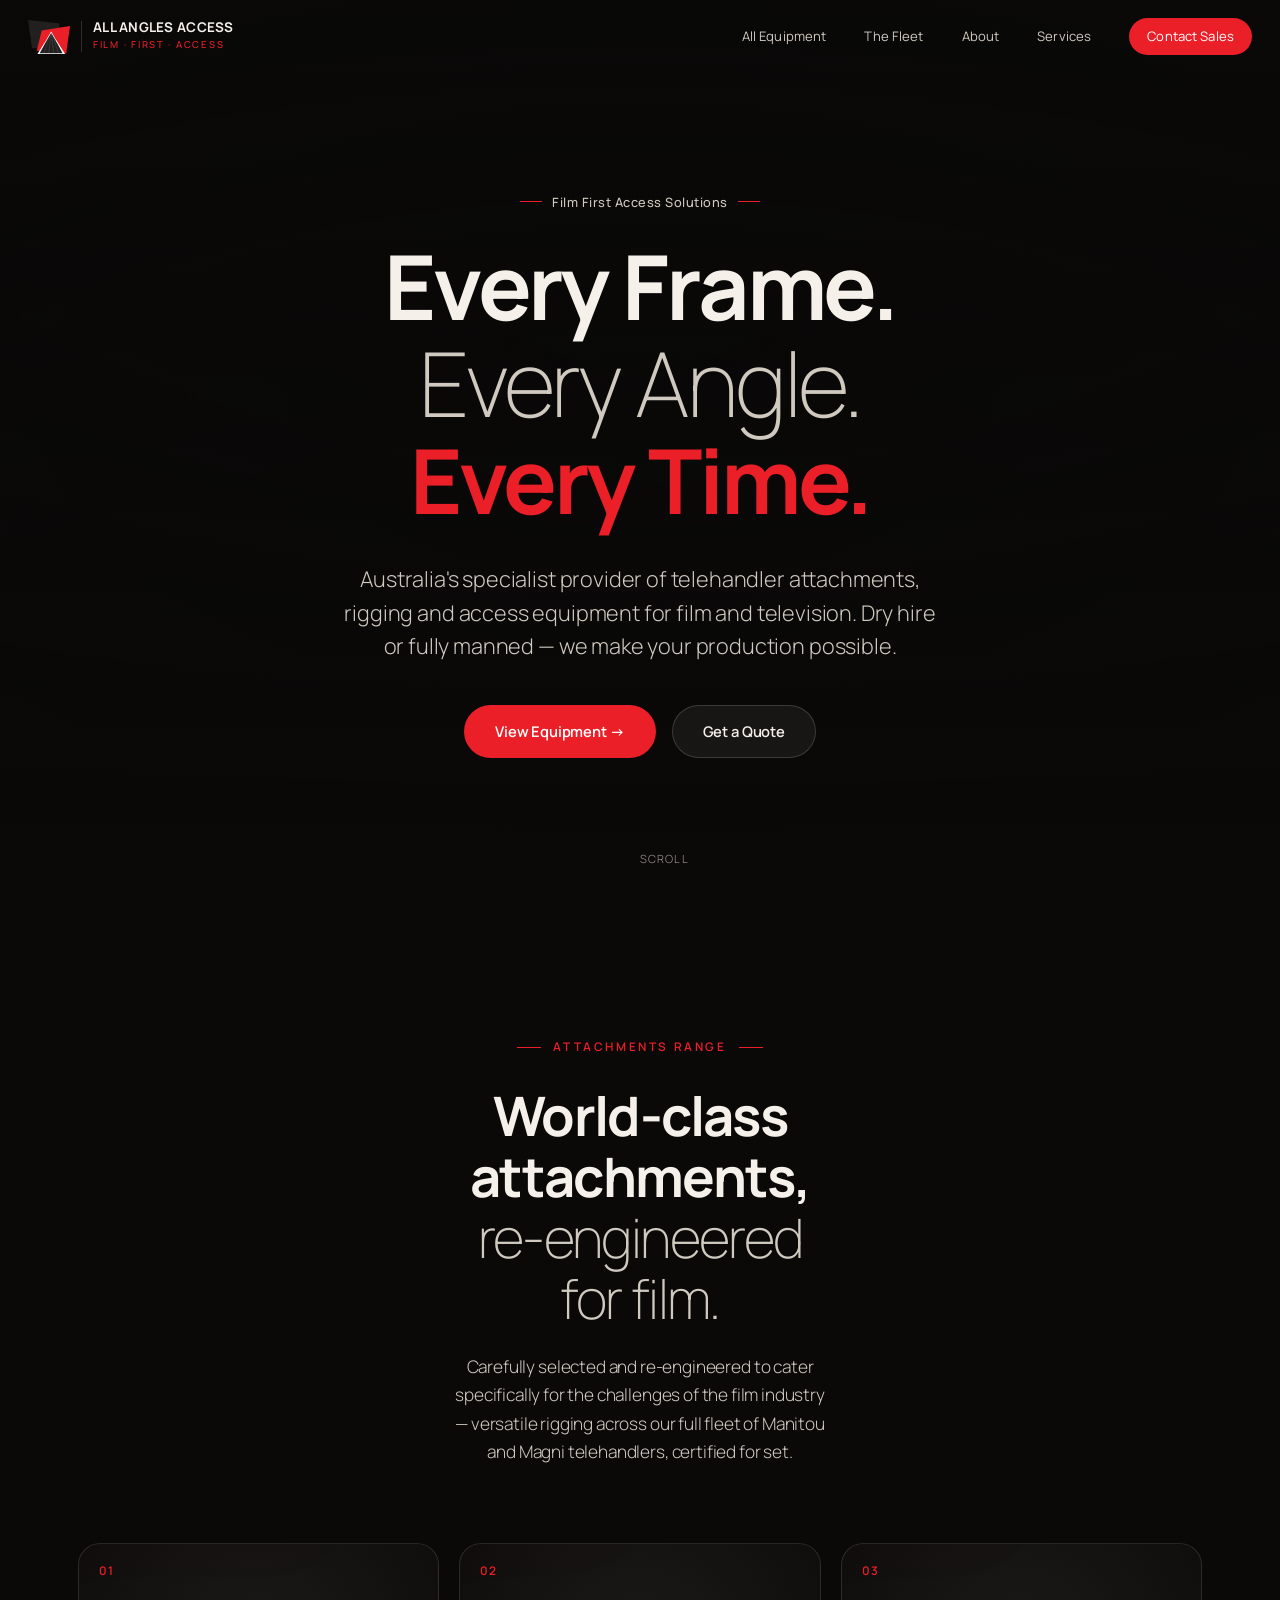
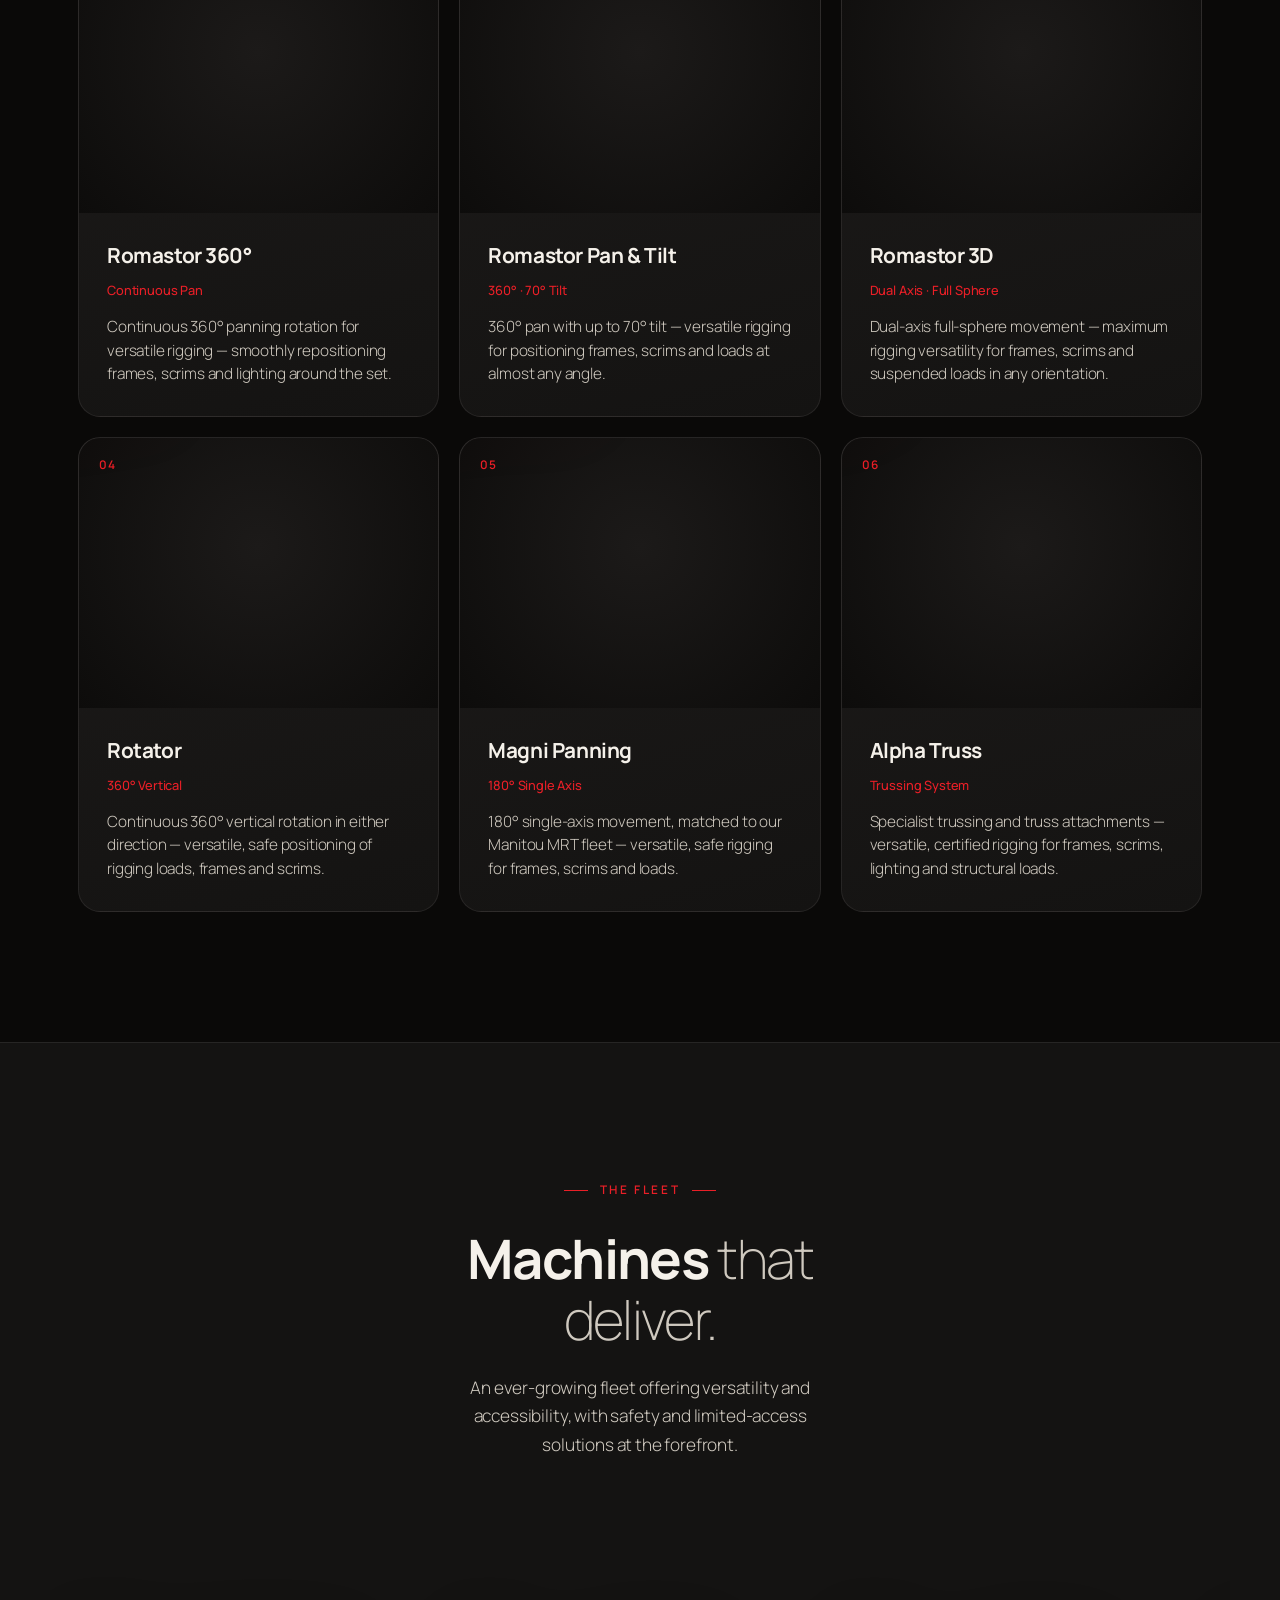
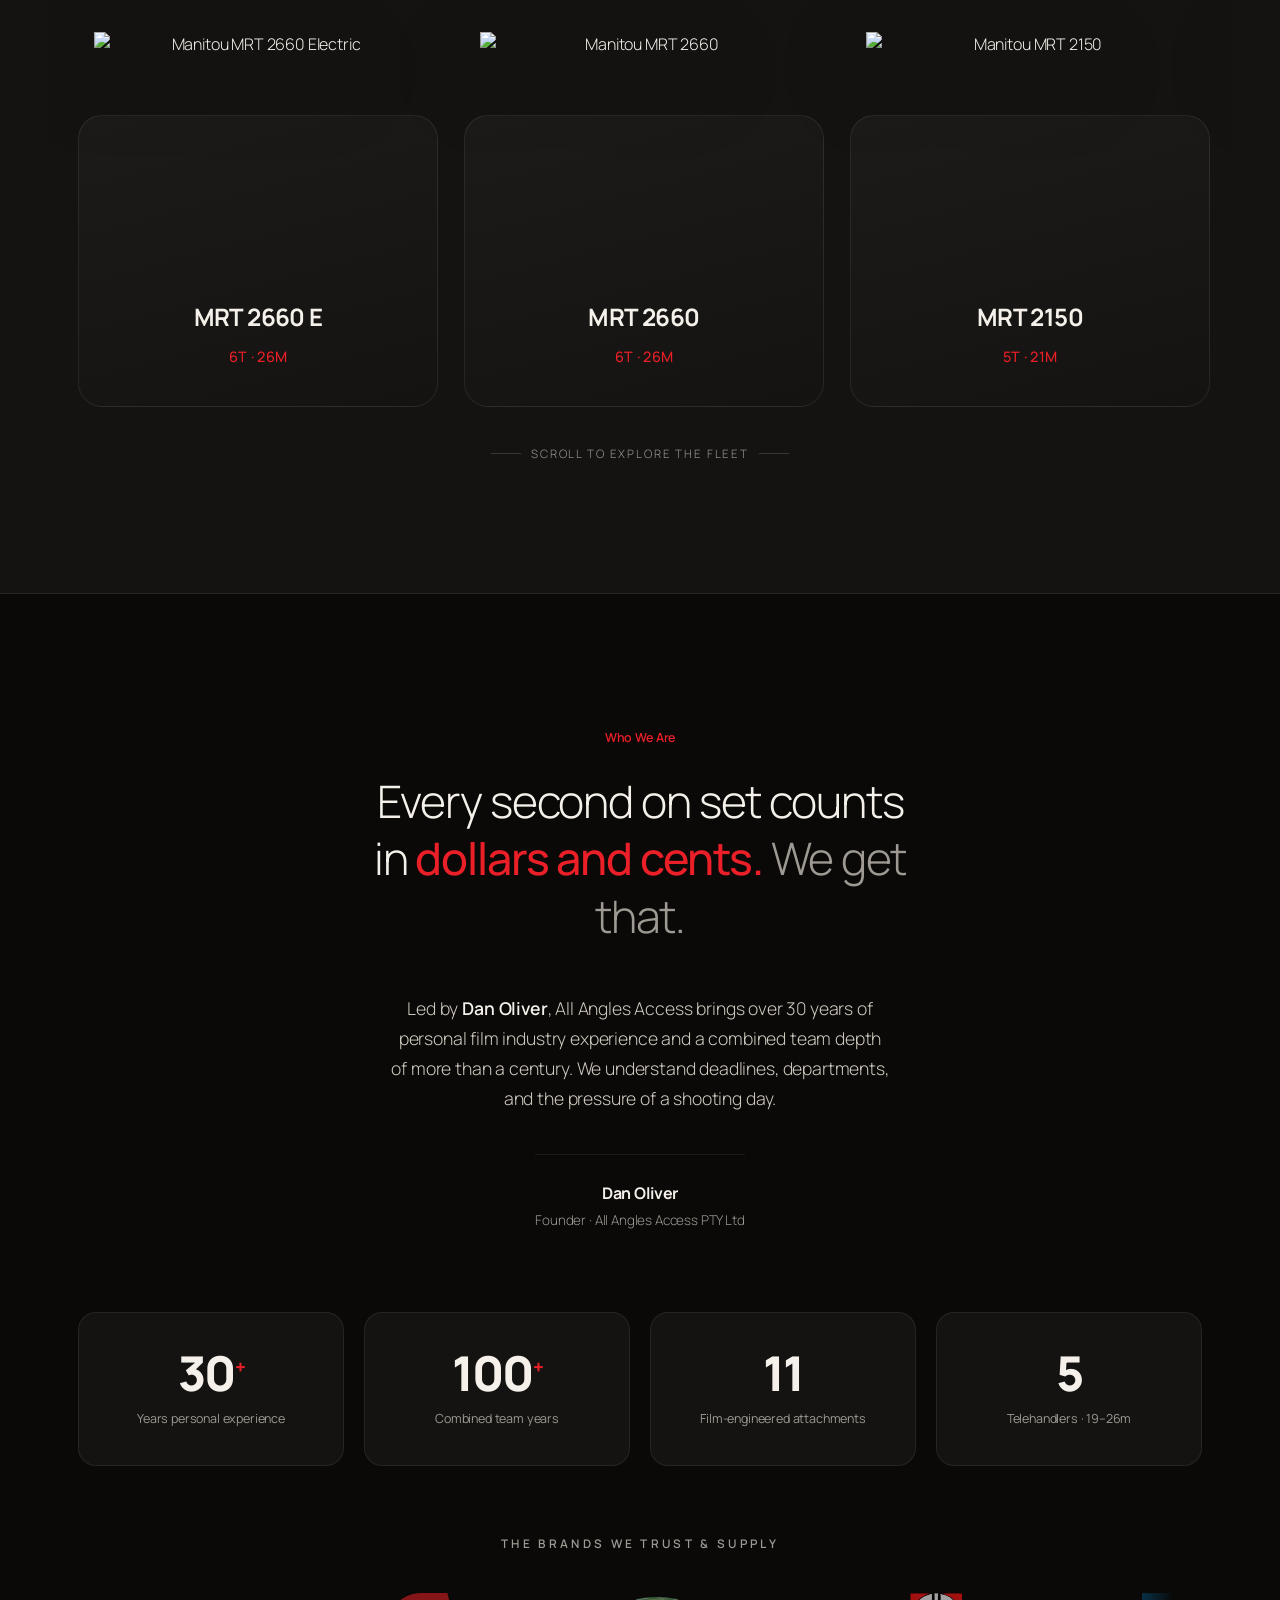
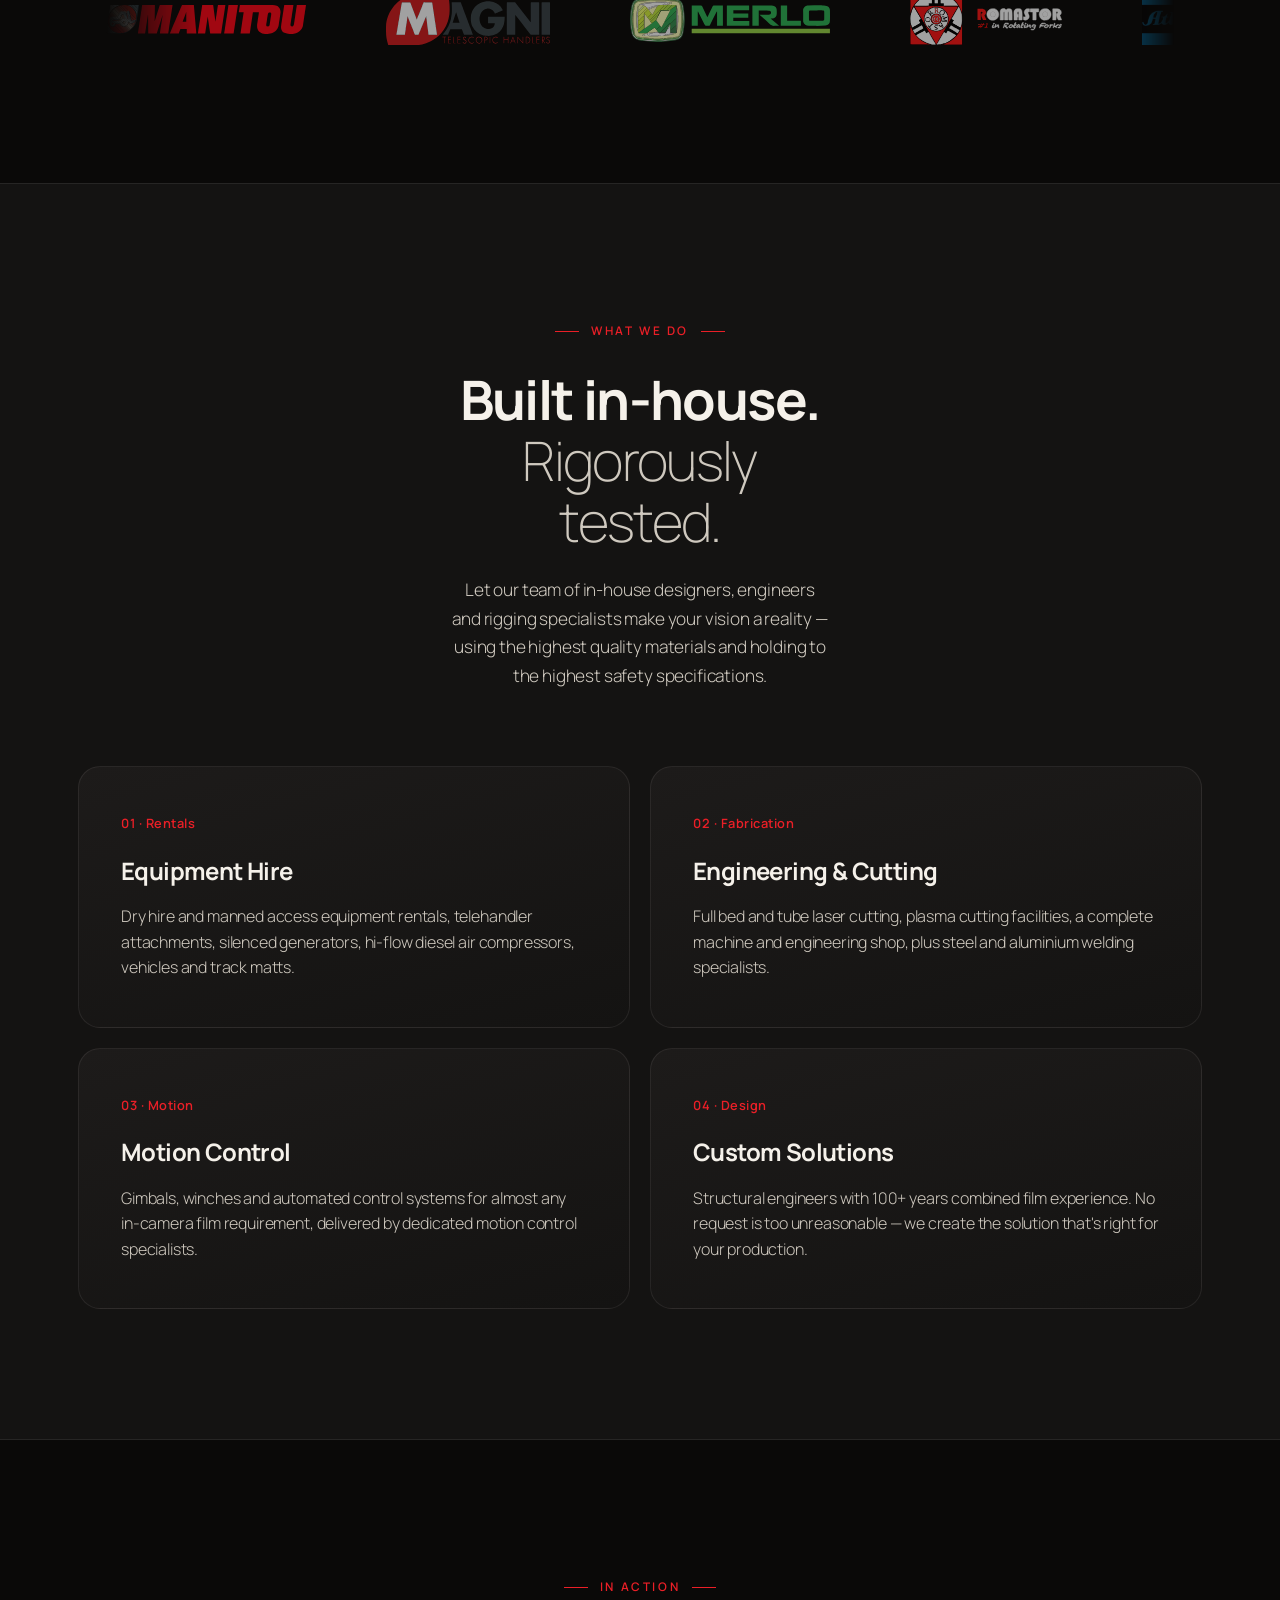
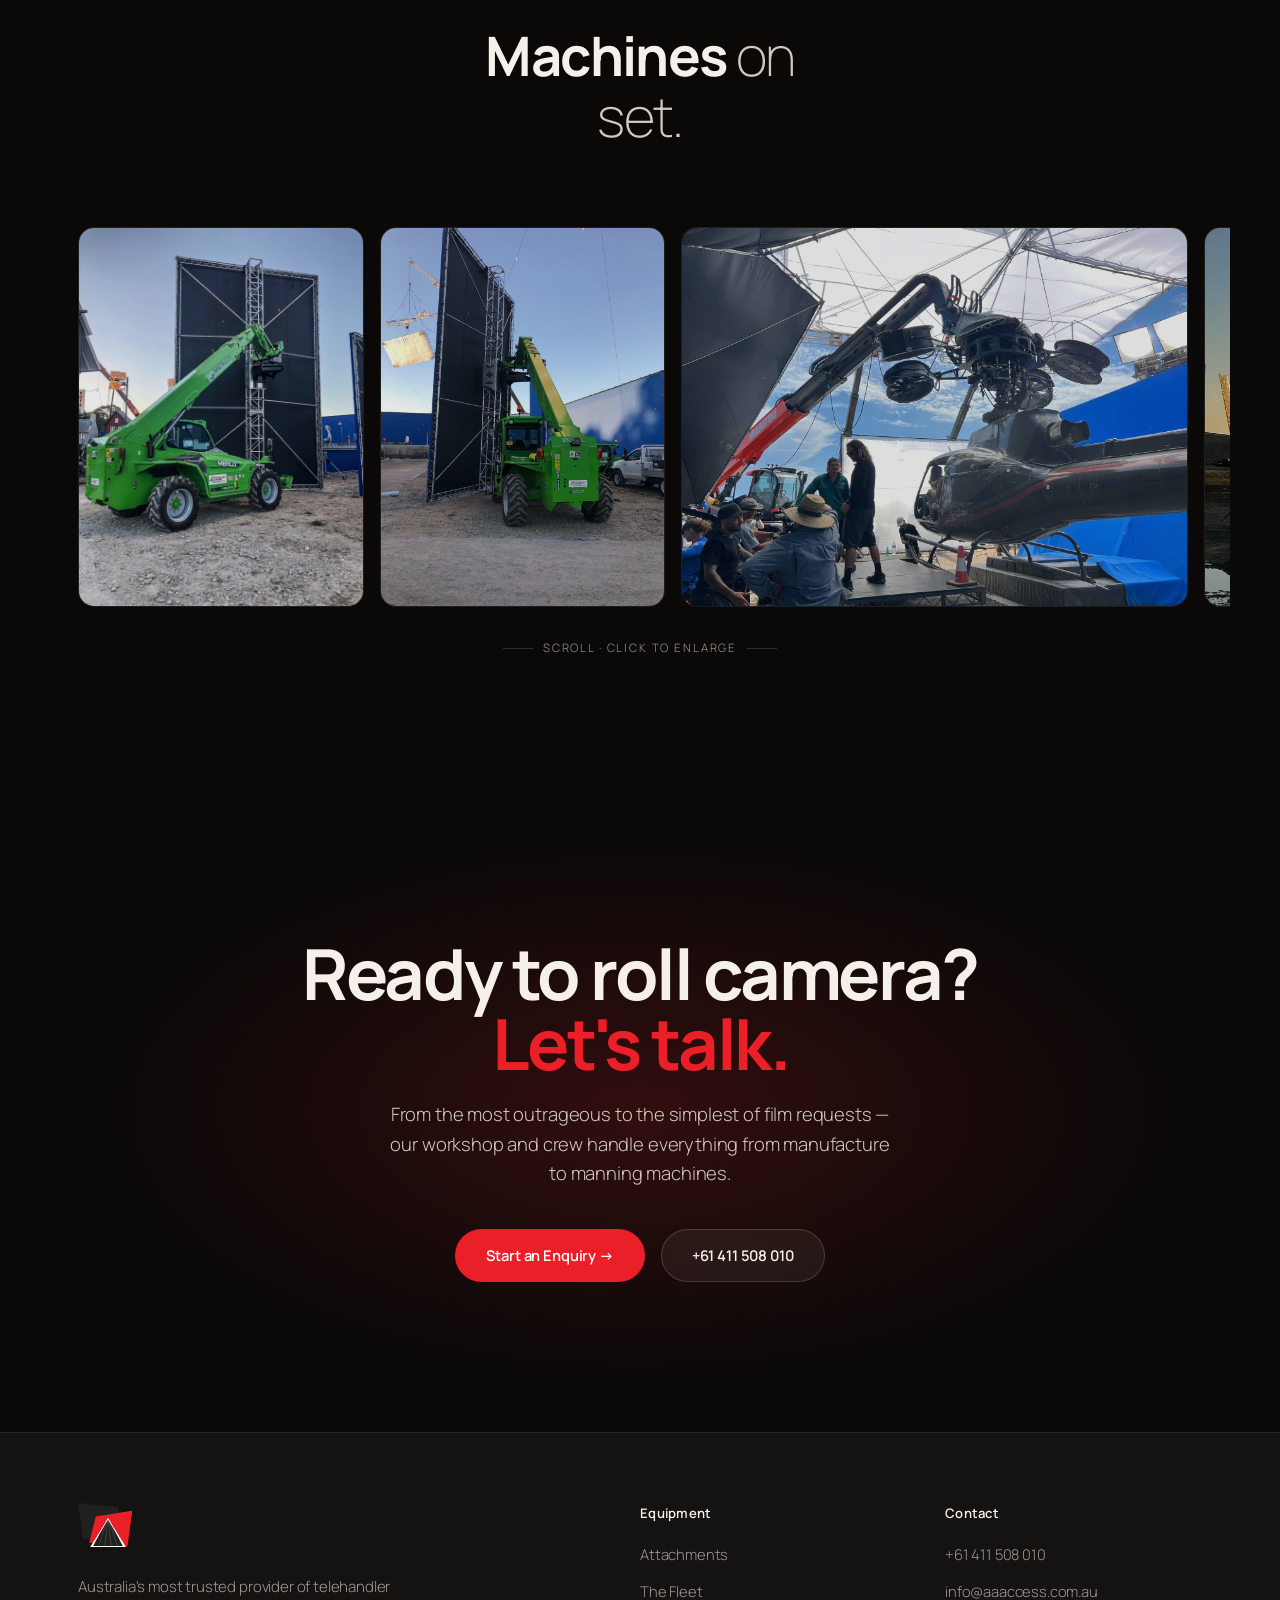
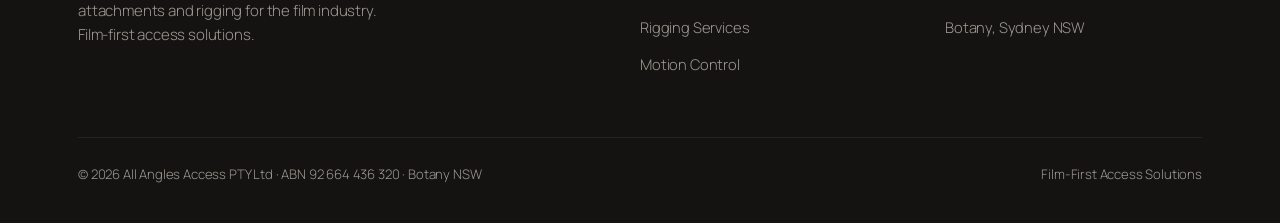
==== index.html @ 27b3c341 "fix: add overflow-x:hidden to html element to prevent mobile horizontal scroll iOS Safari requires o" ====
<!DOCTYPE html>
<html lang="en">
<head>
<meta charset="UTF-8" />
<meta name="viewport" content="width=device-width, initial-scale=1.0" />
<title>All Angles Access | Film-First Access Solutions</title>
<meta name="description" content="Australia's specialist film access solutions — telehandler attachments, Romastor heads, Manitou & Magni fleet, rigging and motion control for film and TV. Dry hire or fully manned. Based in Botany, Sydney NSW." />
<meta property="og:type" content="website" />
<meta property="og:title" content="All Angles Access | Film-First Access Solutions" />
<meta property="og:description" content="Australia's specialist film access solutions — telehandler attachments, rigging and motion control for film and TV. Dry hire or fully manned. Sydney NSW." />
<meta property="og:url" content="https://www.aaaccess.com.au/" />
<meta property="og:image" content="https://static.wixstatic.com/media/5f3620_ba92e43af63841338862a2f6ff6ac905~mv2.png/v1/fill/w_1200,h_630,q_85,enc_auto/file.jpg" />
<meta name="twitter:card" content="summary_large_image" />
<meta name="twitter:title" content="All Angles Access | Film-First Access Solutions" />
<meta name="twitter:description" content="Australia's specialist film access solutions — telehandler attachments, rigging and motion control for film and TV." />
<meta name="twitter:image" content="https://static.wixstatic.com/media/5f3620_ba92e43af63841338862a2f6ff6ac905~mv2.png/v1/fill/w_1200,h_630,q_85,enc_auto/file.jpg" />
<meta name="robots" content="index, follow" />
<link rel="canonical" href="https://www.aaaccess.com.au/" />
<script type="application/ld+json">
{
  "@context": "https://schema.org",
  "@type": "LocalBusiness",
  "name": "All Angles Access",
  "description": "Australia's specialist provider of telehandler attachments, rigging and access equipment for film and television.",
  "url": "https://www.aaaccess.com.au",
  "telephone": "+61411508010",
  "email": "info@aaaccess.com.au",
  "address": {
    "@type": "PostalAddress",
    "addressLocality": "Botany",
    "addressRegion": "NSW",
    "addressCountry": "AU"
  },
  "areaServed": "Australia",
  "sameAs": ["https://www.aaaccess.com.au"]
}
</script>
<link rel="preconnect" href="https://fonts.googleapis.com" />
<link rel="preconnect" href="https://fonts.gstatic.com" crossorigin />
<link rel="preconnect" href="https://static.wixstatic.com" crossorigin />
<link rel="preload" as="image" href="https://static.wixstatic.com/media/5f3620_ba92e43af63841338862a2f6ff6ac905~mv2.png/v1/fill/w_1480,h_980,q_70,enc_auto/file.jpg" fetchpriority="high" media="(min-width:769px)" />
<link rel="preload" as="image" href="https://static.wixstatic.com/media/5f3620_ba92e43af63841338862a2f6ff6ac905~mv2.png/v1/fill/w_768,h_512,q_75,enc_auto/file.jpg" fetchpriority="high" media="(max-width:768px)" />
<link href="https://fonts.googleapis.com/css2?family=Manrope:wght@200;300;400;500;600;700;800&display=swap" rel="stylesheet" />
<script src="https://identity.netlify.com/v1/netlify-identity-widget.js"></script>
<style>
  :root {
    --c:#0a0908;          /* base near-black */
    --c1:#141312;         /* elevated */
    --c2:#1d1b1a;         /* card */
    --wb:#221F1F;         /* warm block */
    --s:#EA1F27;          /* signature red */
    --sg:rgba(234,31,39,.18);
    --p:#f5f1ea;          /* cream text */
    --pd:#cfc9bf;         /* dim text */
    --a:#9e9992;          /* muted — #9e9992 passes WCAG AA on --c */
    --r:rgba(245,241,234,.08);
    --rs:rgba(245,241,234,.16);
    --font:'Manrope',-apple-system,BlinkMacSystemFont,sans-serif;
    --maxw:1180px;
  }
  * { margin:0; padding:0; box-sizing:border-box; }
  html { scroll-behavior:smooth; -webkit-text-size-adjust:100%; overflow-x:hidden; }
  body {
    background:var(--c);
    color:var(--p);
    font-family:var(--font);
    font-weight:300;
    line-height:1.6;
    overflow-x:hidden;
    -webkit-font-smoothing:antialiased;
    letter-spacing:-0.01em;
  }
  ::selection { background:var(--s); color:#fff; }
  @media (prefers-reduced-motion: reduce) {
    *, *::before, *::after {
      animation-duration: 0.01ms !important;
      transition-duration: 0.01ms !important;
      animation-iteration-count: 1 !important;
    }
  }
  :focus-visible {
    outline: 2px solid var(--s);
    outline-offset: 3px;
    border-radius: 4px;
  }
  .sr-only {
    position: absolute; width: 1px; height: 1px;
    padding: 0; margin: -1px; overflow: hidden;
    clip: rect(0,0,0,0); white-space: nowrap; border: 0;
  }
  .sr-only:focus {
    position: fixed; top: 16px; left: 16px; z-index: 9999;
    width: auto; height: auto; clip: auto; white-space: normal;
    background: var(--s); color: #fff;
    padding: 12px 22px; border-radius: 6px;
    font-size: .92rem; font-weight: 600;
  }
  .wrap { max-width:var(--maxw); margin:0 auto; padding:0 28px; }

  /* ============ NAV ============ */
  nav {
    position:fixed; top:0; left:0; right:0; z-index:1000;
    display:flex; align-items:center; justify-content:space-between;
    padding:18px 28px;
    background:rgba(10,9,8,0);
    backdrop-filter:blur(0px);
    transition:all .5s cubic-bezier(.16,1,.3,1);
    border-bottom:1px solid transparent;
  }
  nav.scrolled {
    background:rgba(10,9,8,.72);
    backdrop-filter:saturate(180%) blur(20px);
    padding:13px 28px;
    border-bottom:1px solid var(--r);
  }
  nav .logo { display:flex; align-items:center; gap:11px; text-decoration:none; }
  nav .logo svg { height:34px; width:auto; display:block; }
  nav .logo-text { display:flex; flex-direction:column; gap:2px; border-left:1px solid var(--rs); padding-left:11px; }
  nav .logo-name { font-weight:700; font-size:.84rem; letter-spacing:.02em; color:var(--p); line-height:1; text-transform:uppercase; }
  nav .logo-sub { font-size:.6rem; letter-spacing:.18em; color:var(--s); text-transform:uppercase; font-weight:500; }
  nav .nav-links { display:flex; gap:38px; align-items:center; }
  nav .nav-links a {
    color:var(--pd); text-decoration:none;
    font-size:.82rem; font-weight:400; letter-spacing:.01em;
    transition:color .3s;
  }
  nav .nav-links a:hover { color:var(--p); }
  nav .nav-cta {
    background:var(--s); color:#fff !important;
    padding:8px 18px; border-radius:980px;
    font-weight:600; font-size:.78rem;
    transition:background .3s, transform .3s;
  }
  nav .nav-cta:hover { background:#ff2e36; transform:scale(1.04); }
  .menu-toggle { display:none; background:none; border:none; color:var(--p); cursor:pointer; font-size:1.4rem; }

  /* ============ HERO ============ */
  .hero {
    position:relative; min-height:100vh;
    display:flex; flex-direction:column; align-items:center; justify-content:center;
    text-align:center; padding:140px 28px 90px; overflow:hidden; isolation:isolate;
  }
  .hero-bg {
    position:absolute; inset:0; z-index:-2;
    background:#0a0908 url('https://static.wixstatic.com/media/5f3620_ba92e43af63841338862a2f6ff6ac905~mv2.png/v1/fill/w_1480,h_980,q_70,enc_auto/file.jpg') center/cover no-repeat;
    opacity:.42;
    animation:slowZoom 24s ease-out forwards;
  }
  @keyframes slowZoom { from{ transform:scale(1.12);} to{ transform:scale(1);} }
  .hero::after {
    content:""; position:absolute; inset:0; z-index:-1;
    background:
      linear-gradient(180deg, rgba(10,9,8,.55) 0%, rgba(10,9,8,.30) 35%, rgba(10,9,8,.65) 75%, var(--c) 100%),
      radial-gradient(ellipse 70% 50% at 50% 45%, transparent 0%, rgba(10,9,8,.4) 100%);
  }
  .hero .eyebrow {
    font-size:.8rem; font-weight:500; letter-spacing:.04em;
    color:var(--pd); margin-bottom:26px;
    display:inline-flex; align-items:center; gap:10px;
    opacity:0; animation:fadeUp 1s cubic-bezier(.16,1,.3,1) .15s forwards;
  }
  .hero .eyebrow::before { content:""; width:22px; height:1px; background:var(--s); }
  .hero .eyebrow::after { content:""; width:22px; height:1px; background:var(--s); }
  .hero h1 {
    font-weight:700; font-size:clamp(2.6rem,7.5vw,5.6rem);
    line-height:1.08; letter-spacing:-0.035em;
    max-width:16ch; margin-bottom:34px;
    opacity:0; animation:fadeUp 1.1s cubic-bezier(.16,1,.3,1) .3s forwards;
  }
  .hero h1 .light { font-weight:200; color:var(--pd); display:block; }
  .hero h1 .red { color:var(--s); }
  .hero .tagline {
    font-size:clamp(1.05rem,2vw,1.35rem); color:var(--pd);
    max-width:46ch; font-weight:300; line-height:1.55;
    margin-bottom:42px;
    opacity:0; animation:fadeUp 1.1s cubic-bezier(.16,1,.3,1) .45s forwards;
  }
  .hero-ctas {
    display:flex; gap:16px; flex-wrap:wrap; justify-content:center;
    opacity:0; animation:fadeUp 1.1s cubic-bezier(.16,1,.3,1) .6s forwards;
  }
  .btn {
    font-family:var(--font); font-size:.92rem; font-weight:600;
    letter-spacing:-0.01em; padding:14px 30px; border-radius:980px;
    text-decoration:none; transition:all .3s cubic-bezier(.16,1,.3,1);
    cursor:pointer; display:inline-flex; align-items:center; gap:8px;
    border:1px solid transparent;
  }
  .btn-primary { background:var(--s); color:#fff; }
  .btn-primary:hover { background:#ff2e36; transform:translateY(-2px); box-shadow:0 12px 34px var(--sg); }
  .btn-ghost { background:rgba(245,241,234,.06); color:var(--p); border-color:var(--rs); backdrop-filter:blur(8px); }
  .btn-ghost:hover { background:rgba(245,241,234,.12); transform:translateY(-2px); }
  .scroll-hint {
    position:absolute; bottom:32px; left:50%; transform:translateX(-50%);
    font-size:.7rem; letter-spacing:.1em; color:var(--a); text-transform:uppercase;
    opacity:0; animation:fadeUp 1s ease 1.1s forwards, float 2.4s ease-in-out 2s infinite;
  }
  @keyframes float { 0%,100%{ transform:translate(-50%,0);} 50%{ transform:translate(-50%,8px);} }
  @keyframes fadeUp { from{ opacity:0; transform:translateY(34px);} to{ opacity:1; transform:translateY(0);} }

  /* ============ REVEAL ============ */
  .reveal { opacity:0; transform:translateY(44px); transition:opacity 1s cubic-bezier(.16,1,.3,1), transform 1s cubic-bezier(.16,1,.3,1); }
  .reveal.in { opacity:1; transform:translateY(0); }

  /* ============ SECTION ============ */
  section { position:relative; }
  .pad { padding:130px 0; }
  .center-head { text-align:center; max-width:38ch; margin:0 auto 76px; }
  .center-head .label {
    font-size:.74rem; font-weight:600; letter-spacing:.22em; text-transform:uppercase; color:var(--s);
    display:inline-flex; align-items:center; gap:12px; margin-bottom:28px;
  }
  .center-head .label::before { content:""; width:24px; height:1px; background:var(--s); }
  .center-head .label::after { content:""; width:24px; height:1px; background:var(--s); }
  .center-head h2 {
    font-weight:700; font-size:clamp(2rem,5vw,3.4rem);
    line-height:1.12; letter-spacing:-0.03em; margin-bottom:24px;
  }
  .center-head h2 .light { font-weight:200; color:var(--pd); }
  .center-head p { color:var(--pd); font-weight:300; font-size:1.08rem; line-height:1.65; max-width:46ch; margin:0 auto; }

  /* ============ ATTACHMENTS ============ */
  .attach-grid { display:grid; grid-template-columns:repeat(3,1fr); gap:20px; }
  .attach-card {
    background:linear-gradient(165deg, var(--c2) 0%, var(--c1) 100%);
    border:1px solid var(--r); border-radius:22px; overflow:hidden;
    transition:transform .55s cubic-bezier(.16,1,.3,1), border-color .55s, box-shadow .55s;
    position:relative;
  }
  .attach-card:hover { transform:translateY(-8px); border-color:var(--rs); box-shadow:0 24px 60px rgba(0,0,0,.5); }
  .attach-media {
    aspect-ratio:4/3; overflow:hidden; position:relative;
    background:radial-gradient(circle at 50% 40%, #1c1a19 0%, #0d0c0b 100%);
    display:flex; align-items:center; justify-content:center;
  }
  .attach-media img {
    width:100%; height:100%; object-fit:contain; transform:scale(1.35);
    transition:transform .6s cubic-bezier(.16,1,.3,1);
    filter:drop-shadow(0 0 30px var(--sg));
  }
  .attach-card:hover .attach-media img { transform:scale(1.46); }
  .attach-idx {
    position:absolute; top:18px; left:20px;
    font-size:.74rem; font-weight:600; color:var(--s); letter-spacing:.08em;
  }
  .attach-body { padding:26px 28px 30px; }
  .attach-body h3 { font-weight:700; font-size:1.3rem; letter-spacing:-0.02em; margin-bottom:8px; }
  .attach-body .spec { color:var(--s); font-size:.8rem; font-weight:500; margin-bottom:14px; }
  .attach-body p { color:var(--pd); font-size:.96rem; font-weight:300; line-height:1.55; }

  /* ============ FLEET ============ */
  .fleet { background:var(--c1); border-top:1px solid var(--r); border-bottom:1px solid var(--r); overflow:hidden; }
  .fleet-scroller { display:flex; gap:26px; overflow-x:auto; scroll-snap-type:x mandatory; padding:96px 28px 30px; margin:0 -28px; -webkit-overflow-scrolling:touch; scrollbar-width:thin; scrollbar-color:var(--s) transparent; }
  .fleet-scroller::-webkit-scrollbar { height:6px; }
  .fleet-scroller::-webkit-scrollbar-track { background:var(--r); border-radius:980px; }
  .fleet-scroller::-webkit-scrollbar-thumb { background:var(--s); border-radius:980px; }
  .fleet-card {
    flex:0 0 360px; scroll-snap-align:center; position:relative; margin-top:84px;
    background:linear-gradient(165deg, var(--c2) 0%, var(--c1) 100%);
    border:1px solid var(--r); border-radius:24px;
    padding:0 30px 38px; text-align:center;
    transition:transform .5s cubic-bezier(.16,1,.3,1), border-color .5s, box-shadow .5s;
  }
  .fleet-card:hover { transform:translateY(-8px); border-color:var(--rs); box-shadow:0 30px 70px rgba(0,0,0,.55); }
  .fleet-card img {
    width:110%; height:250px; object-fit:contain; display:block; margin:-84px -5% 16px;
    filter:drop-shadow(0 26px 42px rgba(0,0,0,.6));
    transition:transform .55s cubic-bezier(.16,1,.3,1);
  }
  .fleet-card:hover img { transform:scale(1.06) translateY(-6px); }
  .fleet-card h4 { font-weight:700; font-size:1.5rem; letter-spacing:-0.025em; margin-bottom:8px; }
  .fleet-card .meta { color:var(--s); font-size:.9rem; font-weight:500; letter-spacing:.02em; }
  .fleet-hint { text-align:center; font-size:.72rem; letter-spacing:.16em; text-transform:uppercase; color:var(--a); margin-top:8px; display:flex; align-items:center; justify-content:center; gap:10px; }
  .fleet-hint::before, .fleet-hint::after { content:""; width:30px; height:1px; background:var(--rs); }

  /* ============ ABOUT (Apple-style big statement) ============ */
  .about { text-align:center; }
  .about .statement {
    font-weight:300; font-size:clamp(1.6rem,3.6vw,2.8rem);
    line-height:1.28; letter-spacing:-0.025em; max-width:20ch; margin:0 auto 50px;
  }
  .about .statement em { font-style:normal; color:var(--s); font-weight:500; }
  .about .statement .dim { color:var(--a); }
  .about-meta {
    display:inline-flex; flex-direction:column; gap:4px;
    padding-top:26px; border-top:1px solid var(--r);
  }
  .about-meta strong { font-weight:700; font-size:1rem; letter-spacing:-0.01em; }
  .about-meta span { font-size:.84rem; color:var(--a); }

  /* ============ STATS ============ */
  .stats-grid { display:grid; grid-template-columns:repeat(4,1fr); gap:20px; margin-top:80px; }
  .stat { text-align:center; padding:36px 16px; border:1px solid var(--r); border-radius:18px; background:var(--c1); }
  .stat .num { font-weight:800; font-size:3rem; color:var(--p); line-height:1; letter-spacing:-0.04em; }
  .stat .num sup { color:var(--s); font-size:.4em; vertical-align:super; }
  .stat .cap { font-size:.78rem; color:var(--a); margin-top:12px; font-weight:400; }

  /* ============ SERVICES ============ */
  .svc { background:var(--c1); border-top:1px solid var(--r); border-bottom:1px solid var(--r); }
  .svc-grid { display:grid; grid-template-columns:repeat(2,1fr); gap:20px; }
  .svc-card {
    border:1px solid var(--r); border-radius:22px; padding:46px 42px;
    background:linear-gradient(165deg, var(--c2) 0%, var(--c1) 100%);
    transition:border-color .5s, transform .5s cubic-bezier(.16,1,.3,1);
  }
  .svc-card:hover { border-color:var(--rs); transform:translateY(-6px); }
  .svc-card .idx { font-size:.8rem; font-weight:600; color:var(--s); letter-spacing:.04em; margin-bottom:18px; }
  .svc-card h3 { font-weight:700; font-size:1.5rem; letter-spacing:-0.025em; margin-bottom:14px; }
  .svc-card p { color:var(--pd); font-weight:300; font-size:1rem; line-height:1.6; }

  /* ============ GALLERY ============ */
  .gallery { display:flex; gap:16px; overflow-x:auto; padding:4px 28px 24px; margin:0 -28px; scroll-snap-type:x proximity; -webkit-overflow-scrolling:touch; scrollbar-width:thin; scrollbar-color:var(--s) transparent; }
  .gallery::-webkit-scrollbar { height:6px; }
  .gallery::-webkit-scrollbar-track { background:var(--r); border-radius:980px; }
  .gallery::-webkit-scrollbar-thumb { background:var(--s); border-radius:980px; }
  .gallery a { flex:0 0 auto; height:380px; width:auto; scroll-snap-align:center; overflow:hidden; position:relative; display:block; border-radius:16px; border:1px solid var(--r); background:#0d0c0b; transition:border-color .4s, transform .4s cubic-bezier(.16,1,.3,1); }
  .gallery a:hover { border-color:var(--rs); transform:translateY(-4px); }
  .gallery img { height:100%; width:auto; display:block; object-fit:contain; transition:filter .5s; filter:saturate(.95) brightness(.9); }
  .gallery a:hover img { filter:saturate(1) brightness(1); }
  .gallery .cap { position:absolute; bottom:0; left:0; right:0; padding:16px 18px 14px; background:linear-gradient(transparent, rgba(10,9,8,.85)); font-size:.78rem; font-weight:500; opacity:0; transition:opacity .4s; }
  .gallery a:hover .cap { opacity:1; }
  .gallery-hint { text-align:center; font-size:.72rem; letter-spacing:.16em; text-transform:uppercase; color:var(--a); margin-top:8px; display:flex; align-items:center; justify-content:center; gap:10px; }
  .gallery-hint::before, .gallery-hint::after { content:""; width:30px; height:1px; background:var(--rs); }

  /* Gallery lightbox */
  .glb { position:fixed; inset:0; z-index:2000; background:rgba(8,7,6,.94); backdrop-filter:blur(10px); display:none; align-items:center; justify-content:center; padding:40px; }
  .glb.open { display:flex; }
  .glb-content { max-width:1100px; width:100%; max-height:88vh; position:relative; }
  .glb-content img { width:100%; max-height:88vh; object-fit:contain; border-radius:14px; display:block; }
  .glb-close { position:absolute; top:-46px; right:0; background:none; border:none; color:var(--p); font-size:1.9rem; cursor:pointer; line-height:1; }
  .glb-nav { position:absolute; top:50%; transform:translateY(-50%); width:48px; height:48px; border-radius:50%; background:rgba(245,241,234,.1); border:1px solid var(--rs); color:#fff; cursor:pointer; font-size:1.4rem; display:flex; align-items:center; justify-content:center; transition:background .3s; }
  .glb-nav:hover { background:var(--s); }
  .glb-nav.prev { left:-66px; } .glb-nav.next { right:-66px; }
  .glb-cap { text-align:center; color:var(--pd); font-size:.85rem; margin-top:16px; }
  @media (max-width:900px){ .glb-nav.prev{ left:6px; } .glb-nav.next{ right:6px; } }

  /* ============ CTA ============ */
  .cta-band { text-align:center; padding:150px 28px; position:relative; overflow:hidden; }
  .cta-band::before {
    content:""; position:absolute; inset:0; z-index:-1;
    background:radial-gradient(ellipse 60% 60% at 50% 50%, var(--sg) 0%, transparent 70%);
  }
  .cta-band h2 { font-weight:700; font-size:clamp(2.2rem,6vw,4.4rem); line-height:1.0; letter-spacing:-0.035em; margin-bottom:22px; }
  .cta-band h2 .red { color:var(--s); }
  .cta-band p { color:var(--pd); max-width:46ch; margin:0 auto 40px; font-weight:300; font-size:1.15rem; }

  /* ============ FOOTER ============ */
  footer { padding:70px 28px 38px; border-top:1px solid var(--r); background:var(--c1); }
  .foot-grid { display:grid; grid-template-columns:2fr 1fr 1fr; gap:48px; margin-bottom:48px; }
  footer .logo-block img { height:44px; margin-bottom:20px; }
  footer .logo-block p { color:var(--a); font-weight:300; max-width:36ch; font-size:.94rem; line-height:1.6; }
  footer h5 { font-weight:600; font-size:.82rem; letter-spacing:.02em; color:var(--p); margin-bottom:18px; }
  footer ul { list-style:none; }
  footer ul li { margin-bottom:11px; }
  footer ul li a { color:var(--a); text-decoration:none; font-size:.92rem; font-weight:300; transition:color .3s; }
  footer ul li a:hover { color:var(--s); }
  .foot-bottom { border-top:1px solid var(--r); padding-top:26px; display:flex; justify-content:space-between; flex-wrap:wrap; gap:10px; color:var(--a); font-size:.82rem; font-weight:300; }

  /* ============ BRANDS MARQUEE (glass / no-fill, floating) ============ */
  .brands-head { text-align:center; margin-bottom:30px; }
  .brands-label { font-size:.74rem; font-weight:600; letter-spacing:.28em; text-transform:uppercase; color:var(--a); }
  .brands-marquee { position:relative; width:100%; overflow:hidden; padding:8px 0; -webkit-mask-image:linear-gradient(90deg, transparent 0, #000 9%, #000 91%, transparent 100%); mask-image:linear-gradient(90deg, transparent 0, #000 9%, #000 91%, transparent 100%); }
  .brands-track { display:flex; align-items:center; gap:80px; width:max-content; animation:brandscroll 46s linear infinite; }
  .brands-marquee:hover .brands-track { animation-play-state:paused; }
  .brand-logo { flex:0 0 auto; height:52px; display:flex; align-items:center; justify-content:center; }
  .brand-logo img { height:100%; width:auto; max-width:200px; object-fit:contain; opacity:.62; filter:brightness(1.2); transition:opacity .35s, filter .35s, transform .35s; }
  .brand-logo img.raster { mix-blend-mode:screen; opacity:.78; }
  .brand-logo img:hover { opacity:1; transform:scale(1.06); }
  .brand-logo img.raster:hover { opacity:1; }
  @keyframes brandscroll { from { transform:translateX(0); } to { transform:translateX(-50%); } }

  /* ============ RESPONSIVE ============ */
  @media (max-width:1024px){
    .attach-grid{ grid-template-columns:repeat(2,1fr);} 
    .stats-grid{ grid-template-columns:repeat(2,1fr);} 
  }
  @media (max-width:680px){
    .wrap{ padding:0 20px;} 
    nav{ padding:14px 20px;} 
    .menu-toggle{ display:block; z-index:1002; }
    /* Mobile dropdown menu panel */
    nav .nav-links{
      display:flex; flex-direction:column; gap:0;
      position:fixed; top:0; right:0; bottom:0;
      width:78%; max-width:320px;
      background:var(--c1); border-left:1px solid var(--wb);
      padding:96px 28px 40px; z-index:1001;
      transform:translateX(100%); transition:transform .42s cubic-bezier(.16,1,.3,1);
      box-shadow:-30px 0 60px rgba(0,0,0,.5);
    }
    body.nav-open nav .nav-links{ transform:translateX(0); }
    nav .nav-links a{ padding:18px 0; border-bottom:1px solid rgba(255,255,255,.06); font-size:1.05rem; width:100%; }
    nav .nav-links a.nav-cta{ margin-top:20px; border-bottom:none; text-align:center; }
    /* Dim backdrop behind menu */
    body.nav-open::after{ content:""; position:fixed; inset:0; background:rgba(8,7,6,.6); z-index:1000; backdrop-filter:blur(2px); }
    /* Smaller logo lockup so it stays on one line */
    .logo-name{ font-size:.95rem; }
    .logo-sub{ font-size:.6rem; }
    .logo svg{ width:34px; height:34px; }
    .attach-grid,.svc-grid{ grid-template-columns:1fr;} 
    .fleet-card{ flex:0 0 80vw; margin-top:64px; padding:0 24px 30px; }
    .fleet-card img{ height:200px; margin:-64px -5% 14px; }
    .fleet-scroller{ padding:72px 20px 24px; margin:0 -20px; }
    .gallery{ padding:4px 20px 24px; margin:0 -20px; }
    .gallery a{ height:280px; }
    .pad{ padding:60px 0;} 
    .brand-logo{ height:40px; }
    .brands-track{ gap:48px; }
    .stat .num{ font-size:2.3rem;} 
  }
</style>
</head>
<body>
<a href="#main-content" class="sr-only">Skip to main content</a>

<nav id="nav">
  <a href="index.html" class="logo">
    <svg viewBox="0 0 272 220" xmlns="http://www.w3.org/2000/svg" aria-label="All Angles Access" role="img" style="height:34px;width:auto;">
      <polygon fill="#221F1F" points="200,21 0,0 26,183 226,173"/>
      <polygon fill="#EA1F27" points="272,39 89,68 56,199 247,217"/>
      <polygon fill="#221F1F" points="150,78 70,217 231,217"/>
      <g stroke="#fff" stroke-miterlimit="10" fill="none">
        <line stroke-width=".75" x1="150" y1="78" x2="167" y2="217"/>
        <line stroke-width=".75" x1="150" y1="78" x2="199" y2="217"/>
        <line stroke-width=".75" x1="150" y1="78" x2="231" y2="217"/>
        <line stroke-width=".7" x1="150" y1="78" x2="134" y2="217"/>
        <line stroke-width=".6" x1="150" y1="78" x2="102" y2="217"/>
        <line stroke-width=".5" x1="150" y1="78" x2="70" y2="217"/>
      </g>
      <path fill="#fff" d="m181,127l-31-53l-31,53l-58,93h179l-58-93Zm-105,88l33-62l41-71l41,71l33,62h-148Z"/>
    </svg>
    <span class="logo-text">
      <span class="logo-name">All Angles Access</span>
      <span class="logo-sub">Film &middot; First &middot; Access</span>
    </span>
  </a>
  <div class="nav-links">
    <a href="equipment.html">All Equipment</a>
    <a href="#fleet">The Fleet</a>
    <a href="#about">About</a>
    <a href="#services">Services</a>
    <a href="#contact" class="nav-cta">Contact Sales</a>
  </div>
  <button class="menu-toggle" aria-label="Open navigation menu" aria-expanded="false" id="menu-btn" onclick="var o=document.body.classList.toggle('nav-open');this.setAttribute('aria-expanded',o);this.setAttribute('aria-label',o?'Close navigation menu':'Open navigation menu')"><svg width="22" height="18" viewBox="0 0 22 18" fill="none" stroke="currentColor" stroke-width="2.2" stroke-linecap="round" aria-hidden="true"><line x1="0" y1="2" x2="22" y2="2"/><line x1="0" y1="9" x2="22" y2="9"/><line x1="0" y1="16" x2="22" y2="16"/></svg></button>
</nav>

<!-- HERO -->
<header class="hero">
  <div class="hero-bg"></div>
  <span class="eyebrow" id="hero-eyebrow">Film First Access Solutions</span>
  <h1 id="hero-heading">Every Frame.<span class="light">Every Angle.</span><span class="red">Every Time.</span></h1>
  <p class="tagline" id="hero-tagline">Australia's specialist provider of telehandler attachments, rigging and access equipment for film and television. Dry hire or fully manned — we make your production possible.</p>
  <div class="hero-ctas">
    <a href="#attachments" class="btn btn-primary">View Equipment &rarr;</a>
    <a href="#contact" class="btn btn-ghost">Get a Quote</a>
  </div>
  <div class="scroll-hint">Scroll</div>
</header>

<main id="main-content">
<!-- ATTACHMENTS -->
<section class="pad" id="attachments" aria-label="Attachments Range">
  <div class="wrap">
    <div class="center-head reveal">
      <span class="label" id="attach-label">Attachments Range</span>
      <h2 id="attach-heading">World-class attachments, <span class="light">re-engineered for film.</span></h2>
      <p id="attach-intro">Carefully selected and re-engineered to cater specifically for the challenges of the film industry — versatile rigging across our full fleet of Manitou and Magni telehandlers, certified for set.</p>
    </div>
    <div class="attach-grid">
      <a class="attach-card reveal card-link" href="item.html?id=romastor-360" style="text-decoration:none;color:inherit;display:block;cursor:pointer;">
        <div class="attach-media"><span class="attach-idx">01</span><img src="https://static.wixstatic.com/media/5f3620_6d8bd79d468946b9bc54eb9c464b39da~mv2.gif/v1/fill/w_640,h_480,q_80,enc_auto/file.gif" alt="Romastor 360 continuous pan" /></div>
        <div class="attach-body"><h3>Romastor 360&deg;</h3><div class="spec">Continuous Pan</div><p>Continuous 360&deg; panning rotation for versatile rigging — smoothly repositioning frames, scrims and lighting around the set.</p></div>
      </a>
      <a class="attach-card reveal card-link" href="item.html?id=romastor-pan-tilt" style="text-decoration:none;color:inherit;display:block;cursor:pointer;">
        <div class="attach-media"><span class="attach-idx">02</span><img src="https://static.wixstatic.com/media/5f3620_3d1aa9eb310a4b07865f584827163fa1~mv2.gif/v1/fill/w_640,h_480,q_80,enc_auto/file.gif" alt="Romastor Pan and Tilt" /></div>
        <div class="attach-body"><h3>Romastor Pan &amp; Tilt</h3><div class="spec">360&deg; &middot; 70&deg; Tilt</div><p>360&deg; pan with up to 70&deg; tilt — versatile rigging for positioning frames, scrims and loads at almost any angle.</p></div>
      </a>
      <a class="attach-card reveal card-link" href="item.html?id=romastor-3d" style="text-decoration:none;color:inherit;display:block;cursor:pointer;">
        <div class="attach-media"><span class="attach-idx">03</span><img loading="lazy" src="https://static.wixstatic.com/media/5f3620_cc33e1d71b6c4d3ca25eec65016636d4~mv2.gif/v1/fill/w_640,h_480,q_80,enc_auto/file.gif" alt="Romastor 3D dual axis" /></div>
        <div class="attach-body"><h3>Romastor 3D</h3><div class="spec">Dual Axis &middot; Full Sphere</div><p>Dual-axis full-sphere movement — maximum rigging versatility for frames, scrims and suspended loads in any orientation.</p></div>
      </a>
      <a class="attach-card reveal card-link" href="item.html?id=rotator" style="text-decoration:none;color:inherit;display:block;cursor:pointer;">
        <div class="attach-media"><span class="attach-idx">04</span><img loading="lazy" src="https://static.wixstatic.com/media/5f3620_6748882355d04460bc2f86dd9c925366~mv2.gif/v1/fill/w_640,h_480,q_80,enc_auto/file.gif" alt="Rotator vertical" /></div>
        <div class="attach-body"><h3>Rotator</h3><div class="spec">360&deg; Vertical</div><p>Continuous 360&deg; vertical rotation in either direction — versatile, safe positioning of rigging loads, frames and scrims.</p></div>
      </a>
      <a class="attach-card reveal card-link" href="item.html?id=magni-panning-head" style="text-decoration:none;color:inherit;display:block;cursor:pointer;">
        <div class="attach-media"><span class="attach-idx">05</span><img loading="lazy" src="https://static.wixstatic.com/media/5f3620_086458e010234109b75f868d998bdbda~mv2.gif/v1/fill/w_640,h_480,q_80,enc_auto/file.gif" alt="Magni panning head" /></div>
        <div class="attach-body"><h3>Magni Panning</h3><div class="spec">180&deg; Single Axis</div><p>180&deg; single-axis movement, matched to our Manitou MRT fleet — versatile, safe rigging for frames, scrims and loads.</p></div>
      </a>
      <a class="attach-card reveal card-link" href="item.html?id=alpha-truss" style="text-decoration:none;color:inherit;display:block;cursor:pointer;">
        <div class="attach-media"><span class="attach-idx">06</span><img loading="lazy" src="https://static.wixstatic.com/media/5f3620_0f6153f8eb3e41f9ab038abdb9dc3ae6~mv2.gif/v1/fill/w_640,h_480,q_80,enc_auto/file.gif" alt="Alpha Truss" /></div>
        <div class="attach-body"><h3>Alpha Truss</h3><div class="spec">Trussing System</div><p>Specialist trussing and truss attachments — versatile, certified rigging for frames, scrims, lighting and structural loads.</p></div>
      </a>
    </div>
  </div>
</section>

<!-- FLEET -->
<section class="pad fleet" id="fleet" aria-label="The Fleet">
  <div class="wrap">
    <div class="center-head reveal">
      <span class="label" id="fleet-label">The Fleet</span>
      <h2 id="fleet-heading">Machines <span class="light">that deliver.</span></h2>
      <p id="fleet-intro">An ever-growing fleet offering versatility and accessibility, with safety and limited-access solutions at the forefront.</p>
    </div>
    <div class="fleet-scroller">
      <a class="fleet-card card-link" href="item.html?id=manitou-mrt-2660-e" style="text-decoration:none;color:inherit;cursor:pointer;"><img loading="lazy" decoding="async" src="https://static.wixstatic.com/media/5f3620_3137f6b58b4f4452ba59ced6061bb963~mv2.png/v1/fill/w_720,h_540,q_85,enc_auto/file.png" alt="Manitou MRT 2660 Electric" /><h4>MRT 2660 E</h4><div class="meta">6T &middot; 26M</div></a>
      <a class="fleet-card card-link" href="item.html?id=manitou-mrt-2660" style="text-decoration:none;color:inherit;cursor:pointer;"><img loading="lazy" decoding="async" src="https://static.wixstatic.com/media/5f3620_1f02fa6e88c1477e955643e6d3012f62~mv2.png/v1/fill/w_720,h_540,q_85,enc_auto/file.png" alt="Manitou MRT 2660" /><h4>MRT 2660</h4><div class="meta">6T &middot; 26M</div></a>
      <a class="fleet-card card-link" href="item.html?id=manitou-mrt-2150" style="text-decoration:none;color:inherit;cursor:pointer;"><img loading="lazy" decoding="async" src="https://static.wixstatic.com/media/5f3620_564efbee064e49d1a69c3095baa2a9fe~mv2.png/v1/fill/w_720,h_540,q_85,enc_auto/file.png" alt="Manitou MRT 2150" /><h4>MRT 2150</h4><div class="meta">5T &middot; 21M</div></a>
      <a class="fleet-card card-link" href="item.html?id=magni-th6-20" style="text-decoration:none;color:inherit;cursor:pointer;"><img loading="lazy" decoding="async" src="https://static.wixstatic.com/media/5f3620_e6cb996c098b41369c04e6692a81cccf~mv2.png/v1/fill/w_720,h_540,q_85,enc_auto/file.png" alt="Magni TH 6.20" /><h4>Magni TH6.20</h4><div class="meta">Telehandler</div></a>
      <a class="fleet-card card-link" href="item.html?id=magni-th-5-5-19" style="text-decoration:none;color:inherit;cursor:pointer;"><img loading="lazy" decoding="async" src="https://static.wixstatic.com/media/5f3620_73de96345117431b8f3e07c6cc01bedd~mv2.png/v1/fill/w_720,h_540,q_85,enc_auto/file.png" alt="Magni TH 5.5 19" /><h4>Magni TH5.5</h4><div class="meta">Telehandler</div></a>
    </div>
    <div class="fleet-hint" id="fleet-hint">Scroll to explore the fleet</div>
  </div>
</section>

<!-- ABOUT -->
<section class="pad about" id="about" aria-label="About Us">
  <div class="wrap reveal">
    <span class="label" id="about-label" style="color:var(--s);font-size:.78rem;font-weight:600;display:inline-block;margin-bottom:24px;">Who We Are</span>
    <p class="statement" id="about-statement">Every second on set counts in <em>dollars and cents.</em> <span class="dim">We get that.</span></p>
    <p id="about-body" style="color:var(--pd);font-weight:300;font-size:1.1rem;line-height:1.7;max-width:50ch;margin:0 auto;">Led by <strong style="color:var(--p);font-weight:600;">Dan Oliver</strong>, All Angles Access brings over 30 years of personal film industry experience and a combined team depth of more than a century. We understand deadlines, departments, and the pressure of a shooting day.</p>
    <div class="about-meta" style="margin-top:40px;">
      <strong id="about-founder-name">Dan Oliver</strong>
      <span id="about-founder-role">Founder &middot; All Angles Access PTY Ltd</span>
    </div>
    <div class="stats-grid">
      <div class="stat"><div class="num" id="stat1-num">30<sup>+</sup></div><div class="cap" id="stat1-cap">Years personal experience</div></div>
      <div class="stat"><div class="num" id="stat2-num">100<sup>+</sup></div><div class="cap" id="stat2-cap">Combined team years</div></div>
      <div class="stat"><div class="num" id="stat3-num">11</div><div class="cap" id="stat3-cap">Film-engineered attachments</div></div>
      <div class="stat"><div class="num" id="stat4-num">5</div><div class="cap" id="stat4-cap">Telehandlers &middot; 19&ndash;26m</div></div>
    </div>
  <div class="wrap" style="margin-top:64px;">
    <div class="brands-head"><span class="brands-label" id="brands-label">The Brands We Trust &amp; Supply</span></div>
    <div class="brands-marquee">
      <div class="brands-track"><div class="brand-logo"><img src="images/brands/manitou.svg" alt="Manitou" loading="lazy"/></div><div class="brand-logo"><img src="images/brands/magni.svg" alt="Magni" loading="lazy"/></div><div class="brand-logo"><img src="images/brands/merlo.svg" alt="Merlo" loading="lazy"/></div><div class="brand-logo"><img src="images/brands/romastor.svg" alt="Romastor" loading="lazy"/></div><div class="brand-logo"><img src="images/brands/atlas-copco.jpg" alt="Atlas Copco" class="raster" loading="lazy"/></div><div class="brand-logo"><img src="images/brands/scania.svg" alt="Scania" loading="lazy"/></div><div class="brand-logo"><img src="images/brands/hino.jpg" alt="Hino" class="raster" loading="lazy"/></div><div class="brand-logo"><img src="images/brands/hyundai.jpg" alt="Hyundai" class="raster" loading="lazy"/></div><div class="brand-logo"><img src="images/brands/manitou.svg" alt="Manitou" loading="lazy"/></div><div class="brand-logo"><img src="images/brands/magni.svg" alt="Magni" loading="lazy"/></div><div class="brand-logo"><img src="images/brands/merlo.svg" alt="Merlo" loading="lazy"/></div><div class="brand-logo"><img src="images/brands/romastor.svg" alt="Romastor" loading="lazy"/></div><div class="brand-logo"><img src="images/brands/atlas-copco.jpg" alt="Atlas Copco" class="raster" loading="lazy"/></div><div class="brand-logo"><img src="images/brands/scania.svg" alt="Scania" loading="lazy"/></div><div class="brand-logo"><img src="images/brands/hino.jpg" alt="Hino" class="raster" loading="lazy"/></div><div class="brand-logo"><img src="images/brands/hyundai.jpg" alt="Hyundai" class="raster" loading="lazy"/></div></div>
    </div>
  </div>
  </div>
</section>

<!-- SERVICES -->
<section class="pad svc" id="services" aria-label="Services">
  <div class="wrap">
    <div class="center-head reveal">
      <span class="label" id="svc-label">What We Do</span>
      <h2 id="svc-heading">Built in-house. <span class="light">Rigorously tested.</span></h2>
      <p id="svc-intro">Let our team of in-house designers, engineers and rigging specialists make your vision a reality — using the highest quality materials and holding to the highest safety specifications.</p>
    </div>
    <div class="svc-grid">
      <div class="svc-card reveal"><div class="idx" id="svc1-idx">01 &middot; Rentals</div><h3 id="svc1-title">Equipment Hire</h3><p id="svc1-body">Dry hire and manned access equipment rentals, telehandler attachments, silenced generators, hi-flow diesel air compressors, vehicles and track matts.</p></div>
      <div class="svc-card reveal"><div class="idx" id="svc2-idx">02 &middot; Fabrication</div><h3 id="svc2-title">Engineering &amp; Cutting</h3><p id="svc2-body">Full bed and tube laser cutting, plasma cutting facilities, a complete machine and engineering shop, plus steel and aluminium welding specialists.</p></div>
      <div class="svc-card reveal"><div class="idx" id="svc3-idx">03 &middot; Motion</div><h3 id="svc3-title">Motion Control</h3><p id="svc3-body">Gimbals, winches and automated control systems for almost any in-camera film requirement, delivered by dedicated motion control specialists.</p></div>
      <div class="svc-card reveal"><div class="idx" id="svc4-idx">04 &middot; Design</div><h3 id="svc4-title">Custom Solutions</h3><p id="svc4-body">Structural engineers with 100+ years combined film experience. No request is too unreasonable — we create the solution that's right for your production.</p></div>
    </div>
  </div>
</section>

<!-- GALLERY -->
<section class="pad">
  <div class="wrap">
    <div class="center-head reveal">
      <span class="label" id="gallery-label">In Action</span>
      <h2 id="gallery-heading">Machines <span class="light">on set.</span></h2>
    </div>
    <div class="gallery" id="home-gallery">
      <a role="button" tabindex="0" data-idx="0"><img loading="lazy" decoding="async" src="images/gallery/gallery-01.jpg" alt="Merlo Telehandler with AlphaTruss" /><span class="cap">Merlo Telehandler with AlphaTruss</span></a>
      <a role="button" tabindex="0" data-idx="1"><img loading="lazy" decoding="async" src="images/gallery/gallery-02.jpg" alt="Merlo Telehandler with AlphaTruss" /><span class="cap">Merlo Telehandler with AlphaTruss</span></a>
      <a role="button" tabindex="0" data-idx="2"><img loading="lazy" decoding="async" src="images/gallery/gallery-03.jpg" alt="Telehandler with AlphaTruss" /><span class="cap">Telehandler with AlphaTruss</span></a>
      <a role="button" tabindex="0" data-idx="3"><img loading="lazy" decoding="async" src="images/gallery/gallery-04.jpg" alt="Telehandler with AlphaTruss" /><span class="cap">Telehandler with AlphaTruss</span></a>
      <a role="button" tabindex="0" data-idx="4"><img loading="lazy" decoding="async" src="images/gallery/gallery-05.jpg" alt="Magni Telehandler with AlphaTruss" /><span class="cap">Magni Telehandler with AlphaTruss</span></a>
      <a role="button" tabindex="0" data-idx="5"><img loading="lazy" decoding="async" src="images/gallery/gallery-06.jpg" alt="Magni Telehandler with AlphaTruss" /><span class="cap">Magni Telehandler with AlphaTruss</span></a>
      <a role="button" tabindex="0" data-idx="6"><img loading="lazy" decoding="async" src="images/gallery/gallery-07.jpg" alt="Manitou Telehandler with AlphaTruss" /><span class="cap">Manitou Telehandler with AlphaTruss</span></a>
      <a role="button" tabindex="0" data-idx="7"><img loading="lazy" decoding="async" src="images/gallery/gallery-08.jpg" alt="Manitou Telehandler with AlphaTruss" /><span class="cap">Manitou Telehandler with AlphaTruss</span></a>
    </div>
    <div class="gallery-hint" id="gallery-hint-text">Scroll &middot; click to enlarge</div>
  </div>
</section>

<!-- CTA -->
<section class="cta-band" id="contact" aria-label="Contact">
  <h2 id="cta-heading">Ready to roll camera?<br><span class="red">Let's talk.</span></h2>
  <p id="cta-body">From the most outrageous to the simplest of film requests — our workshop and crew handle everything from manufacture to manning machines.</p>
  <div class="hero-ctas" style="animation:none;opacity:1;justify-content:center;">
    <a href="mailto:info@aaaccess.com.au?subject=AAA%20Enquiry" class="btn btn-primary" id="cta-btn-primary">Start an Enquiry &rarr;</a>
    <a href="tel:+61411508010" class="btn btn-ghost">+61 411 508 010</a>
  </div>
</section>

</main>
<!-- FOOTER -->
<div class="glb" id="glb">
  <div class="glb-content">
    <button class="glb-close" id="glb-close" aria-label="Close">&times;</button>
    <button class="glb-nav prev" id="glb-prev" aria-label="Previous">&#8249;</button>
    <img id="glb-img" src="" alt="" />
    <button class="glb-nav next" id="glb-next" aria-label="Next">&#8250;</button>
    <div class="glb-cap" id="glb-cap"></div>
  </div>
</div>

<footer>
  <div class="wrap">
    <div class="foot-grid">
      <div class="logo-block">
        <svg viewBox="0 0 272 220" xmlns="http://www.w3.org/2000/svg" aria-label="All Angles Access" role="img" style="height:44px;width:auto;margin-bottom:20px;">
          <polygon fill="#221F1F" points="200,21 0,0 26,183 226,173"/>
          <polygon fill="#EA1F27" points="272,39 89,68 56,199 247,217"/>
          <polygon fill="#221F1F" points="150,78 70,217 231,217"/>
          <g stroke="#fff" stroke-miterlimit="10" fill="none">
            <line stroke-width=".75" x1="150" y1="78" x2="167" y2="217"/>
            <line stroke-width=".75" x1="150" y1="78" x2="199" y2="217"/>
            <line stroke-width=".75" x1="150" y1="78" x2="231" y2="217"/>
            <line stroke-width=".7" x1="150" y1="78" x2="134" y2="217"/>
            <line stroke-width=".6" x1="150" y1="78" x2="102" y2="217"/>
            <line stroke-width=".5" x1="150" y1="78" x2="70" y2="217"/>
          </g>
          <path fill="#fff" d="m181,127l-31-53l-31,53l-58,93h179l-58-93Zm-105,88l33-62l41-71l41,71l33,62h-148Z"/>
        </svg>
        <p>Australia's most trusted provider of telehandler attachments and rigging for the film industry. Film-first access solutions.</p>
      </div>
      <div>
        <h5>Equipment</h5>
        <ul>
          <li><a href="#attachments">Attachments</a></li>
          <li><a href="#fleet">The Fleet</a></li>
          <li><a href="#services">Rigging Services</a></li>
          <li><a href="#services">Motion Control</a></li>
        </ul>
      </div>
      <div>
        <h5>Contact</h5>
        <ul>
          <li><a href="tel:+61411508010">+61 411 508 010</a></li>
          <li><a href="mailto:info@aaaccess.com.au">info@aaaccess.com.au</a></li>
          <li><span style="color:var(--a);font-size:.92rem;font-weight:300;">Botany, Sydney NSW</span></li>
        </ul>
      </div>
    </div>
    <div class="foot-bottom">
      <span>&copy; 2026 All Angles Access PTY Ltd &middot; ABN 92 664 436 320 &middot; Botany NSW</span>
      <span>Film-First Access Solutions</span>
    </div>
  </div>
</footer>

<script>
  const nav = document.getElementById('nav');
  window.addEventListener('scroll', () => nav.classList.toggle('scrolled', window.scrollY > 40));

  const io = new IntersectionObserver((entries) => {
    entries.forEach((e) => {
      if (e.isIntersecting) { e.target.classList.add('in'); io.unobserve(e.target); }
    });
  }, { threshold: 0.12 });
  document.querySelectorAll('.reveal').forEach((el, i) => {
    el.style.transitionDelay = ((i % 6) * 0.07) + 's';
    io.observe(el);
  });

  (async function loadContent(){
    try {
      const res = await fetch('/content/home.json');
      if (!res.ok) return;
      const c = await res.json();
      const setHTML = (id,v) => { const el=document.getElementById(id); if(el && v) el.innerHTML = v; };
      const setText = (id,v) => { const el=document.getElementById(id); if(el && v) el.textContent = v; };
      setHTML('hero-heading', c.hero_heading);
      setText('hero-eyebrow', c.hero_eyebrow);
      setText('hero-tagline', c.hero_tagline);
      setHTML('about-statement', c.about_statement);
      setHTML('about-body', c.about_body);
      // Section labels, headings & intros
      setText('attach-label', c.attach_label);    setHTML('attach-heading', c.attach_heading);    setText('attach-intro', c.attach_intro);
      setText('fleet-label', c.fleet_label);       setHTML('fleet-heading', c.fleet_heading);       setText('fleet-intro', c.fleet_intro);  setText('fleet-hint', c.fleet_hint);
      setText('about-label', c.about_label);        setText('about-founder-name', c.about_founder_name); setHTML('about-founder-role', c.about_founder_role);
      setText('brands-label', c.brands_label);
      setText('svc-label', c.svc_label);            setHTML('svc-heading', c.svc_heading);            setText('svc-intro', c.svc_intro);
      setText('gallery-label', c.gallery_label);    setHTML('gallery-heading', c.gallery_heading);    setText('gallery-hint-text', c.gallery_hint);
      setHTML('cta-heading', c.cta_heading);        setText('cta-body', c.cta_body);
      // Stats
      setHTML('stat1-num', c.stat1_num); setText('stat1-cap', c.stat1_cap);
      setHTML('stat2-num', c.stat2_num); setText('stat2-cap', c.stat2_cap);
      setHTML('stat3-num', c.stat3_num); setText('stat3-cap', c.stat3_cap);
      setHTML('stat4-num', c.stat4_num); setText('stat4-cap', c.stat4_cap);
      // Service cards
      setText('svc1-idx', c.svc1_idx); setText('svc1-title', c.svc1_title); setText('svc1-body', c.svc1_body);
      setText('svc2-idx', c.svc2_idx); setText('svc2-title', c.svc2_title); setText('svc2-body', c.svc2_body);
      setText('svc3-idx', c.svc3_idx); setText('svc3-title', c.svc3_title); setText('svc3-body', c.svc3_body);
      setText('svc4-idx', c.svc4_idx); setText('svc4-title', c.svc4_title); setText('svc4-body', c.svc4_body);
      // contact links across the page
      if (c.contact_email){
        document.querySelectorAll('a[href^="mailto:"]').forEach(a=>{
          a.href = 'mailto:' + c.contact_email + (a.href.includes('?') ? a.href.substring(a.href.indexOf('?')) : '');
        });
        document.querySelectorAll('[data-email]').forEach(el=>el.textContent=c.contact_email);
      }
      if (c.contact_phone){
        document.querySelectorAll('a[href^="tel:"]').forEach(a=>{ a.href='tel:'+c.contact_phone.replace(/\s/g,''); });
        document.querySelectorAll('[data-phone]').forEach(el=>el.textContent=c.contact_phone);
      }
    } catch(e) { /* default content */ }
  })();

  // Close mobile menu when a nav link is tapped
  document.querySelectorAll('.nav-links a').forEach(a=>{
    a.addEventListener('click', ()=> document.body.classList.remove('nav-open'));
  });

  // Homepage gallery lightbox
  (function(){
    const gal = document.getElementById('home-gallery');
    if (!gal) return;
    const links = Array.from(gal.querySelectorAll('a'));
    const items = links.map(a => ({ src: a.querySelector('img').src, cap: a.querySelector('.cap') ? a.querySelector('.cap').textContent : '' }));
    const glb = document.getElementById('glb');
    const img = document.getElementById('glb-img');
    const cap = document.getElementById('glb-cap');
    let i = 0;
    function paint(){ img.src = items[i].src; img.alt = items[i].cap; cap.textContent = items[i].cap; }
    function open(idx){ i = idx; paint(); glb.classList.add('open'); }
    function close(){ glb.classList.remove('open'); img.src = ''; }
    function step(n){ i = (i + n + items.length) % items.length; paint(); }
    links.forEach(a => {
      a.style.cursor = 'zoom-in';
      a.addEventListener('click', () => open(parseInt(a.dataset.idx)));
      a.addEventListener('keydown', e => { if (e.key === 'Enter' || e.key === ' ') { e.preventDefault(); open(parseInt(a.dataset.idx)); } });
    });
    document.getElementById('glb-close').addEventListener('click', close);
    document.getElementById('glb-prev').addEventListener('click', e => { e.stopPropagation(); step(-1); });
    document.getElementById('glb-next').addEventListener('click', e => { e.stopPropagation(); step(1); });
    glb.addEventListener('click', e => { if (e.target.id === 'glb') close(); });
    document.addEventListener('keydown', e => {
      if (!glb.classList.contains('open')) return;
      if (e.key === 'Escape') close();
      if (e.key === 'ArrowLeft') step(-1);
      if (e.key === 'ArrowRight') step(1);
    });
  })();
</script>
<script>
  // Redirect Netlify Identity invite/recovery links into the CMS admin
  if (window.netlifyIdentity) {
    window.netlifyIdentity.on("init", user => {
      if (!user) {
        window.netlifyIdentity.on("login", () => { document.location.href = "/admin/"; });
      }
    });
  }
</script>
</body>
</html>
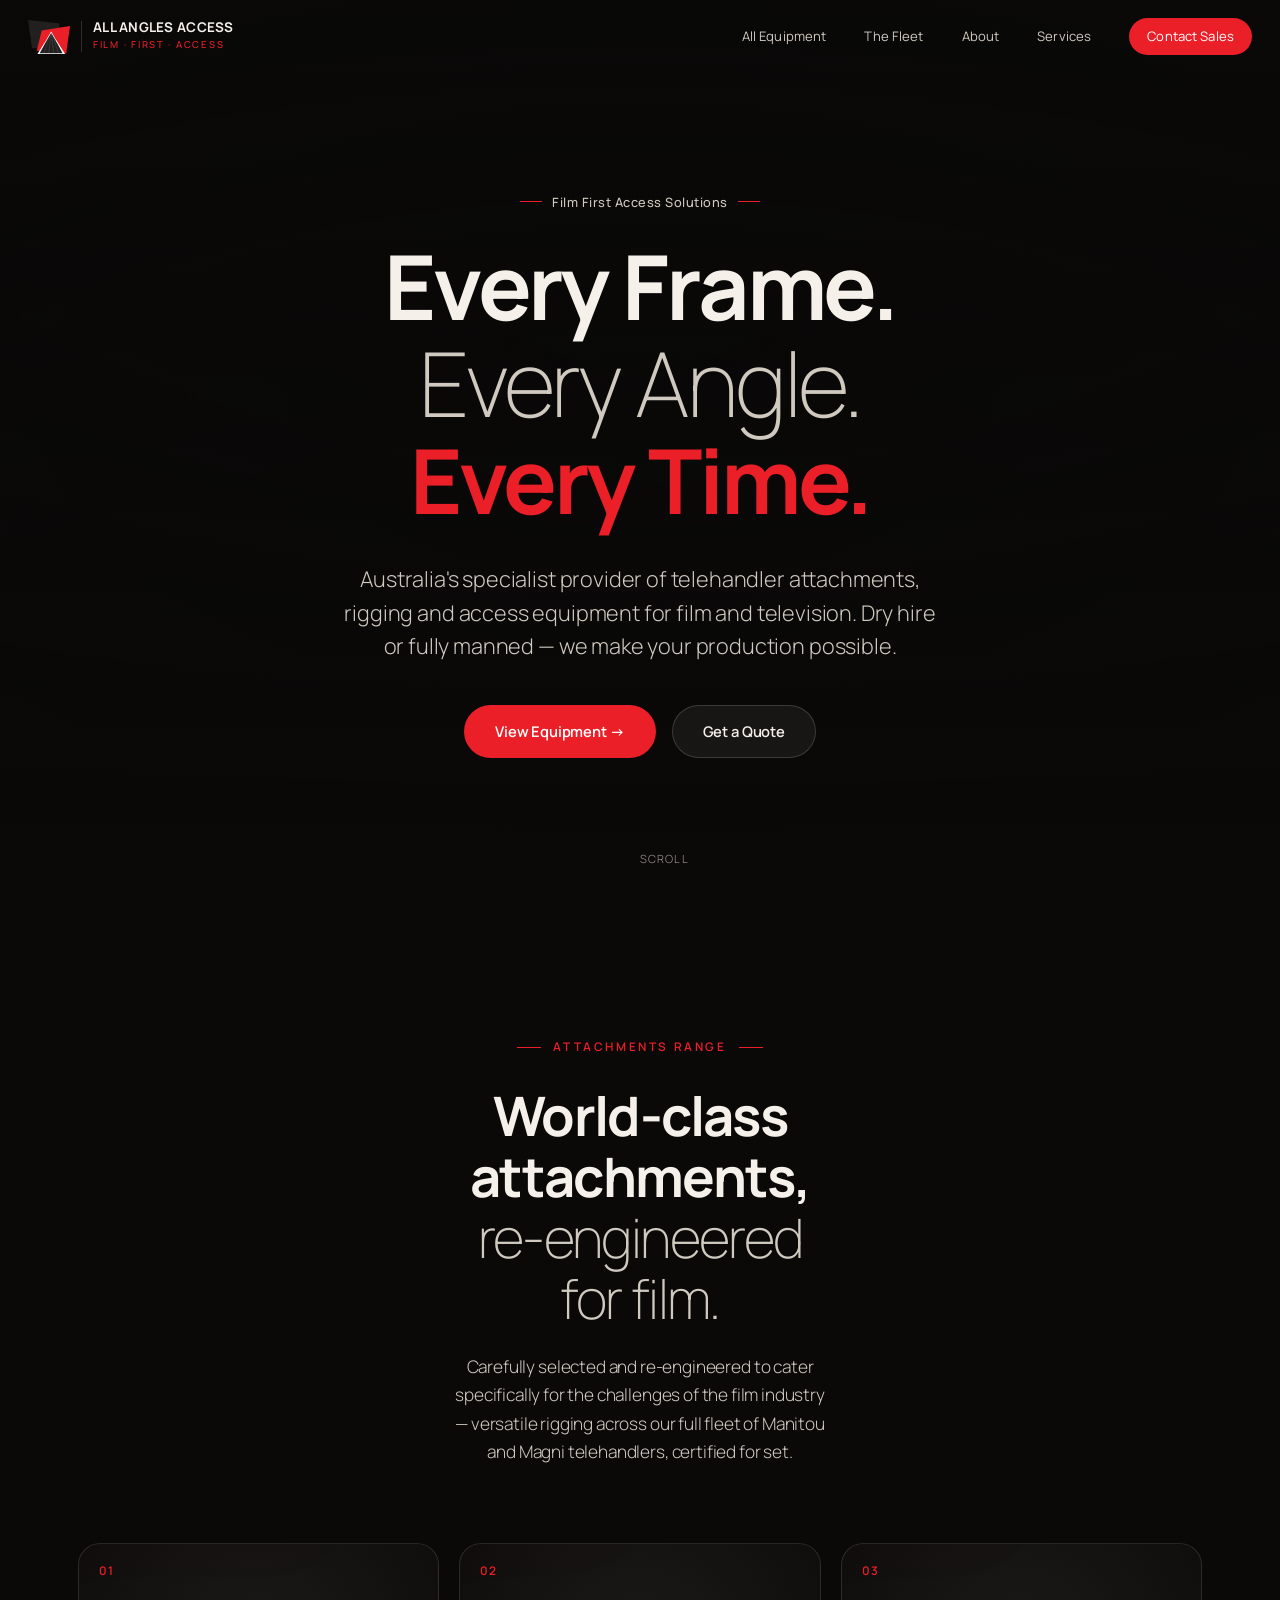
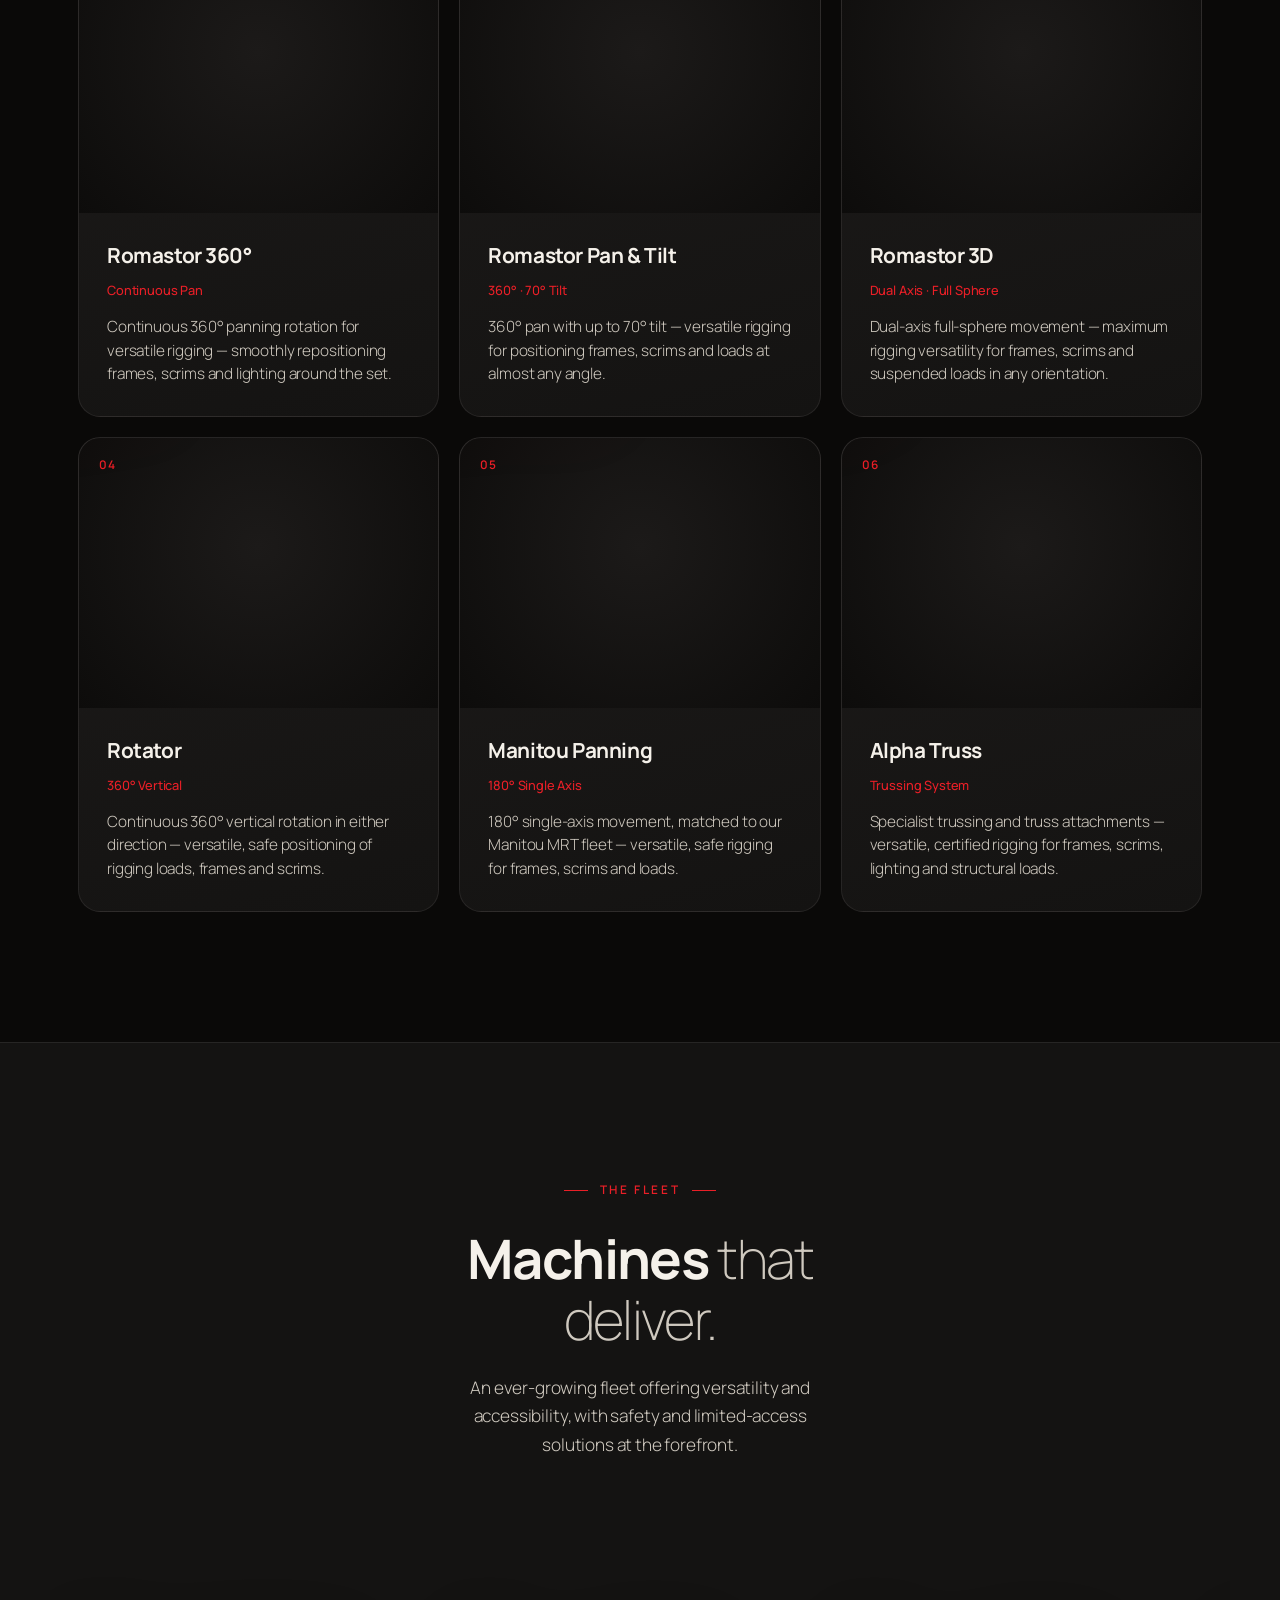
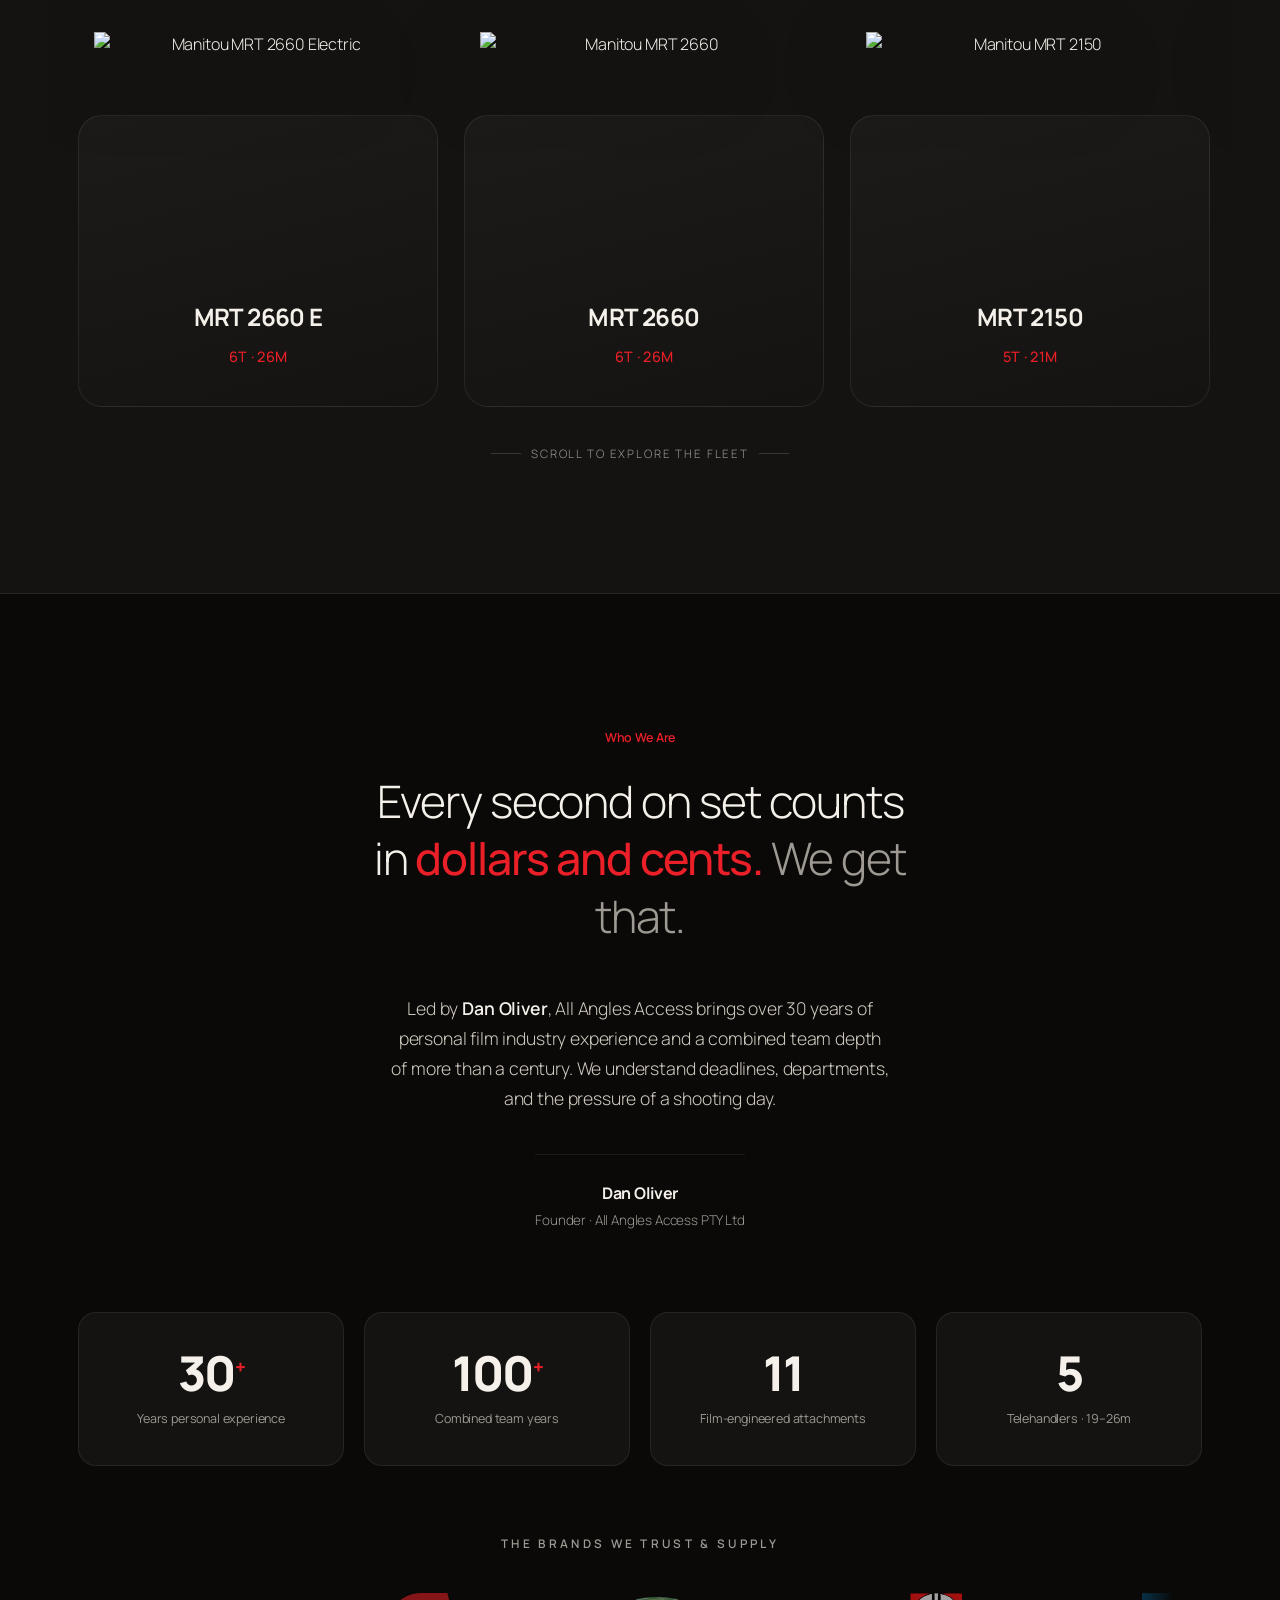
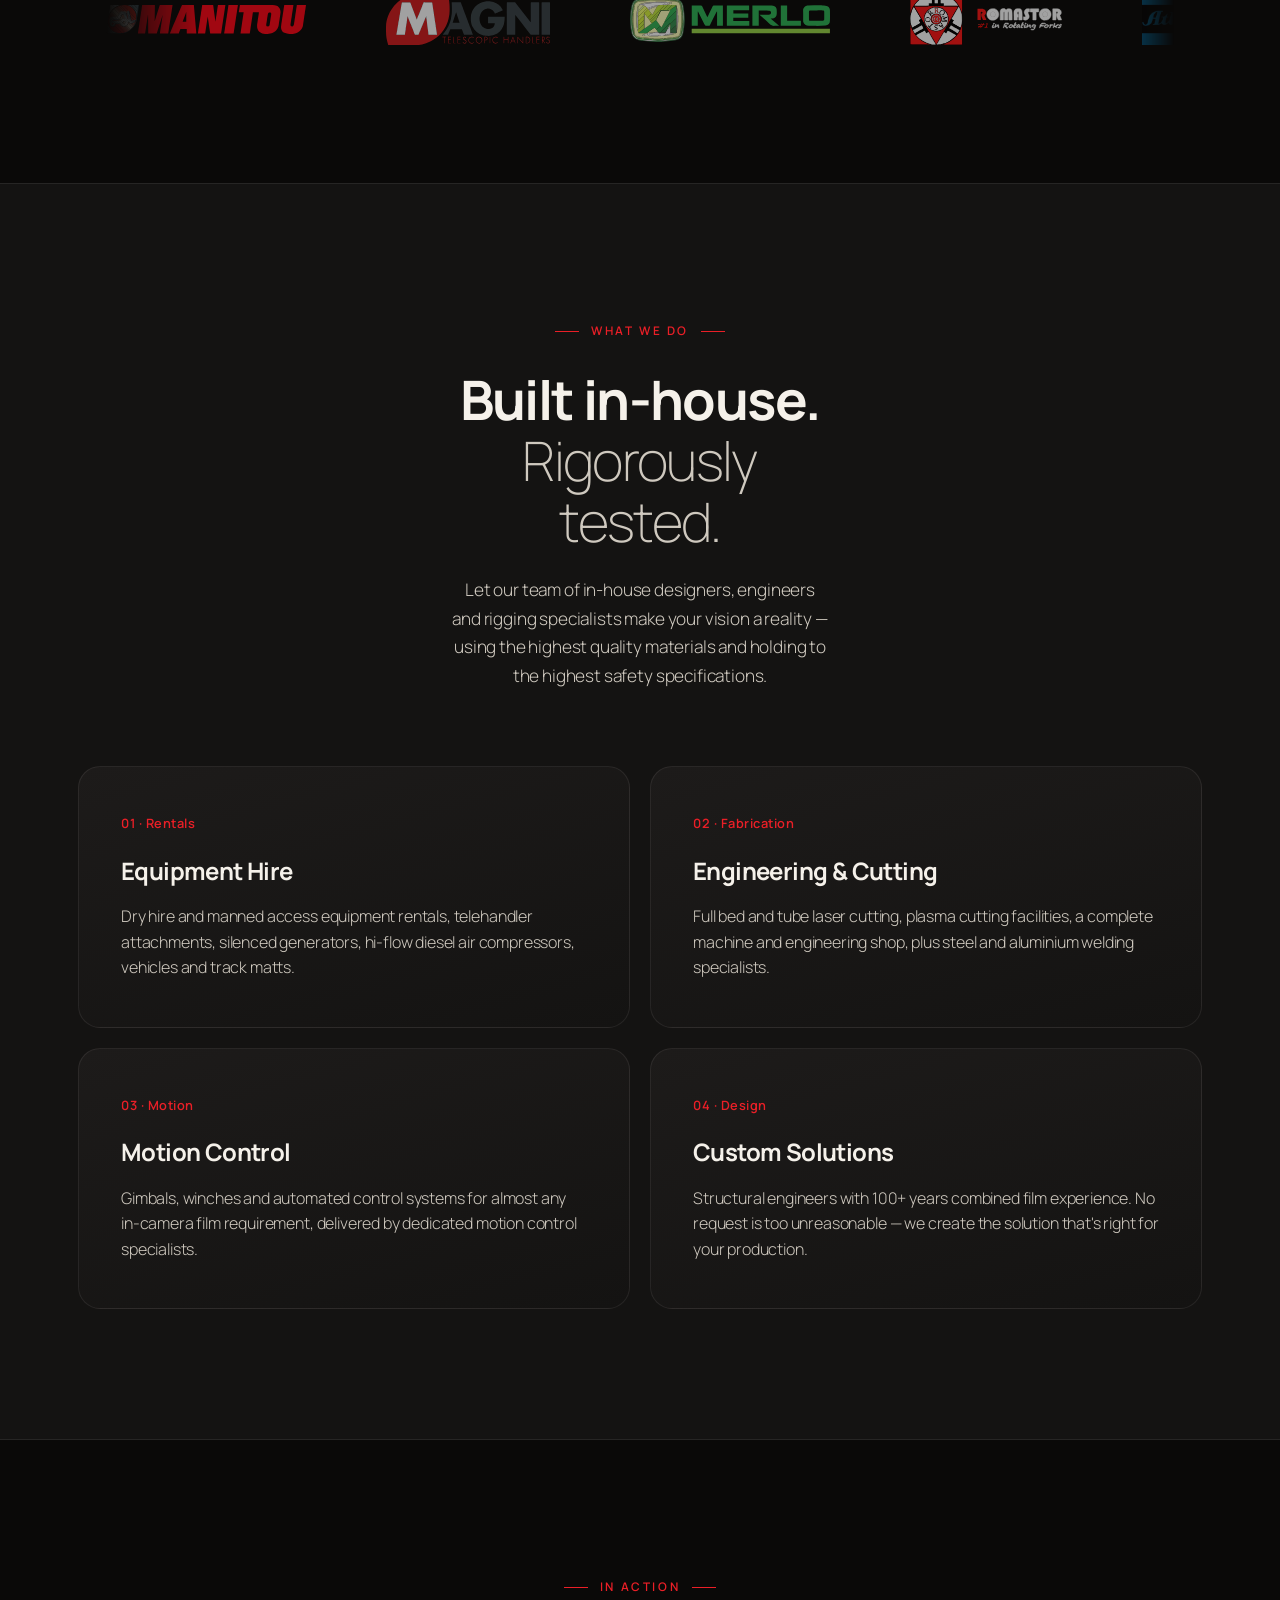
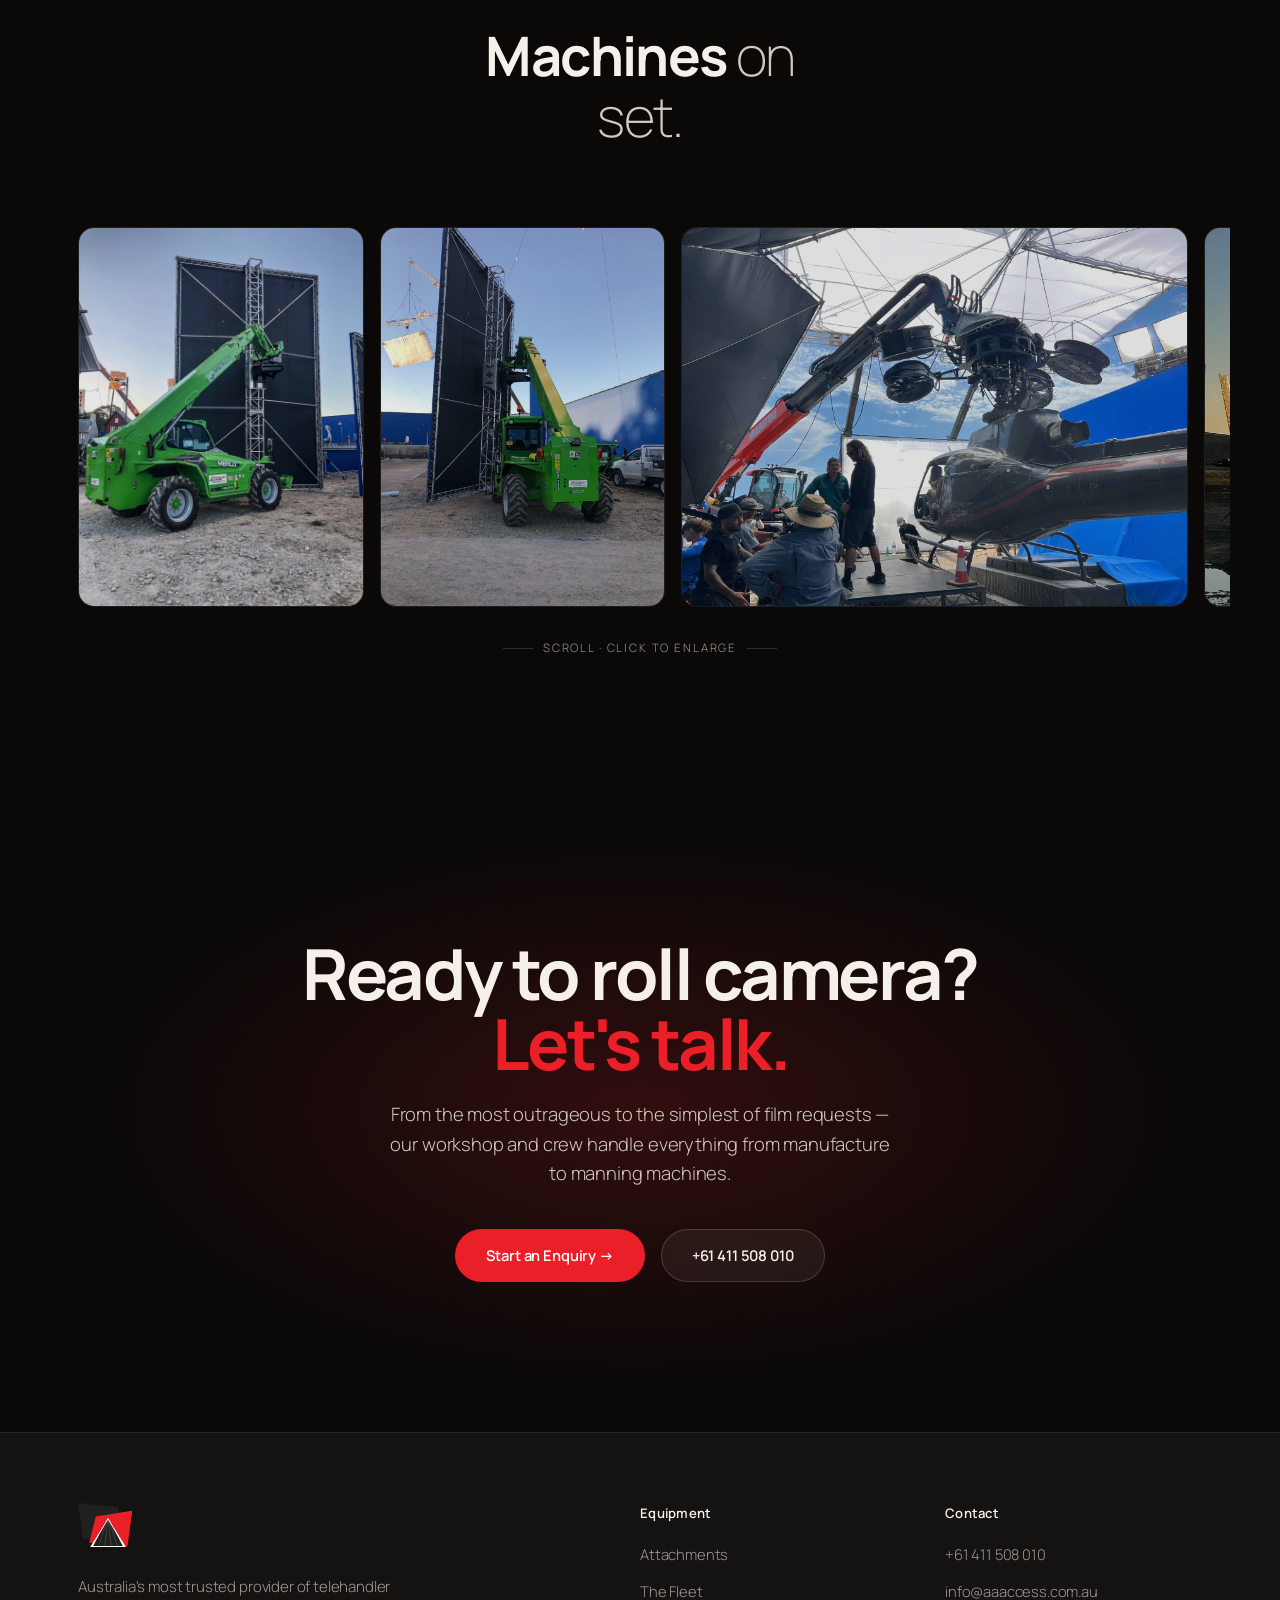
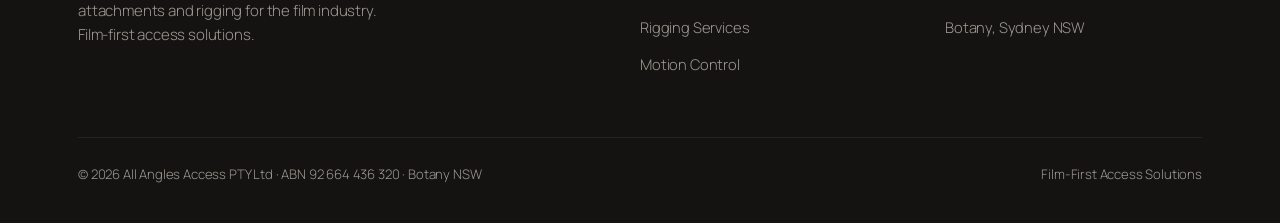
==== commit 95a464ab: "fix: rename Magni Panning to Manitou Panning on homepage Co-Authored-By: Claude Sonnet 4.6 <noreply@" ====
--- a/index.html
+++ b/index.html
@@ -392,7 +392,7 @@
     nav .nav-links a{ padding:18px 0; border-bottom:1px solid rgba(255,255,255,.06); font-size:1.05rem; width:100%; }
     nav .nav-links a.nav-cta{ margin-top:20px; border-bottom:none; text-align:center; }
     /* Dim backdrop behind menu */
-    body.nav-open::after{ content:""; position:fixed; inset:0; background:rgba(8,7,6,.6); z-index:1000; backdrop-filter:blur(2px); }
+    body.nav-open::after{ content:""; position:fixed; inset:0; background:rgba(8,7,6,.6); z-index:999; }
     /* Smaller logo lockup so it stays on one line */
     .logo-name{ font-size:.95rem; }
     .logo-sub{ font-size:.6rem; }
@@ -484,8 +484,8 @@
         <div class="attach-body"><h3>Rotator</h3><div class="spec">360&deg; Vertical</div><p>Continuous 360&deg; vertical rotation in either direction — versatile, safe positioning of rigging loads, frames and scrims.</p></div>
       </a>
       <a class="attach-card reveal card-link" href="item.html?id=magni-panning-head" style="text-decoration:none;color:inherit;display:block;cursor:pointer;">
-        <div class="attach-media"><span class="attach-idx">05</span><img loading="lazy" src="https://static.wixstatic.com/media/5f3620_086458e010234109b75f868d998bdbda~mv2.gif/v1/fill/w_640,h_480,q_80,enc_auto/file.gif" alt="Magni panning head" /></div>
-        <div class="attach-body"><h3>Magni Panning</h3><div class="spec">180&deg; Single Axis</div><p>180&deg; single-axis movement, matched to our Manitou MRT fleet — versatile, safe rigging for frames, scrims and loads.</p></div>
+        <div class="attach-media"><span class="attach-idx">05</span><img loading="lazy" src="https://static.wixstatic.com/media/5f3620_086458e010234109b75f868d998bdbda~mv2.gif/v1/fill/w_640,h_480,q_80,enc_auto/file.gif" alt="Manitou panning head" /></div>
+        <div class="attach-body"><h3>Manitou Panning</h3><div class="spec">180&deg; Single Axis</div><p>180&deg; single-axis movement, matched to our Manitou MRT fleet — versatile, safe rigging for frames, scrims and loads.</p></div>
       </a>
       <a class="attach-card reveal card-link" href="item.html?id=alpha-truss" style="text-decoration:none;color:inherit;display:block;cursor:pointer;">
         <div class="attach-media"><span class="attach-idx">06</span><img loading="lazy" src="https://static.wixstatic.com/media/5f3620_0f6153f8eb3e41f9ab038abdb9dc3ae6~mv2.gif/v1/fill/w_640,h_480,q_80,enc_auto/file.gif" alt="Alpha Truss" /></div>
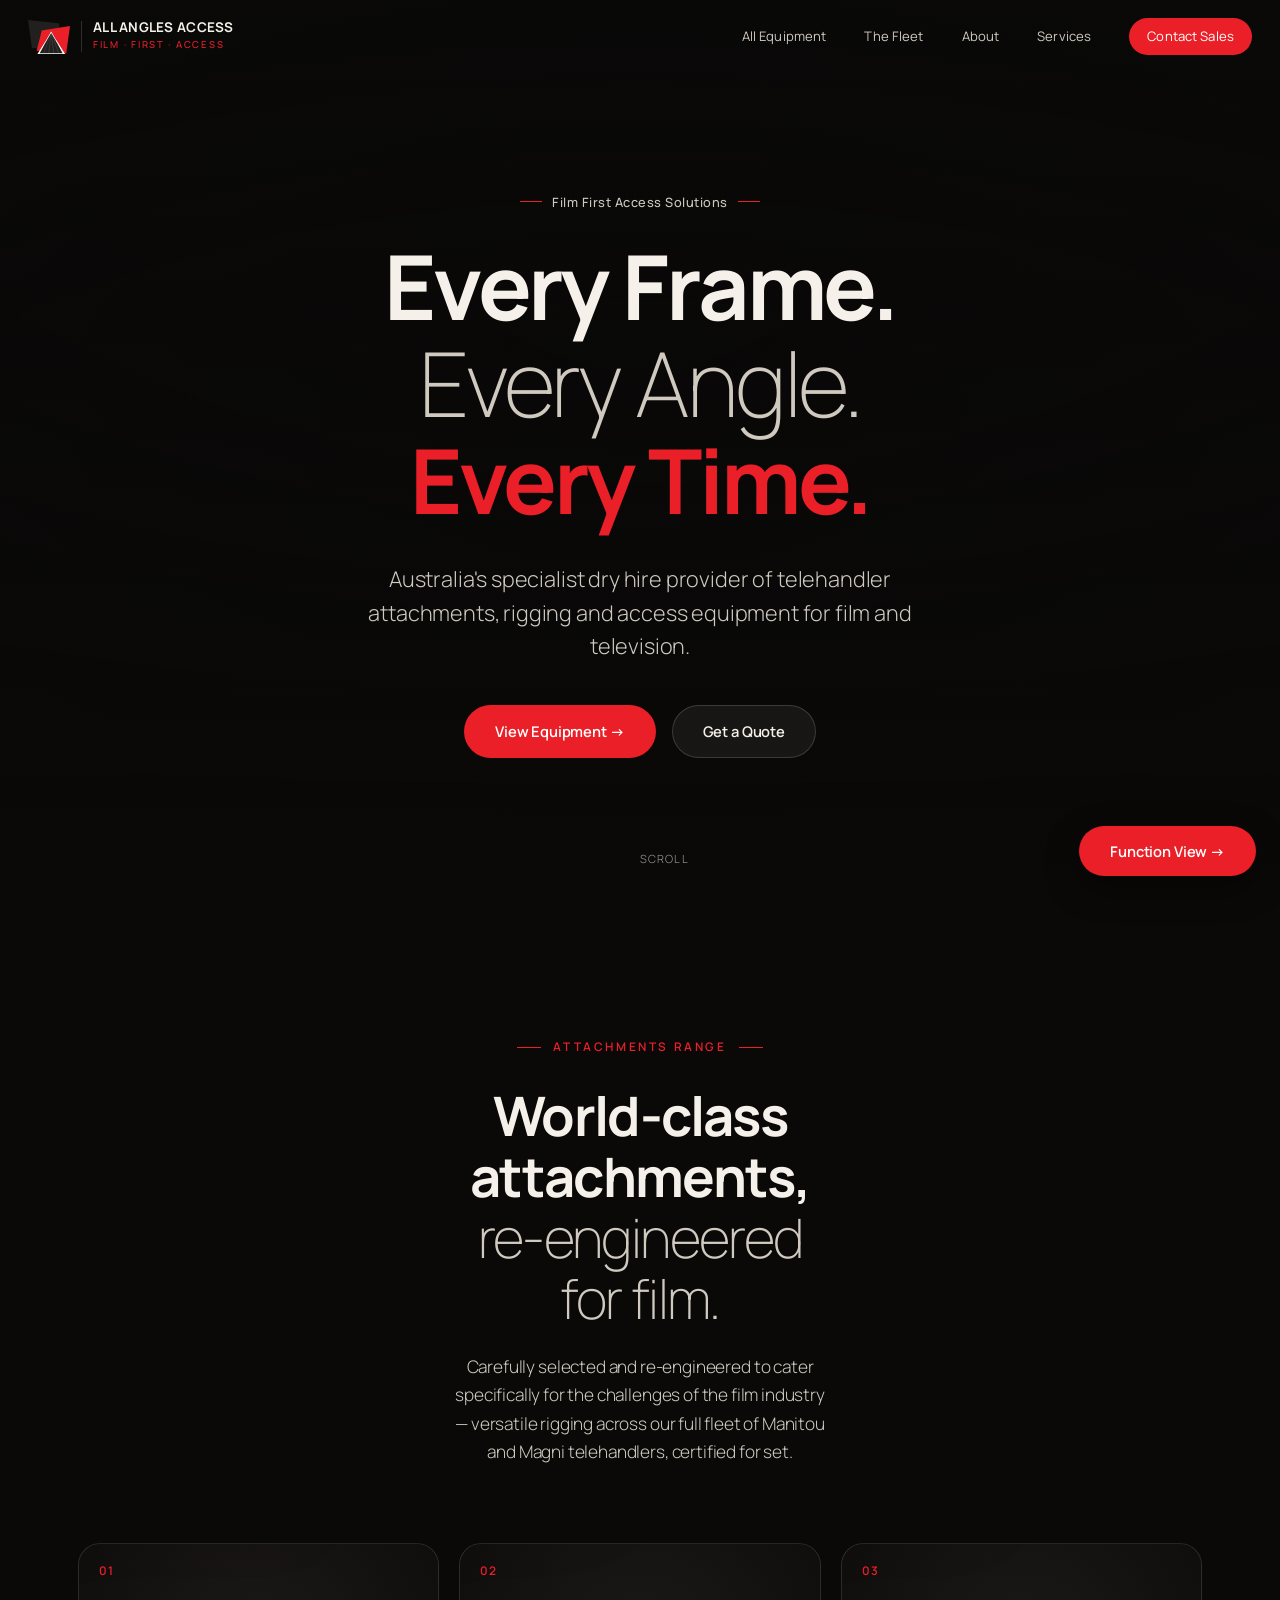
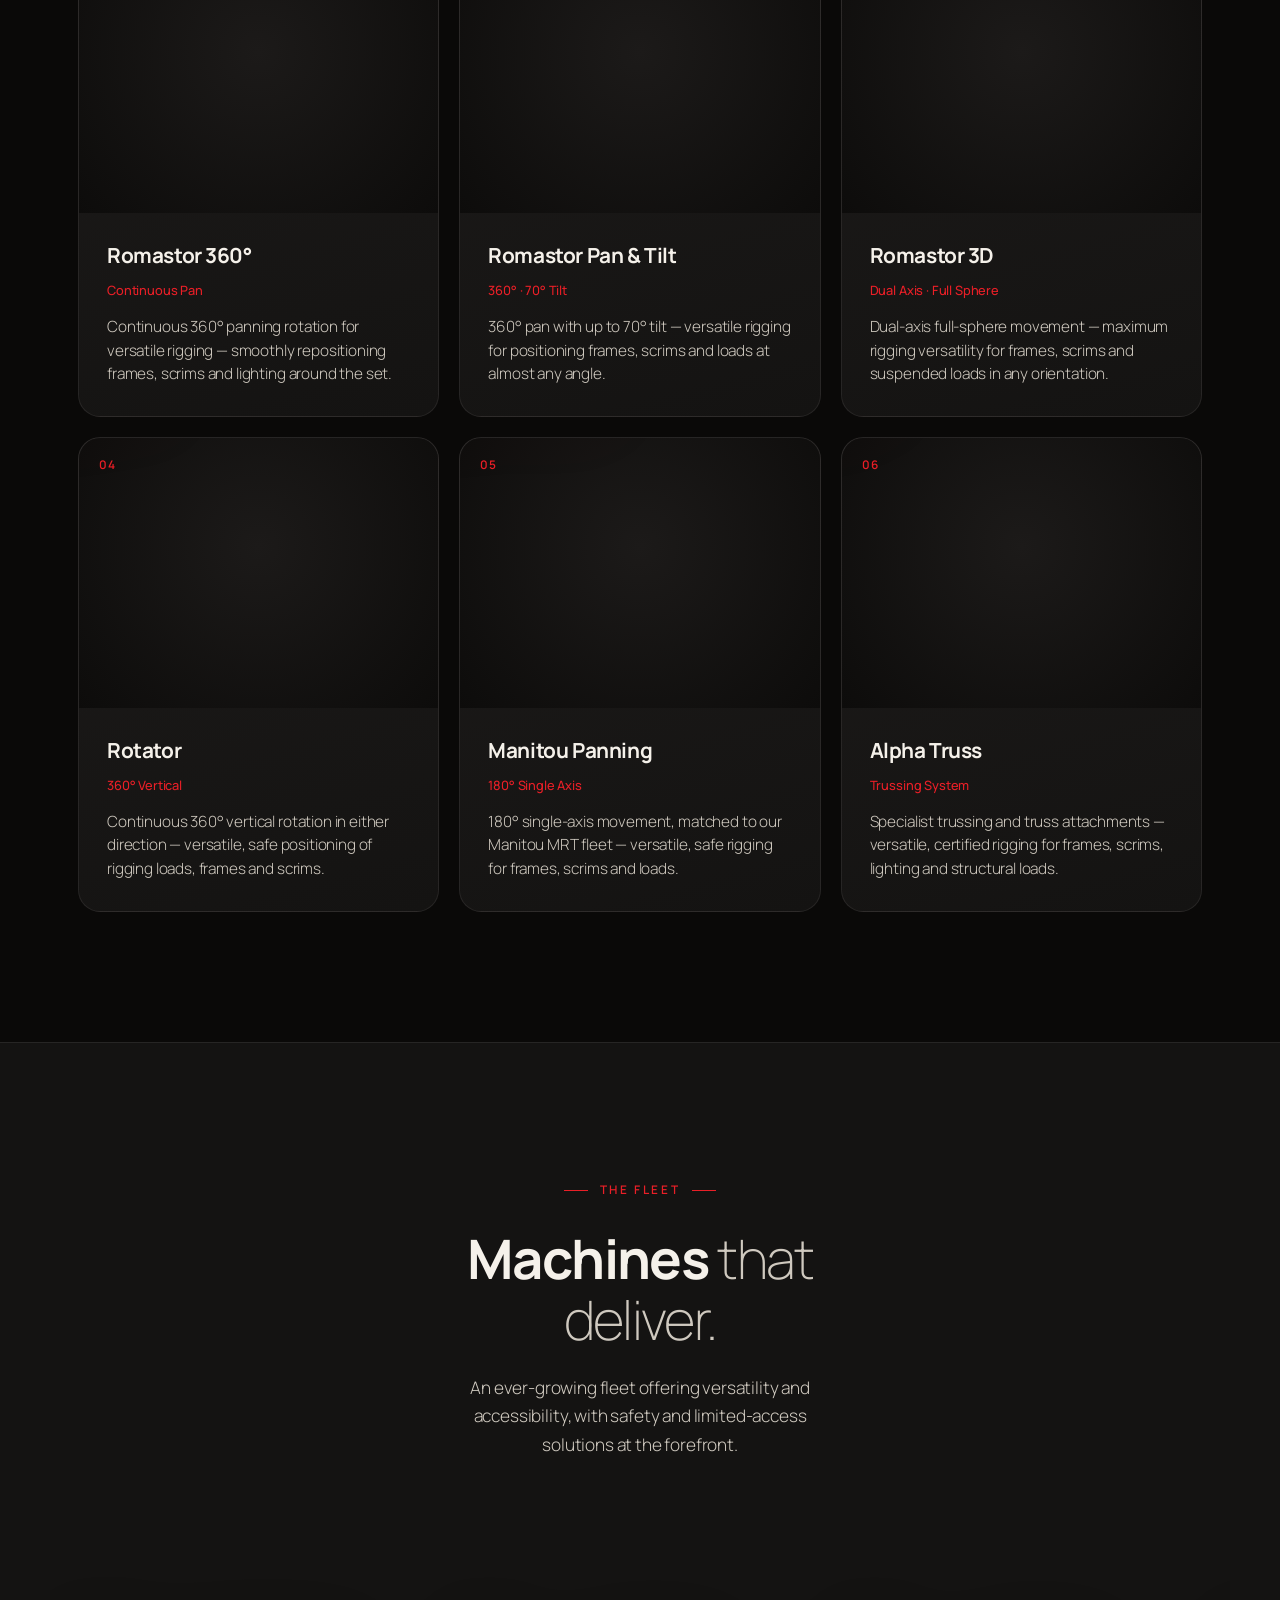
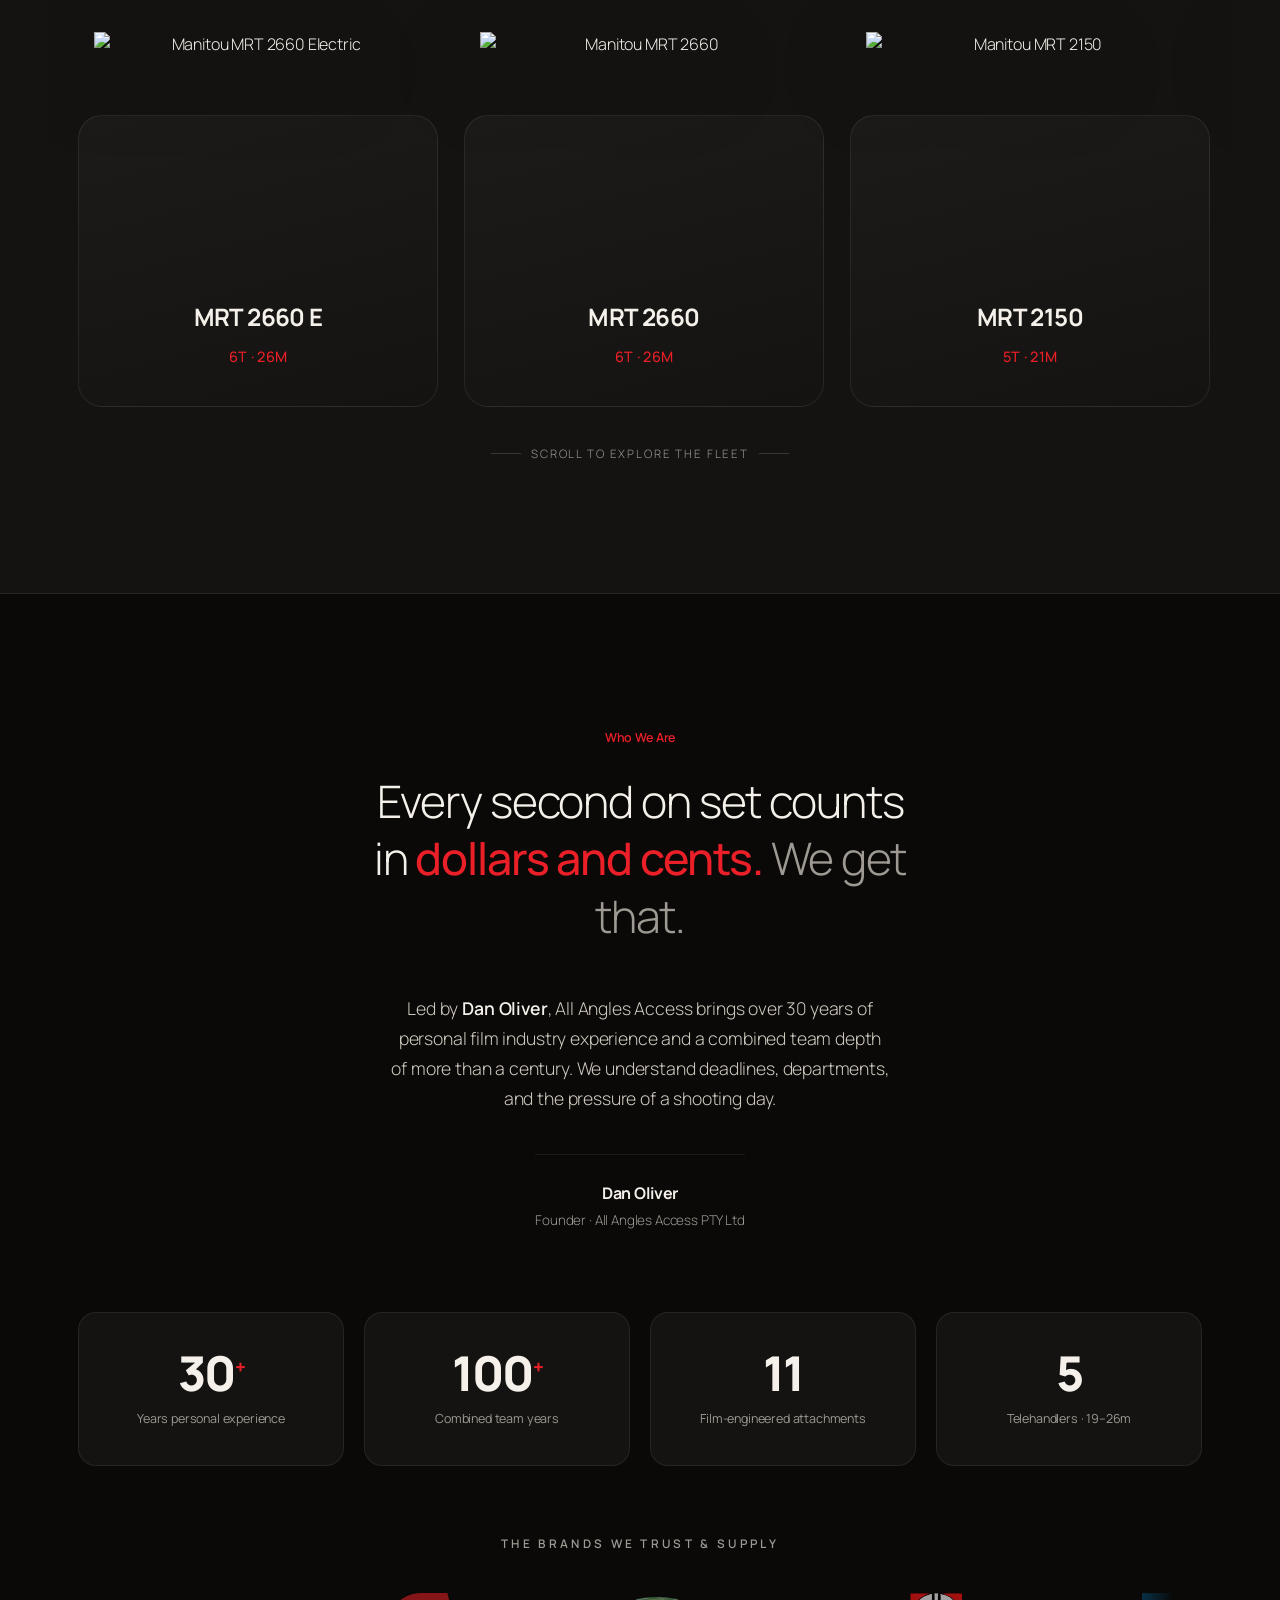
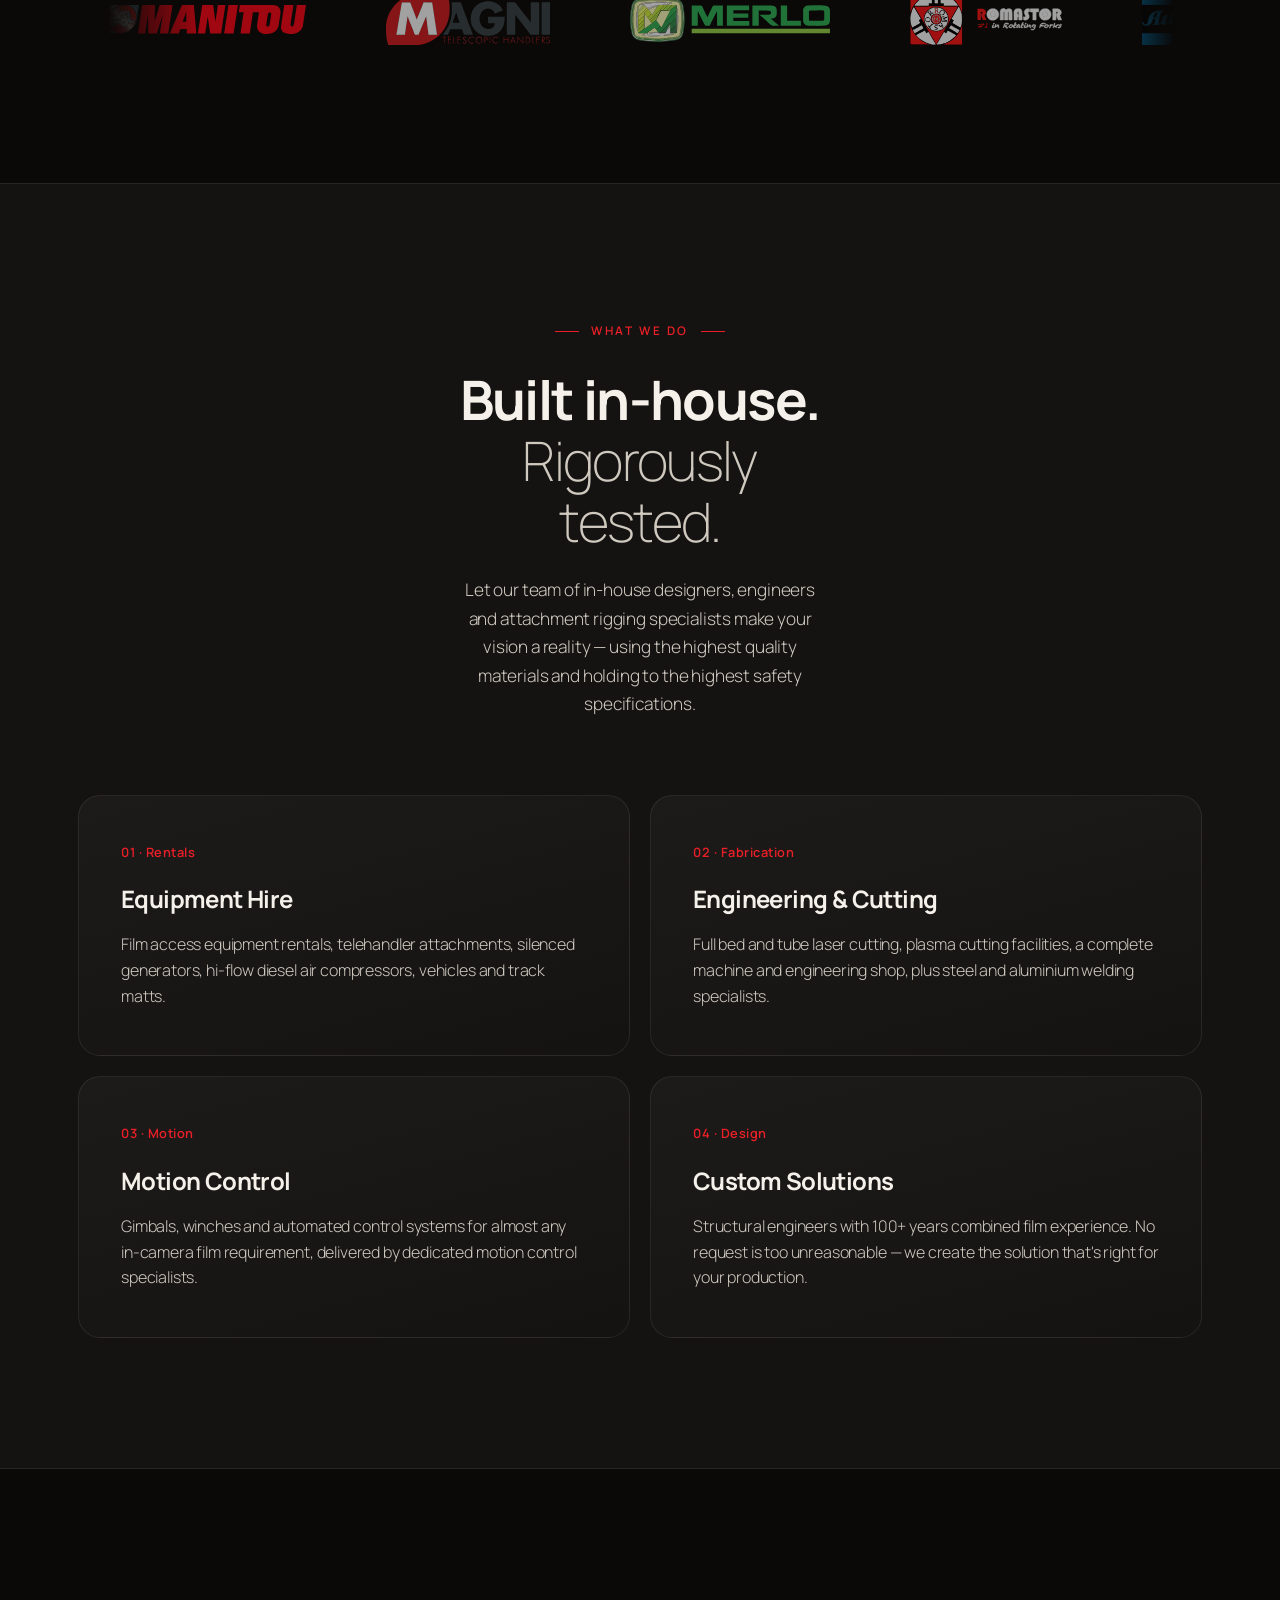
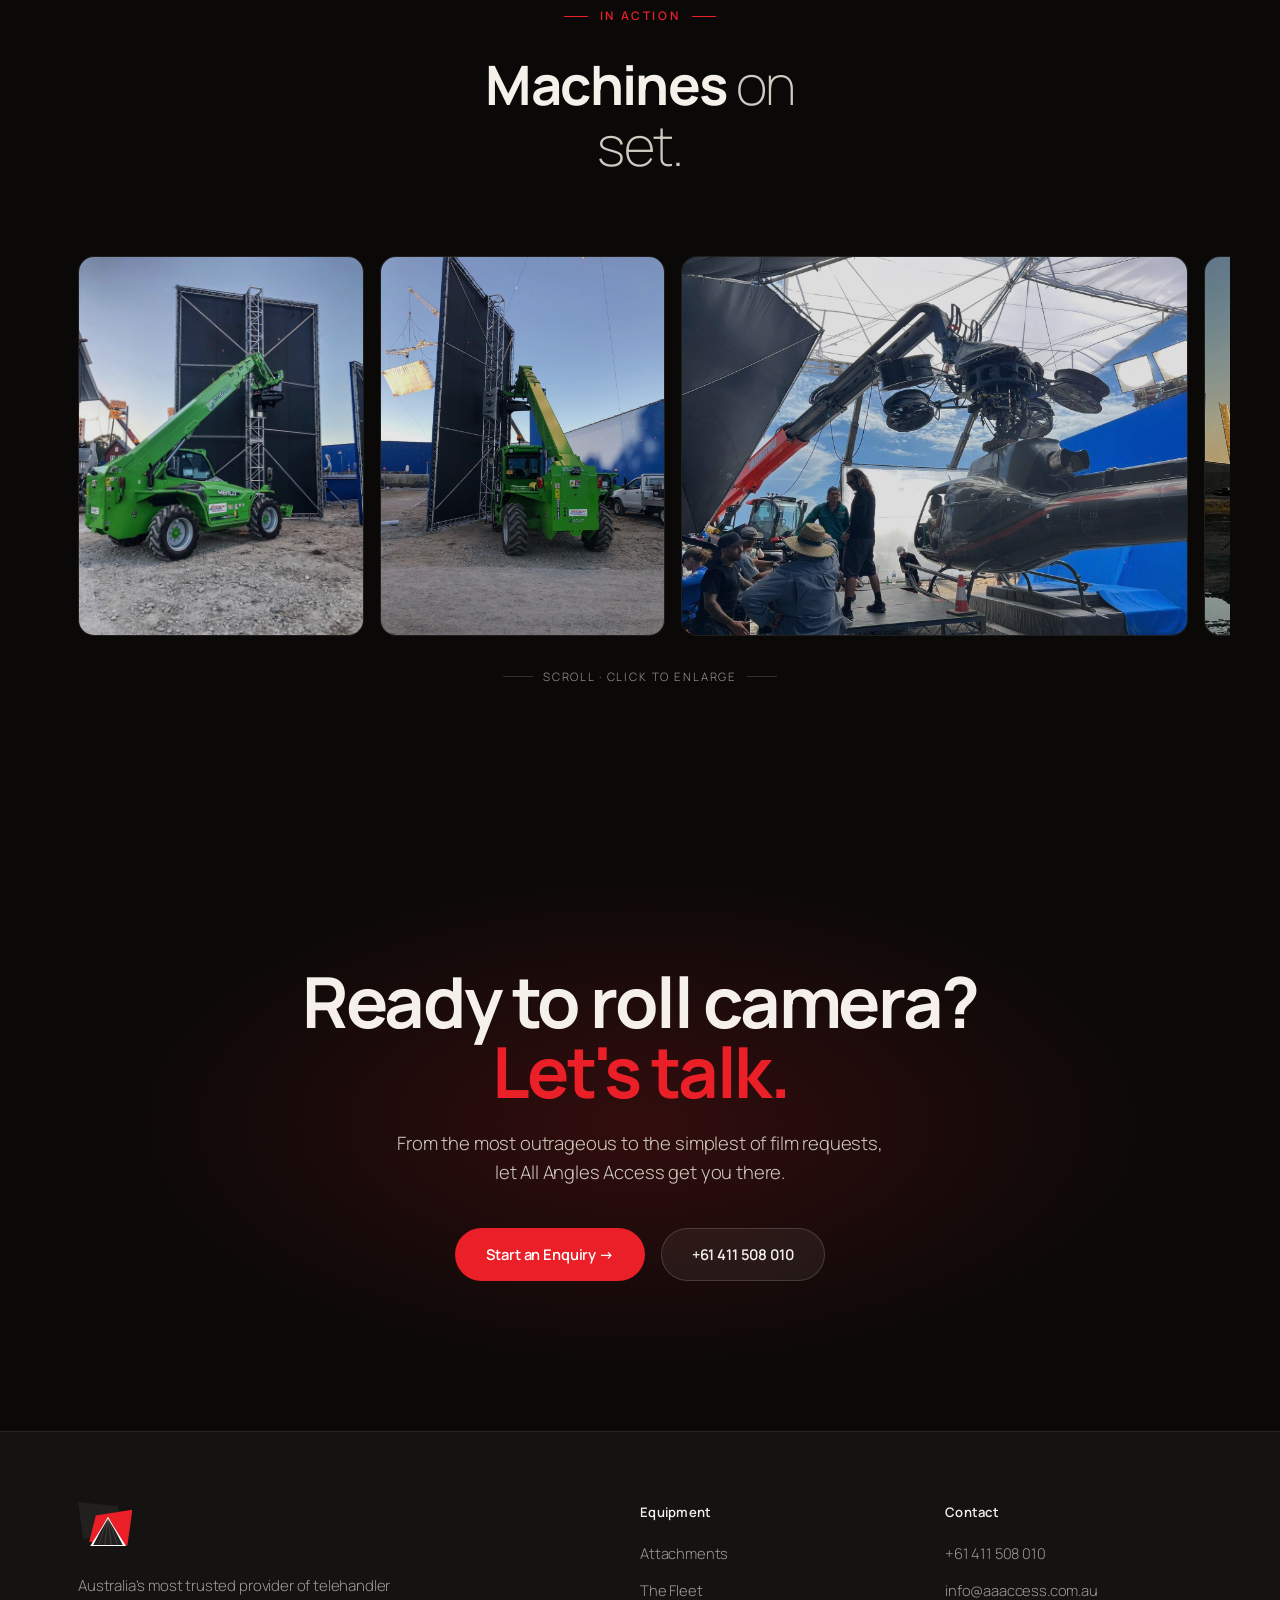
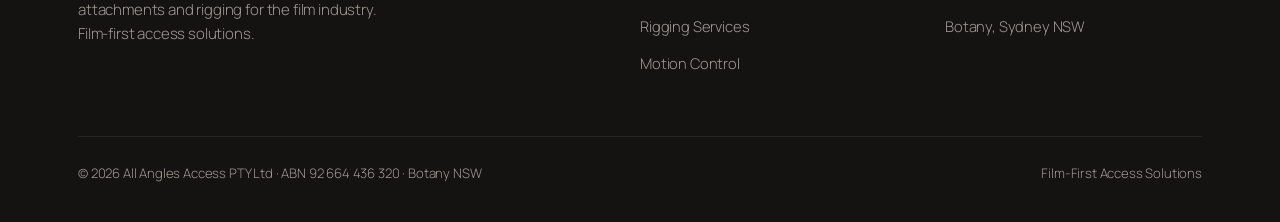
==== commit ba0cb389: "feat: add 3D Function View for telehandler attachments Add a standalone three.js viewer in aaa-teleh" ====
--- a/index.html
+++ b/index.html
@@ -409,6 +409,8 @@
     .stat .num{ font-size:2.3rem;} 
   }
 </style>
+<script src="/aaa-telehandler-viewer/lightbox.js" defer></script>
+<script src="/aaa-telehandler-viewer/site-buttons.js" defer></script>
 </head>
 <body>
 <a href="#main-content" class="sr-only">Skip to main content</a>
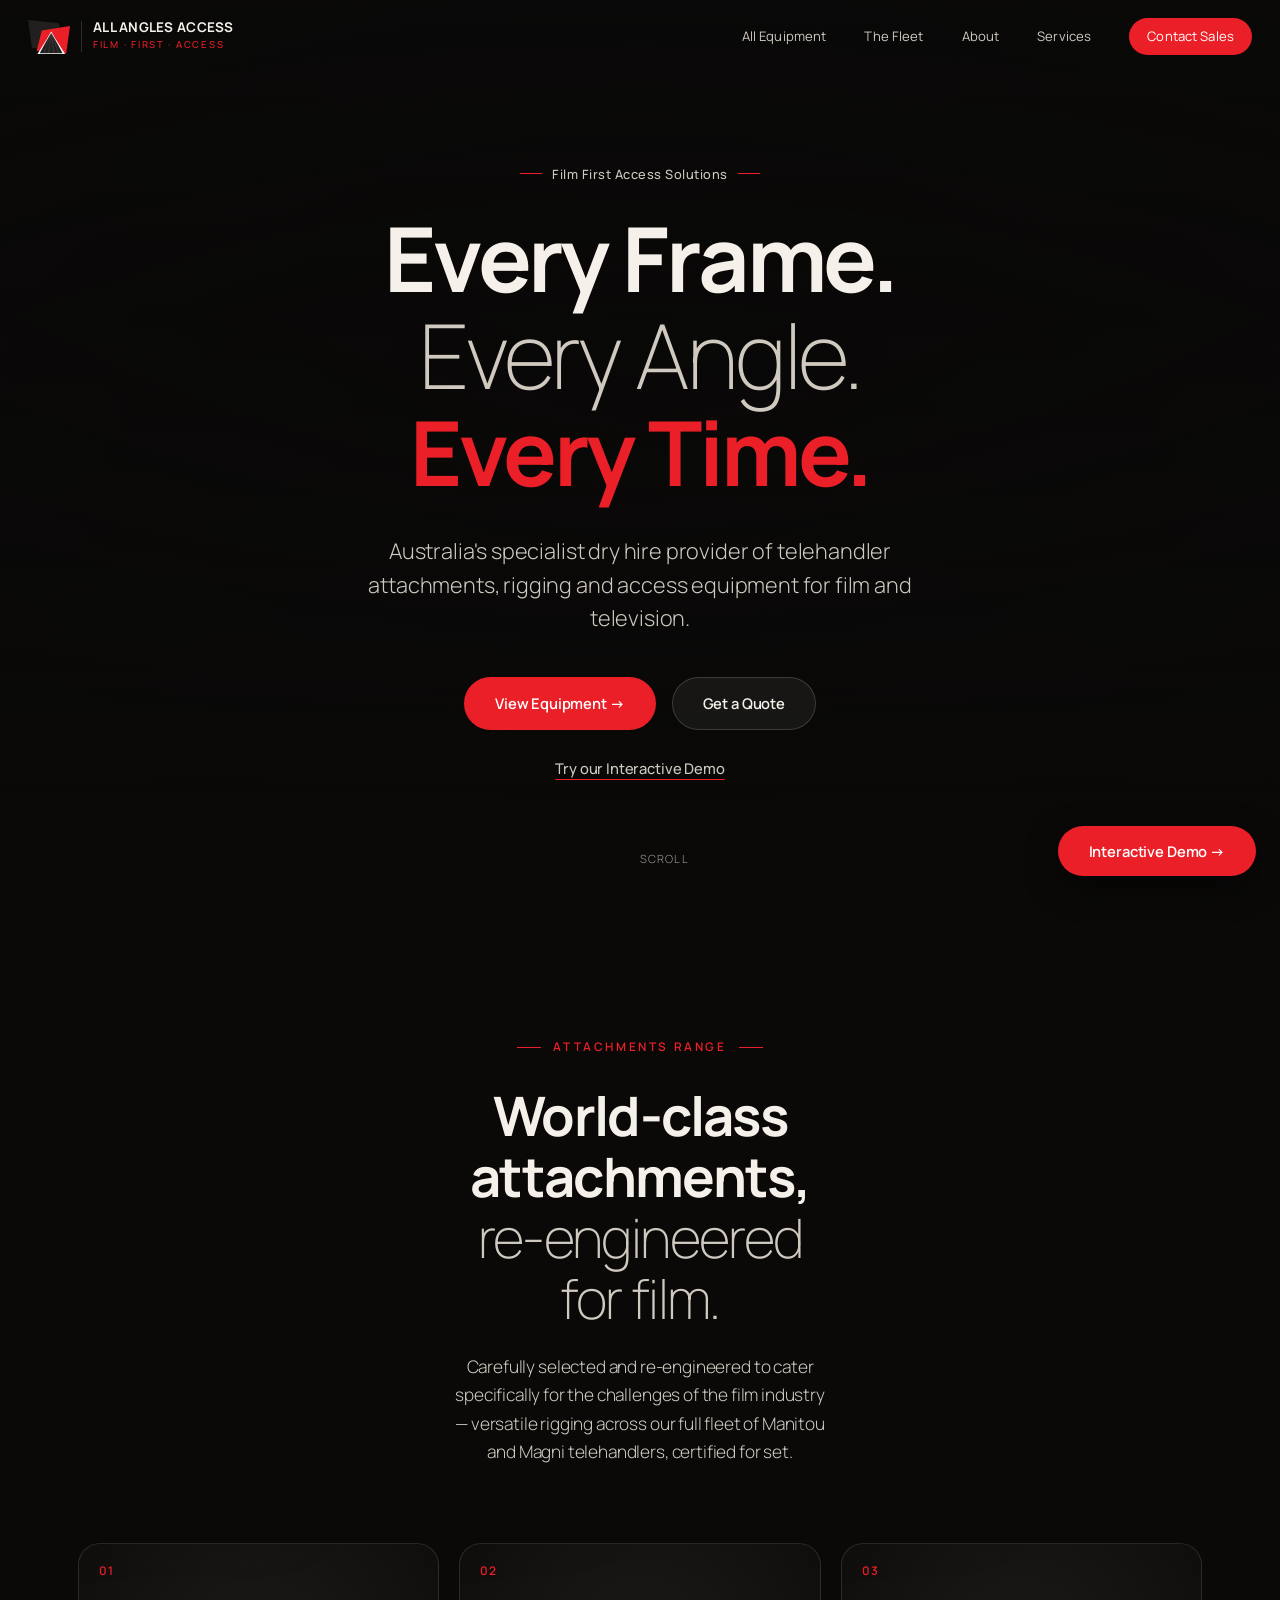
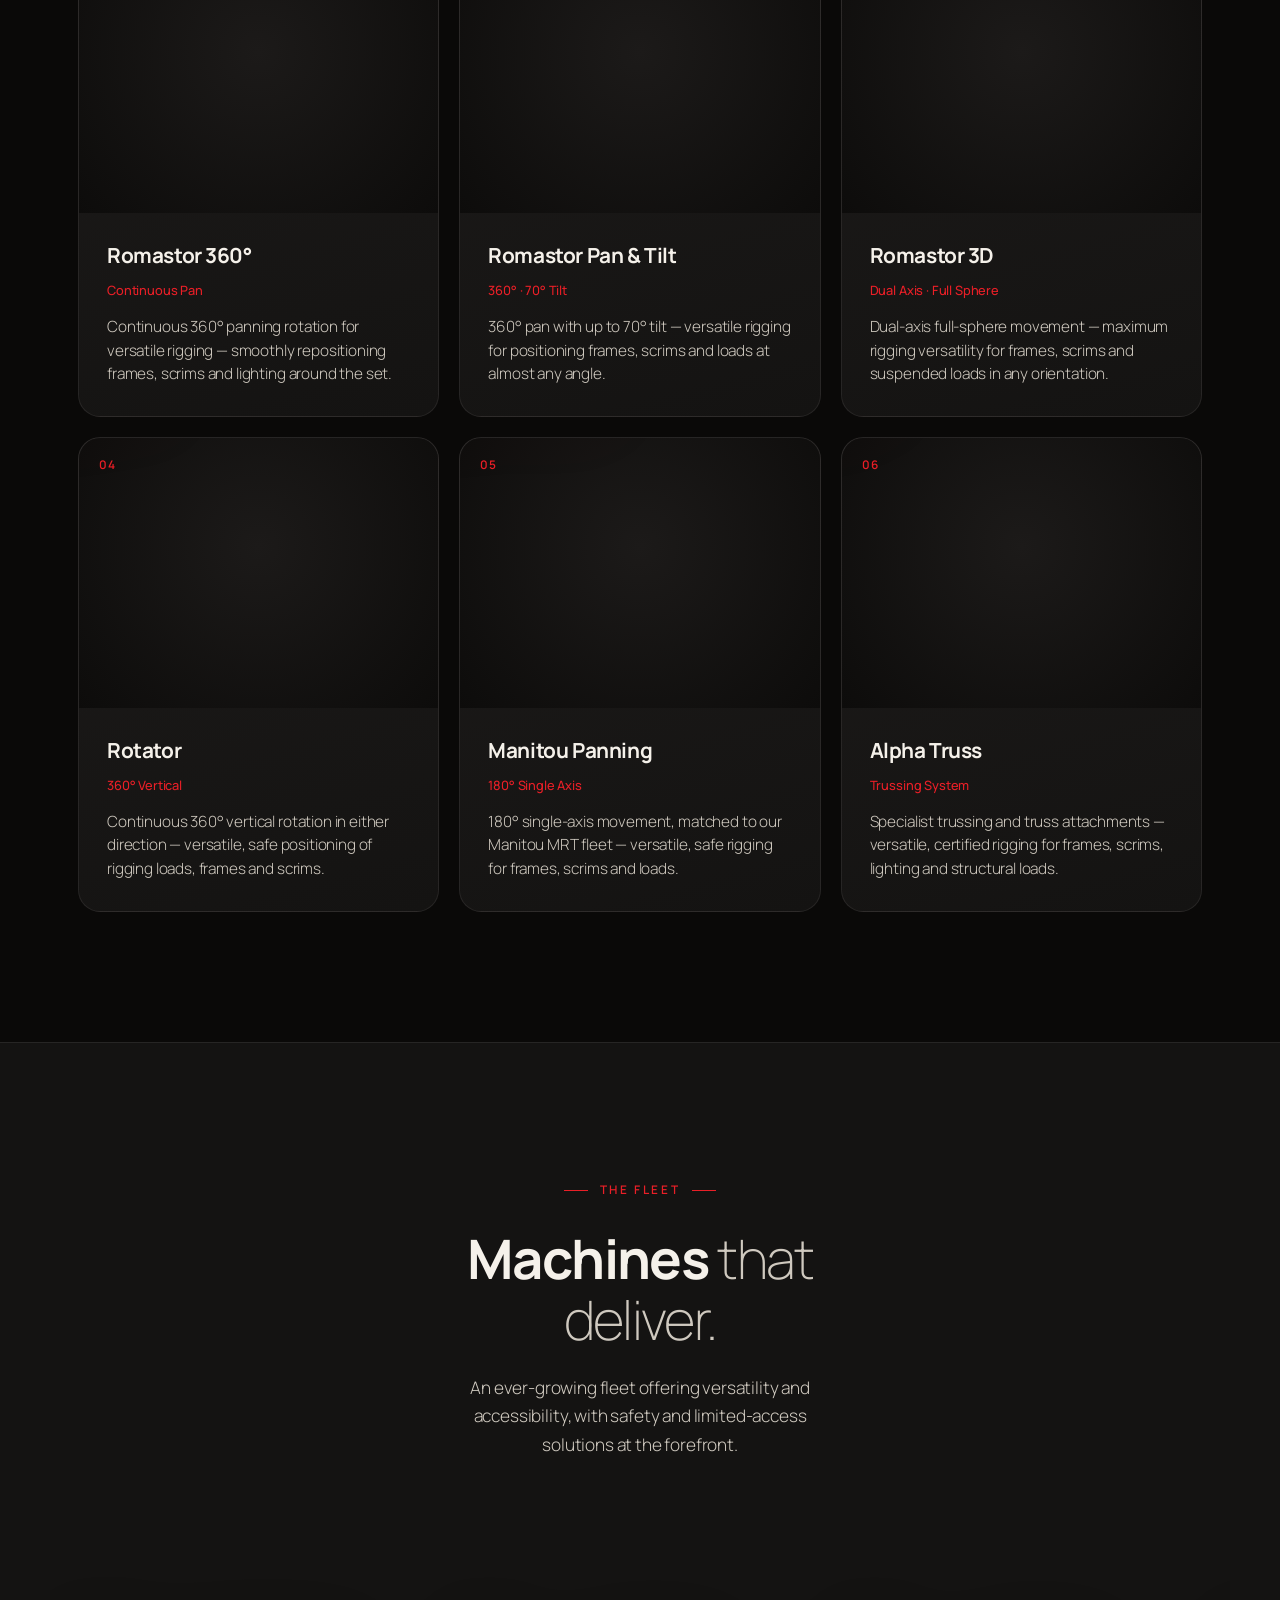
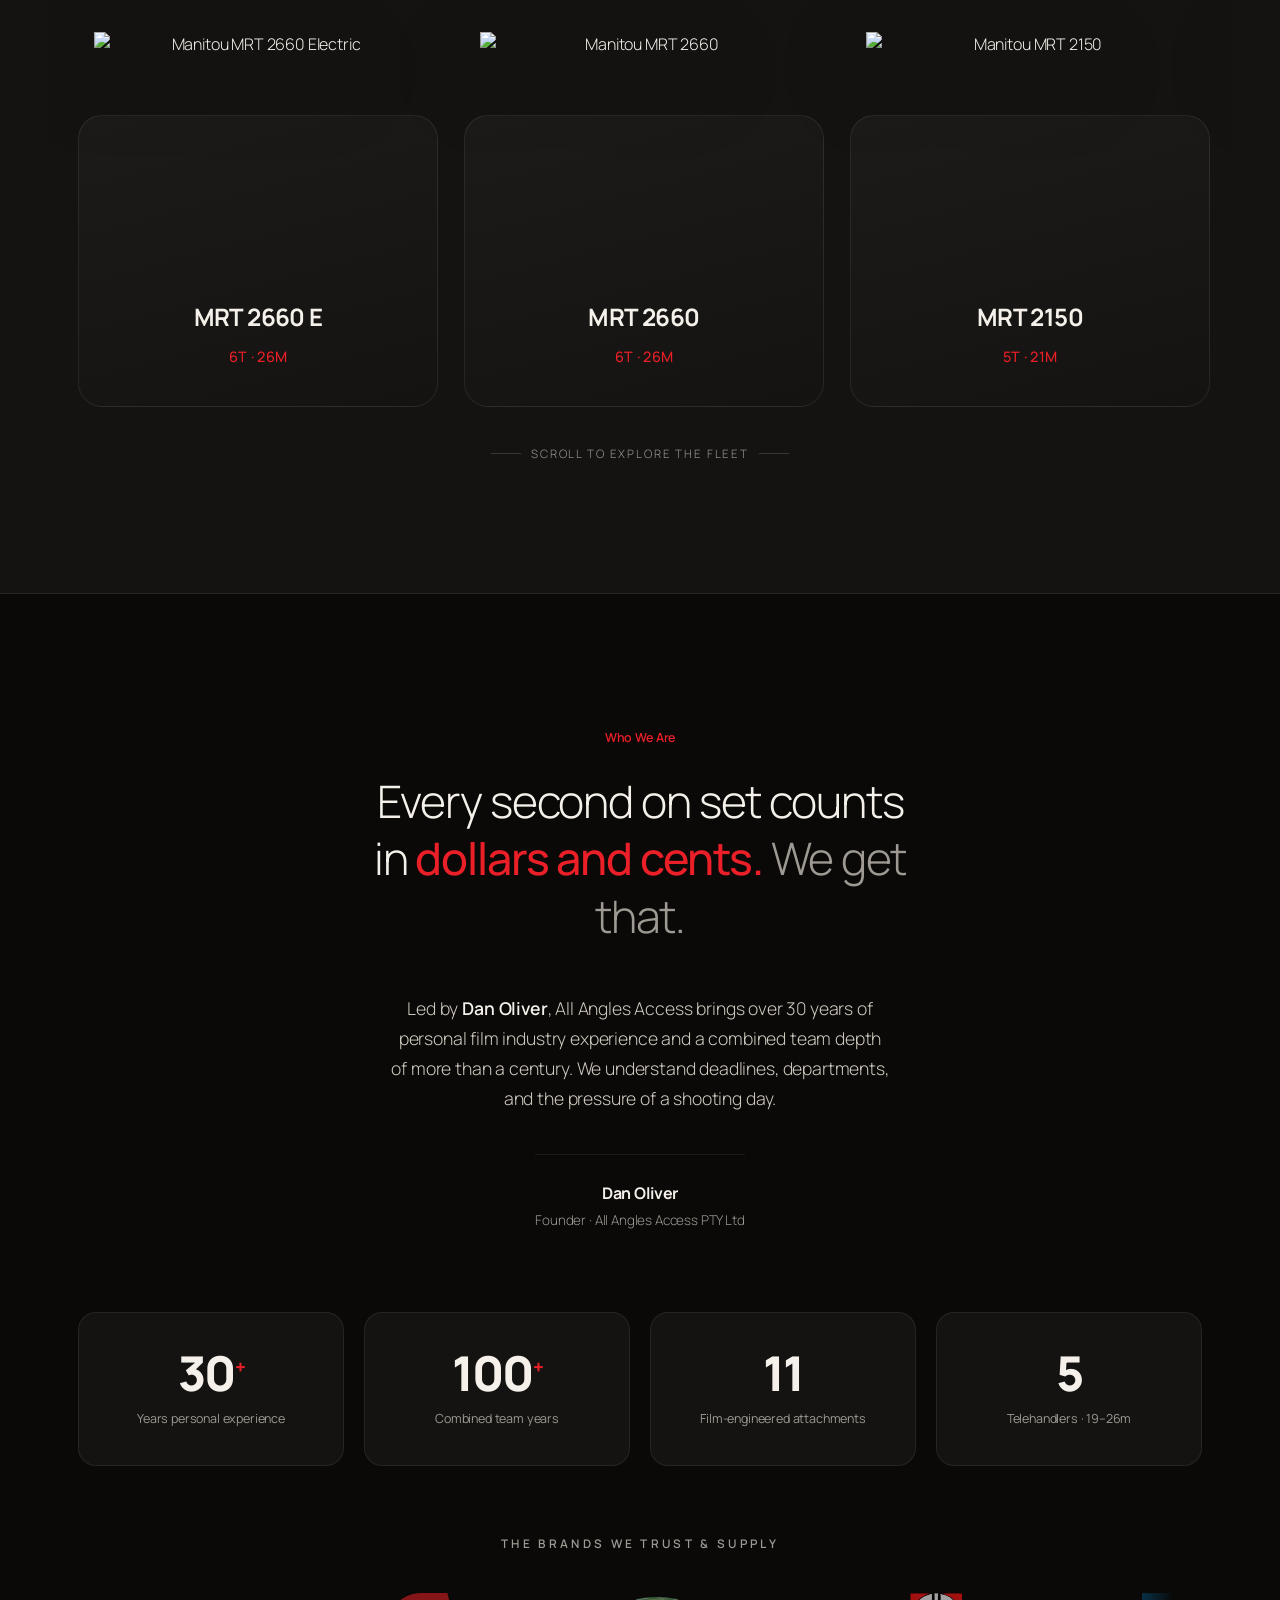
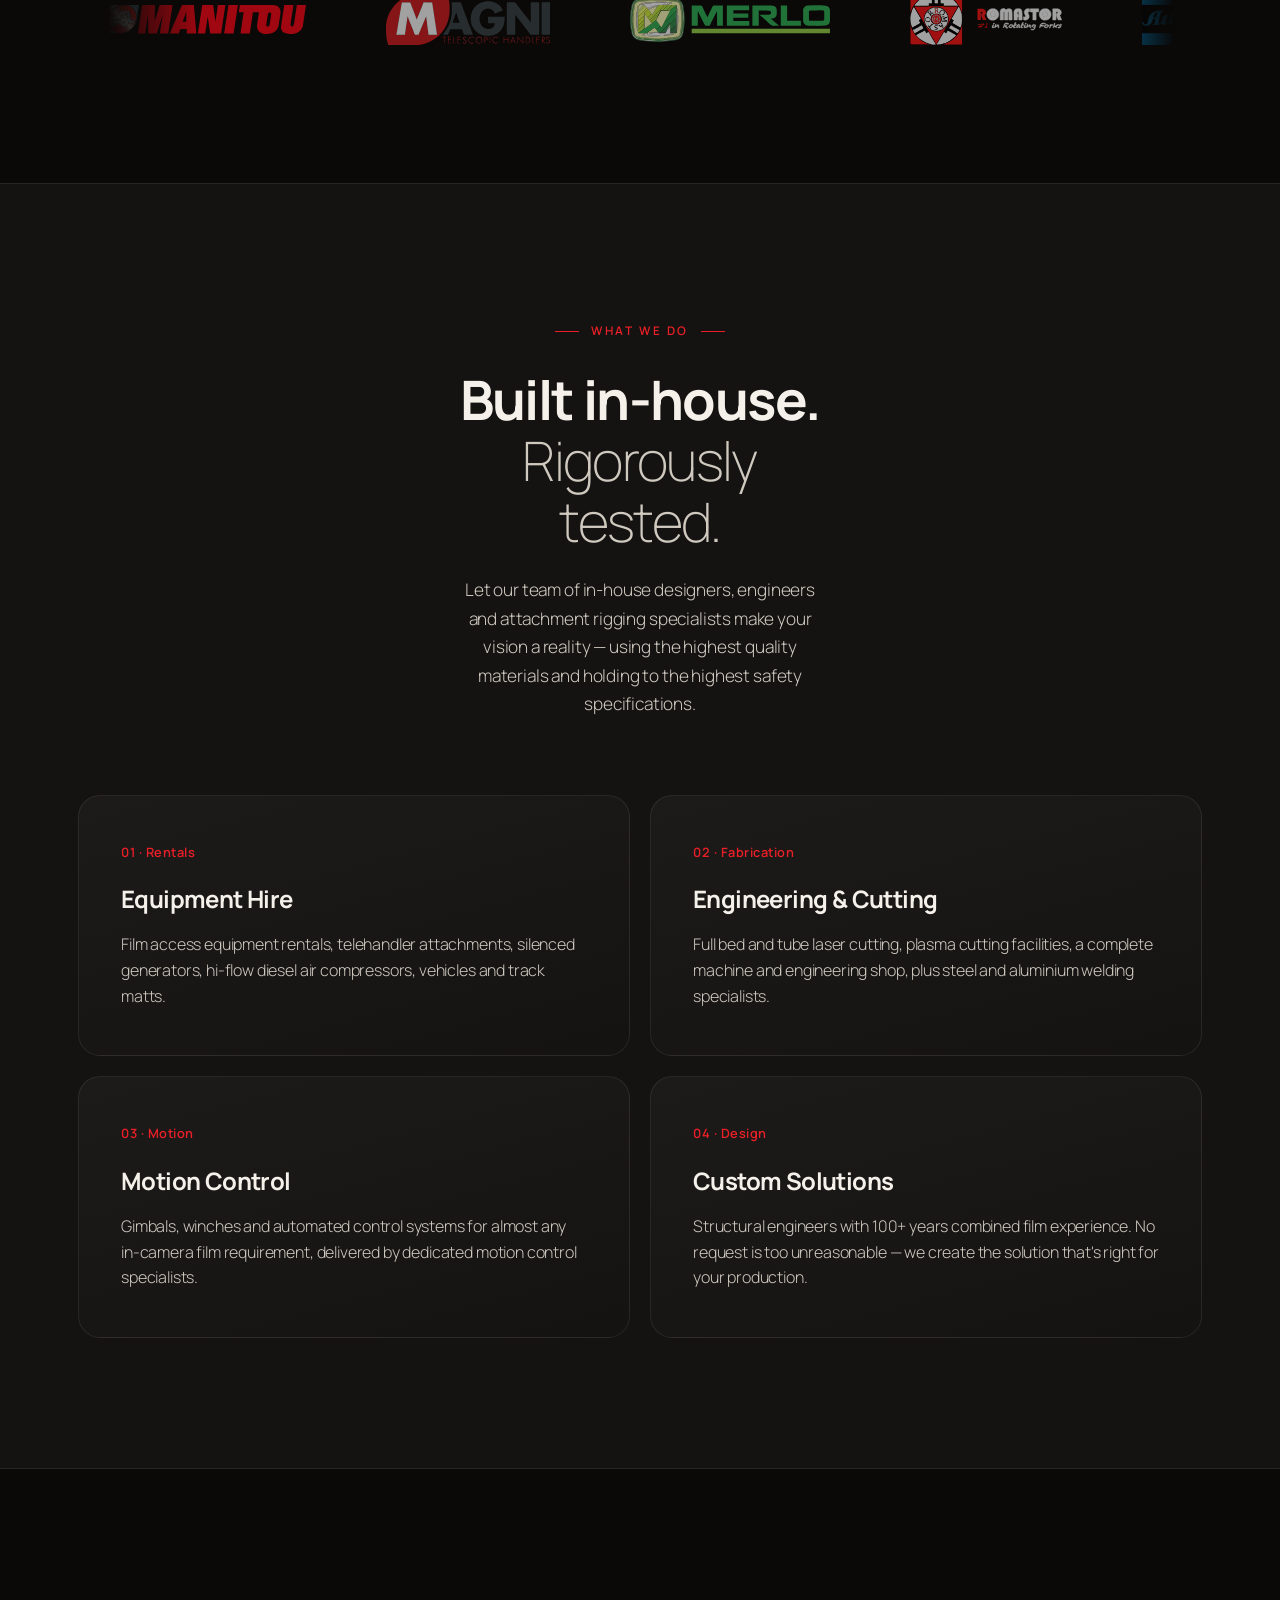
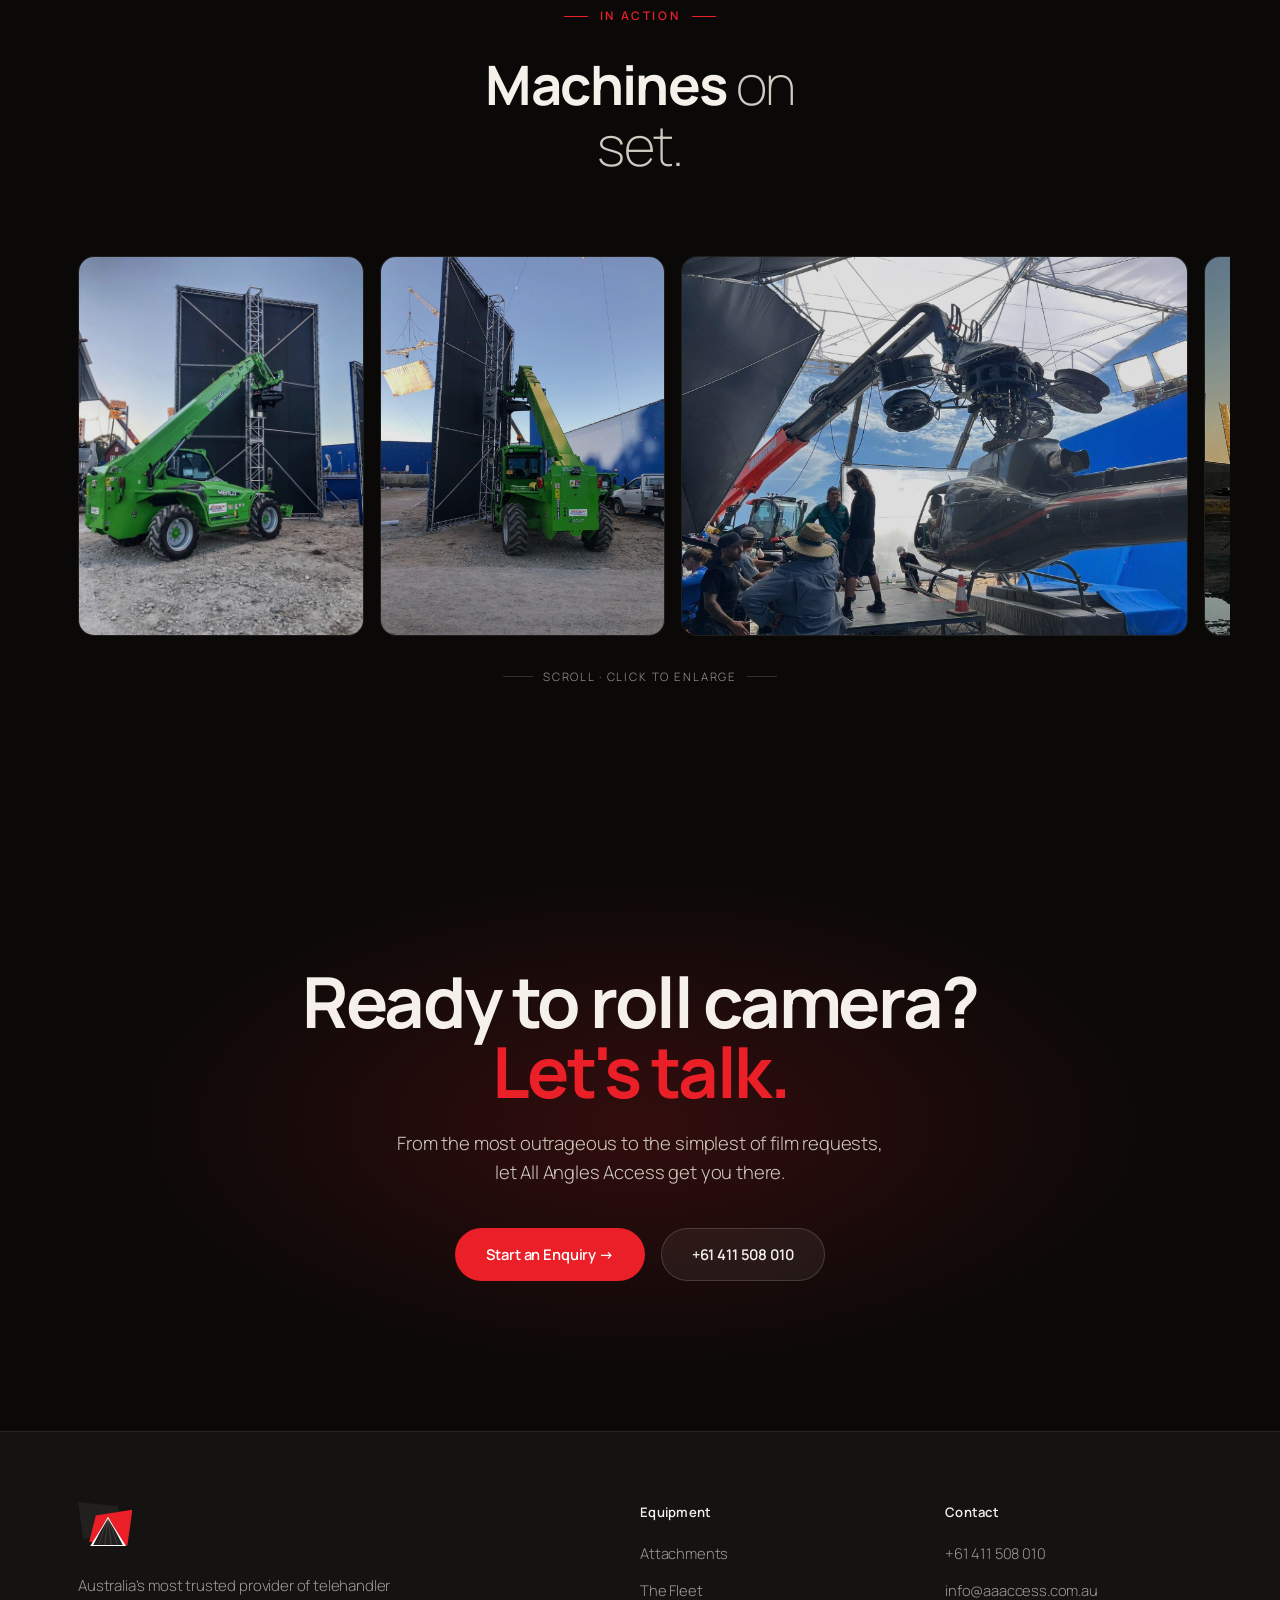
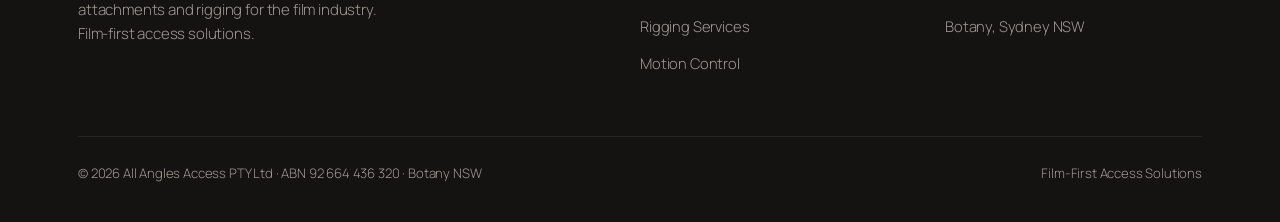
==== commit eee12783: "feat: rename to Interactive Demo, add World View and logo favicon Rename the button to Interactive D" ====
--- a/index.html
+++ b/index.html
@@ -411,6 +411,9 @@
 </style>
 <script src="/aaa-telehandler-viewer/lightbox.js" defer></script>
 <script src="/aaa-telehandler-viewer/site-buttons.js" defer></script>
+<link rel="icon" href="/favicon.svg" type="image/svg+xml" />
+<link rel="icon" href="/favicon-32.png" sizes="32x32" type="image/png" />
+<link rel="apple-touch-icon" href="/apple-touch-icon.png" />
 </head>
 <body>
 <a href="#main-content" class="sr-only">Skip to main content</a>
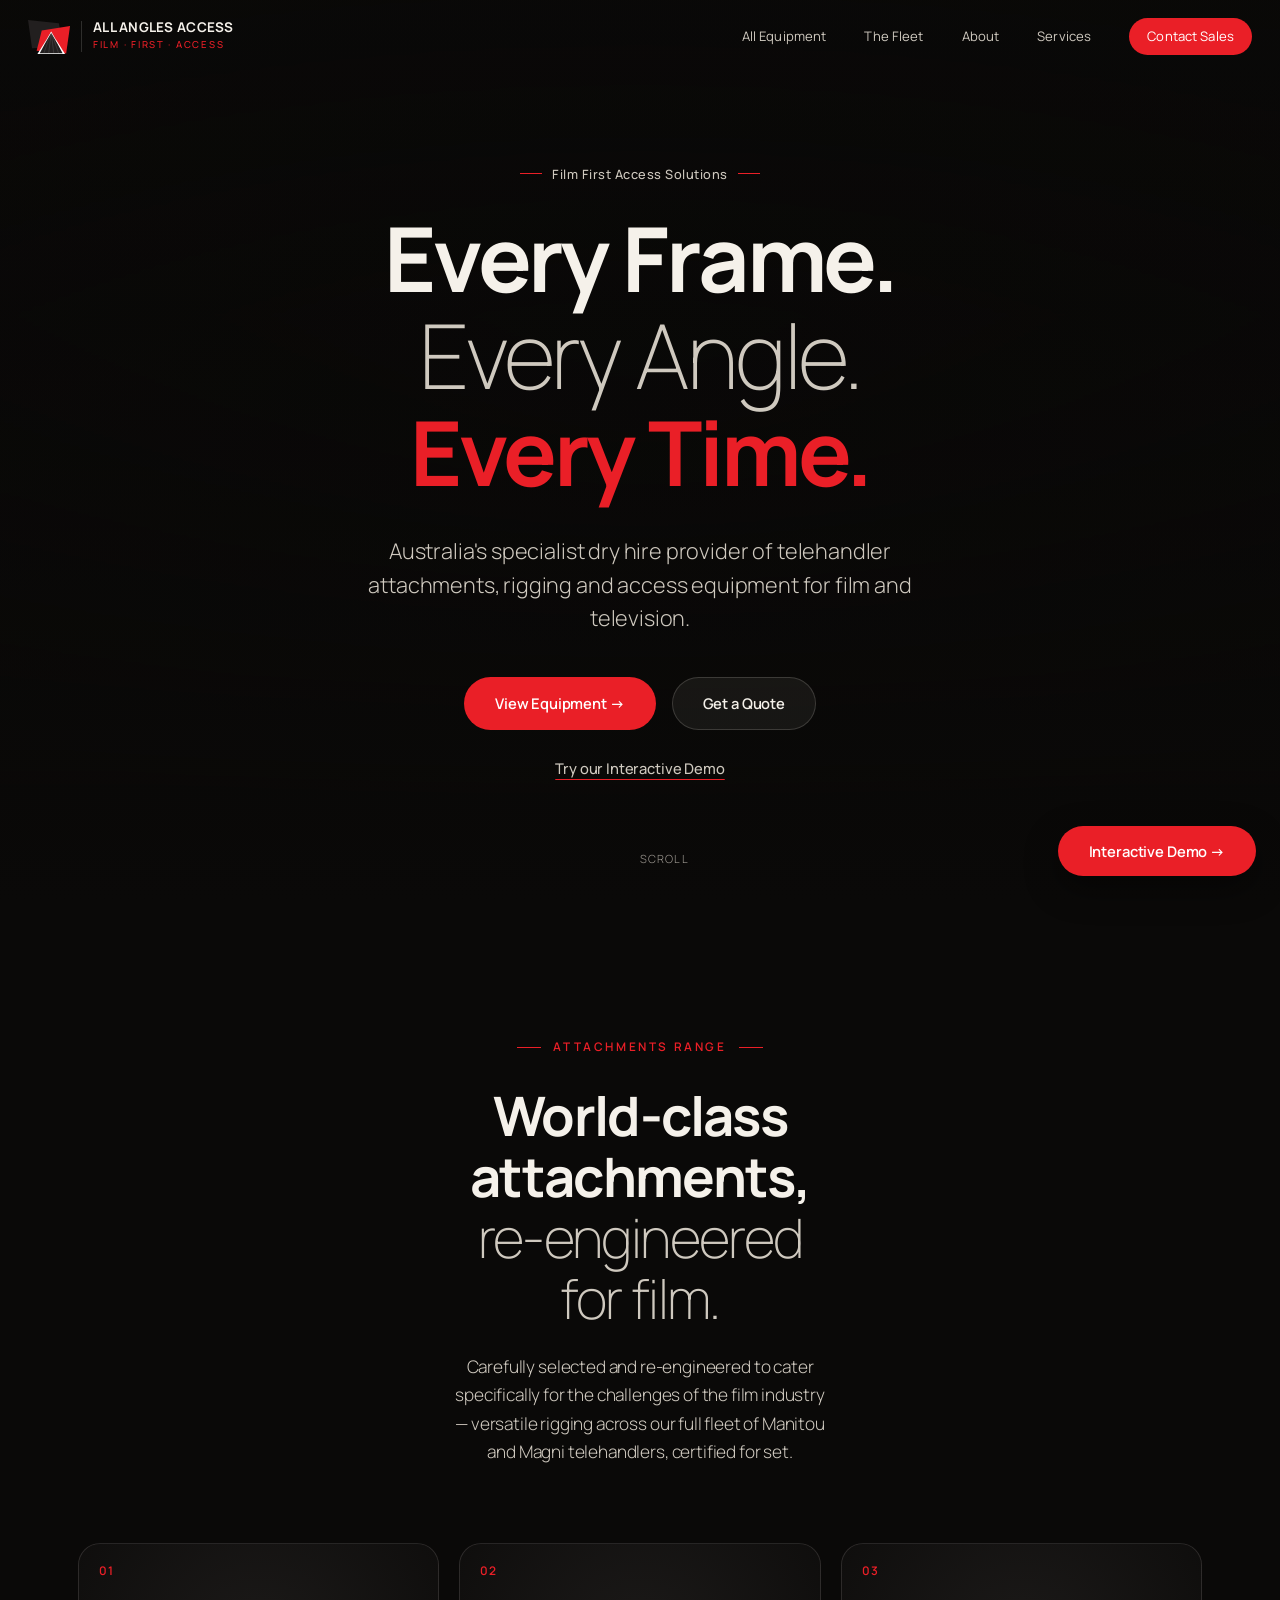
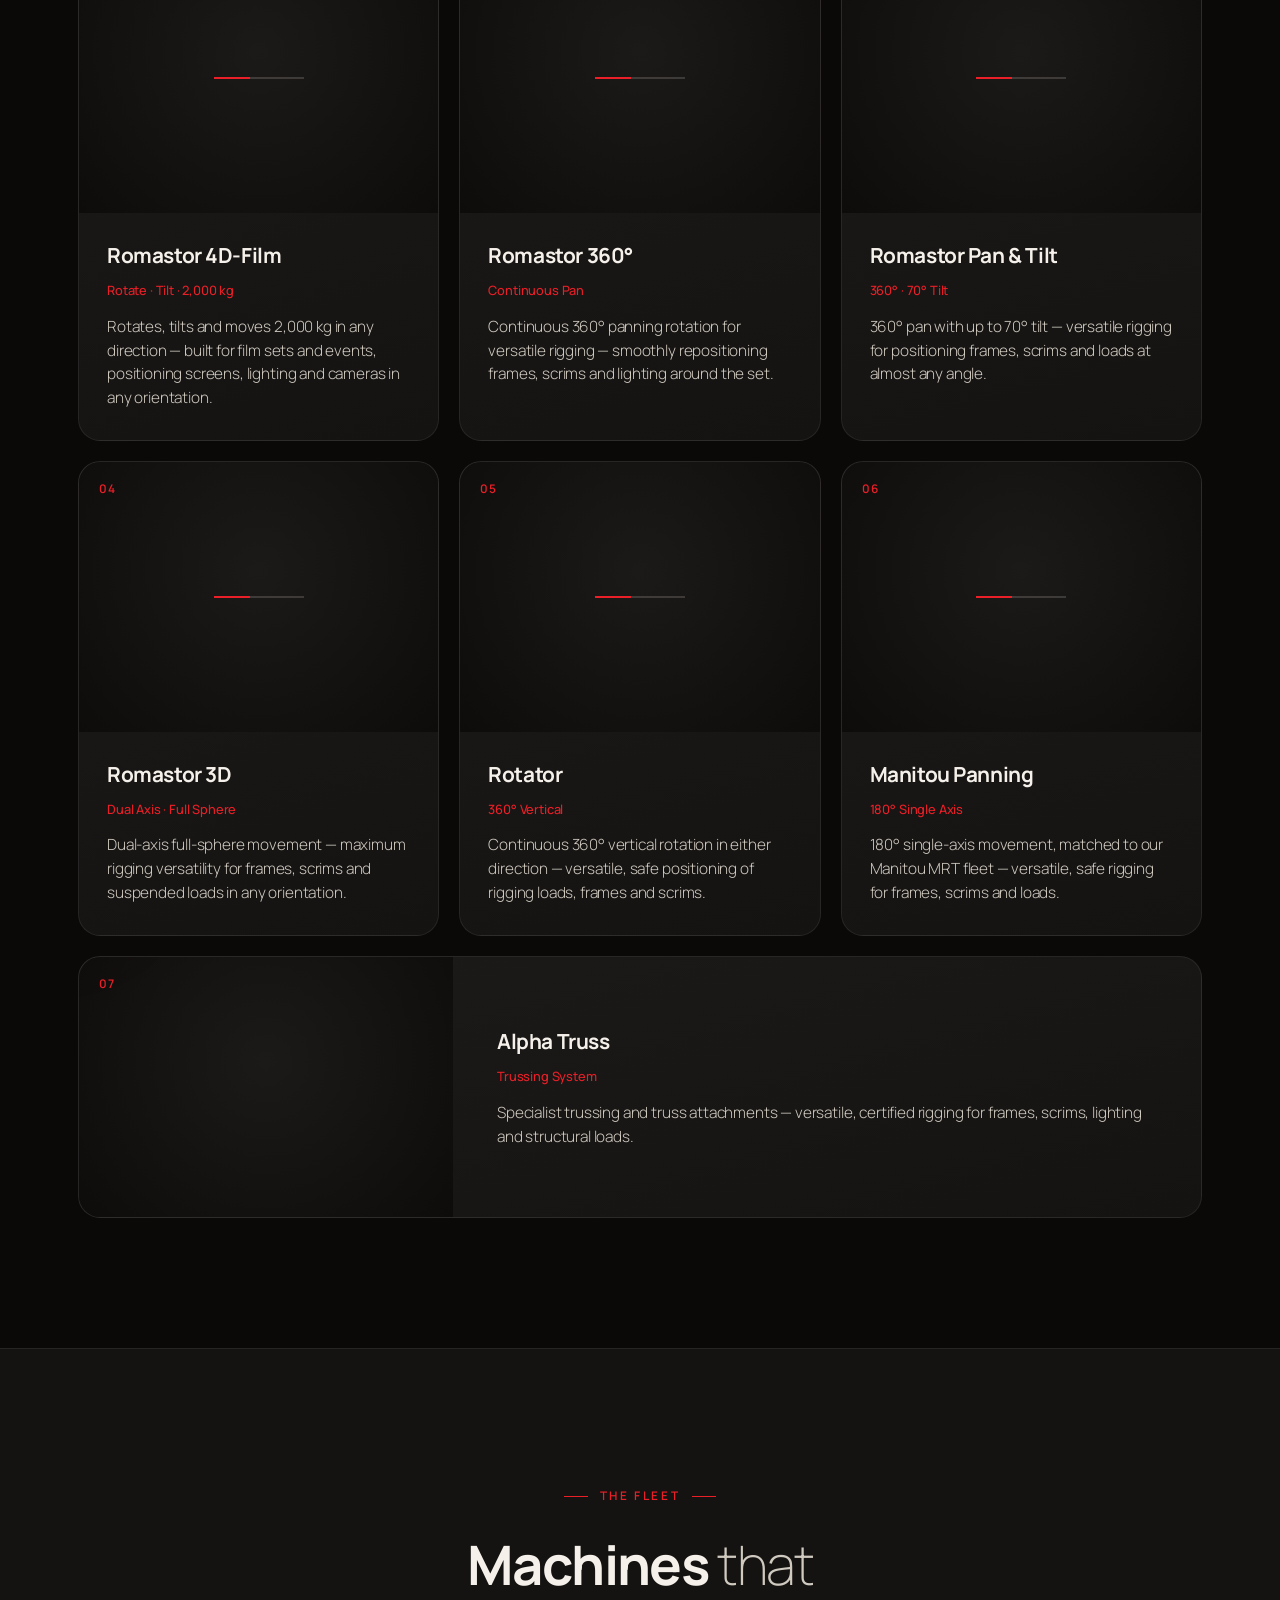
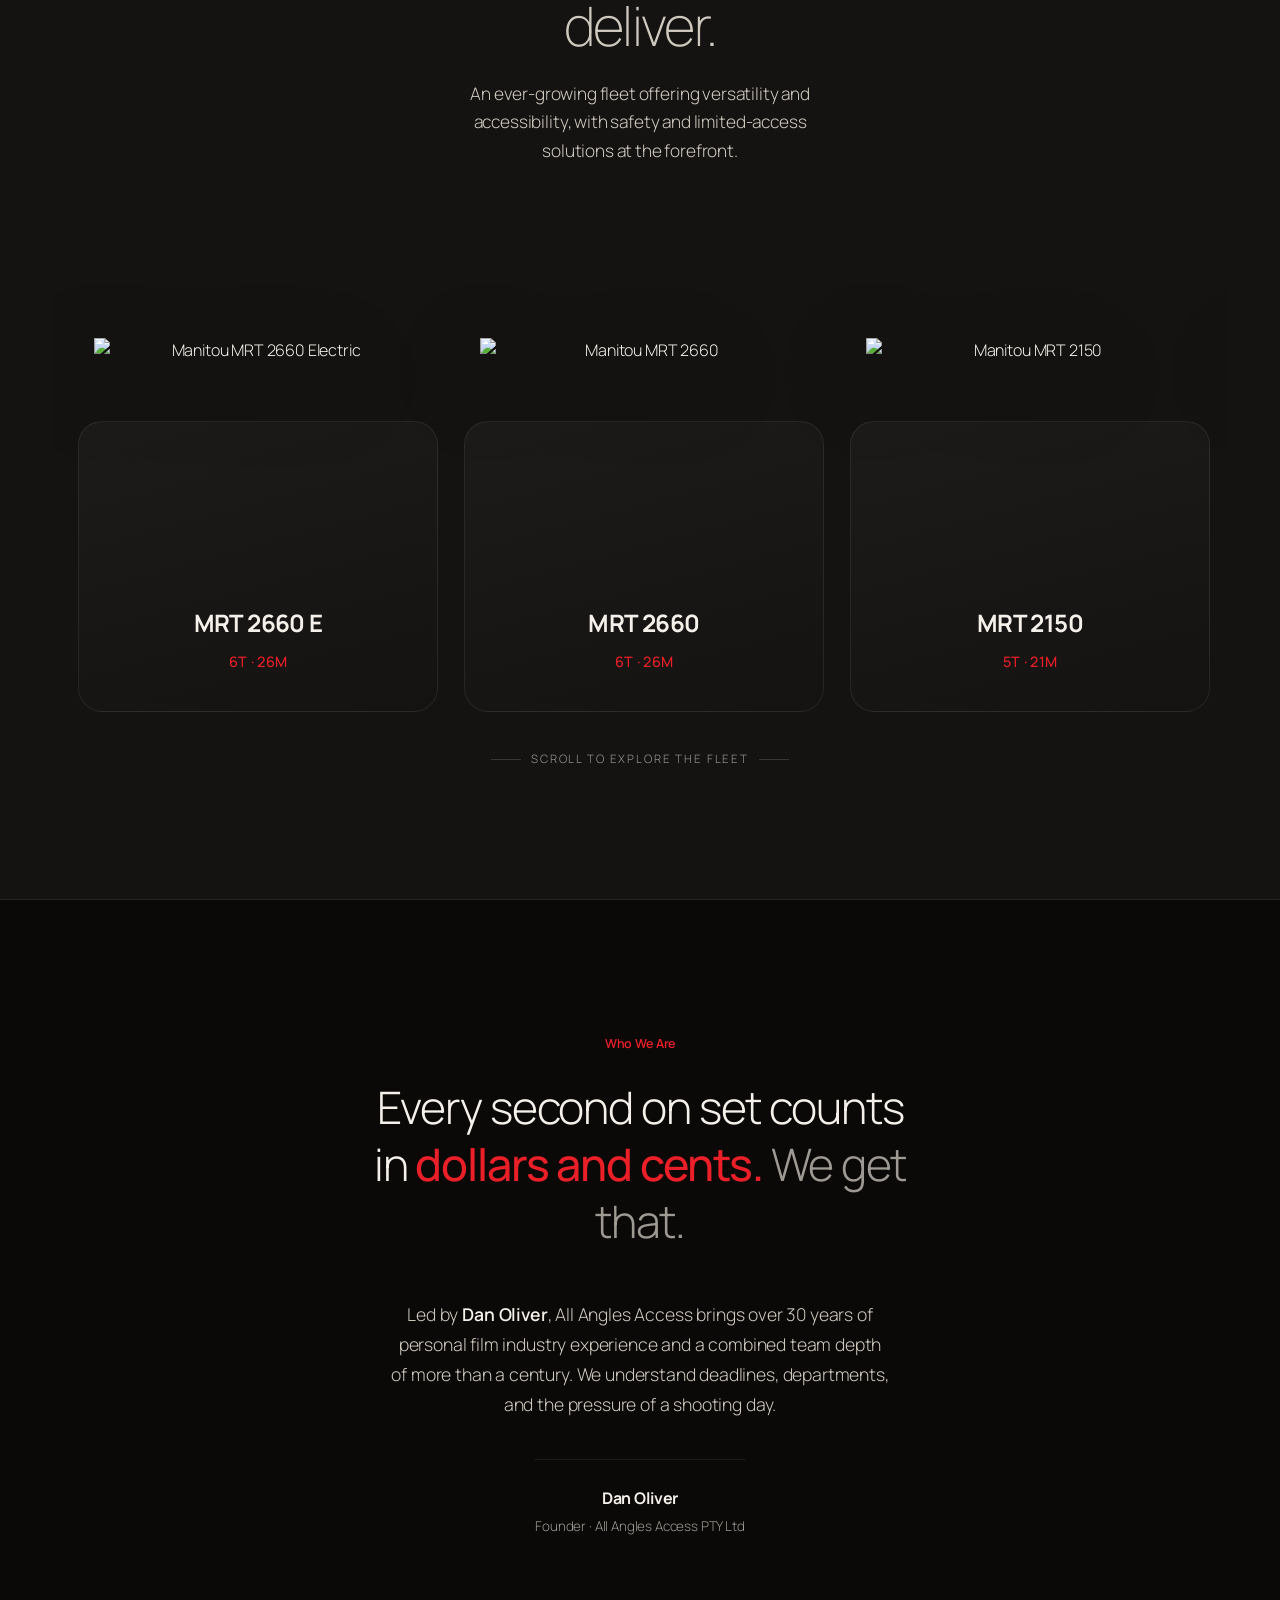
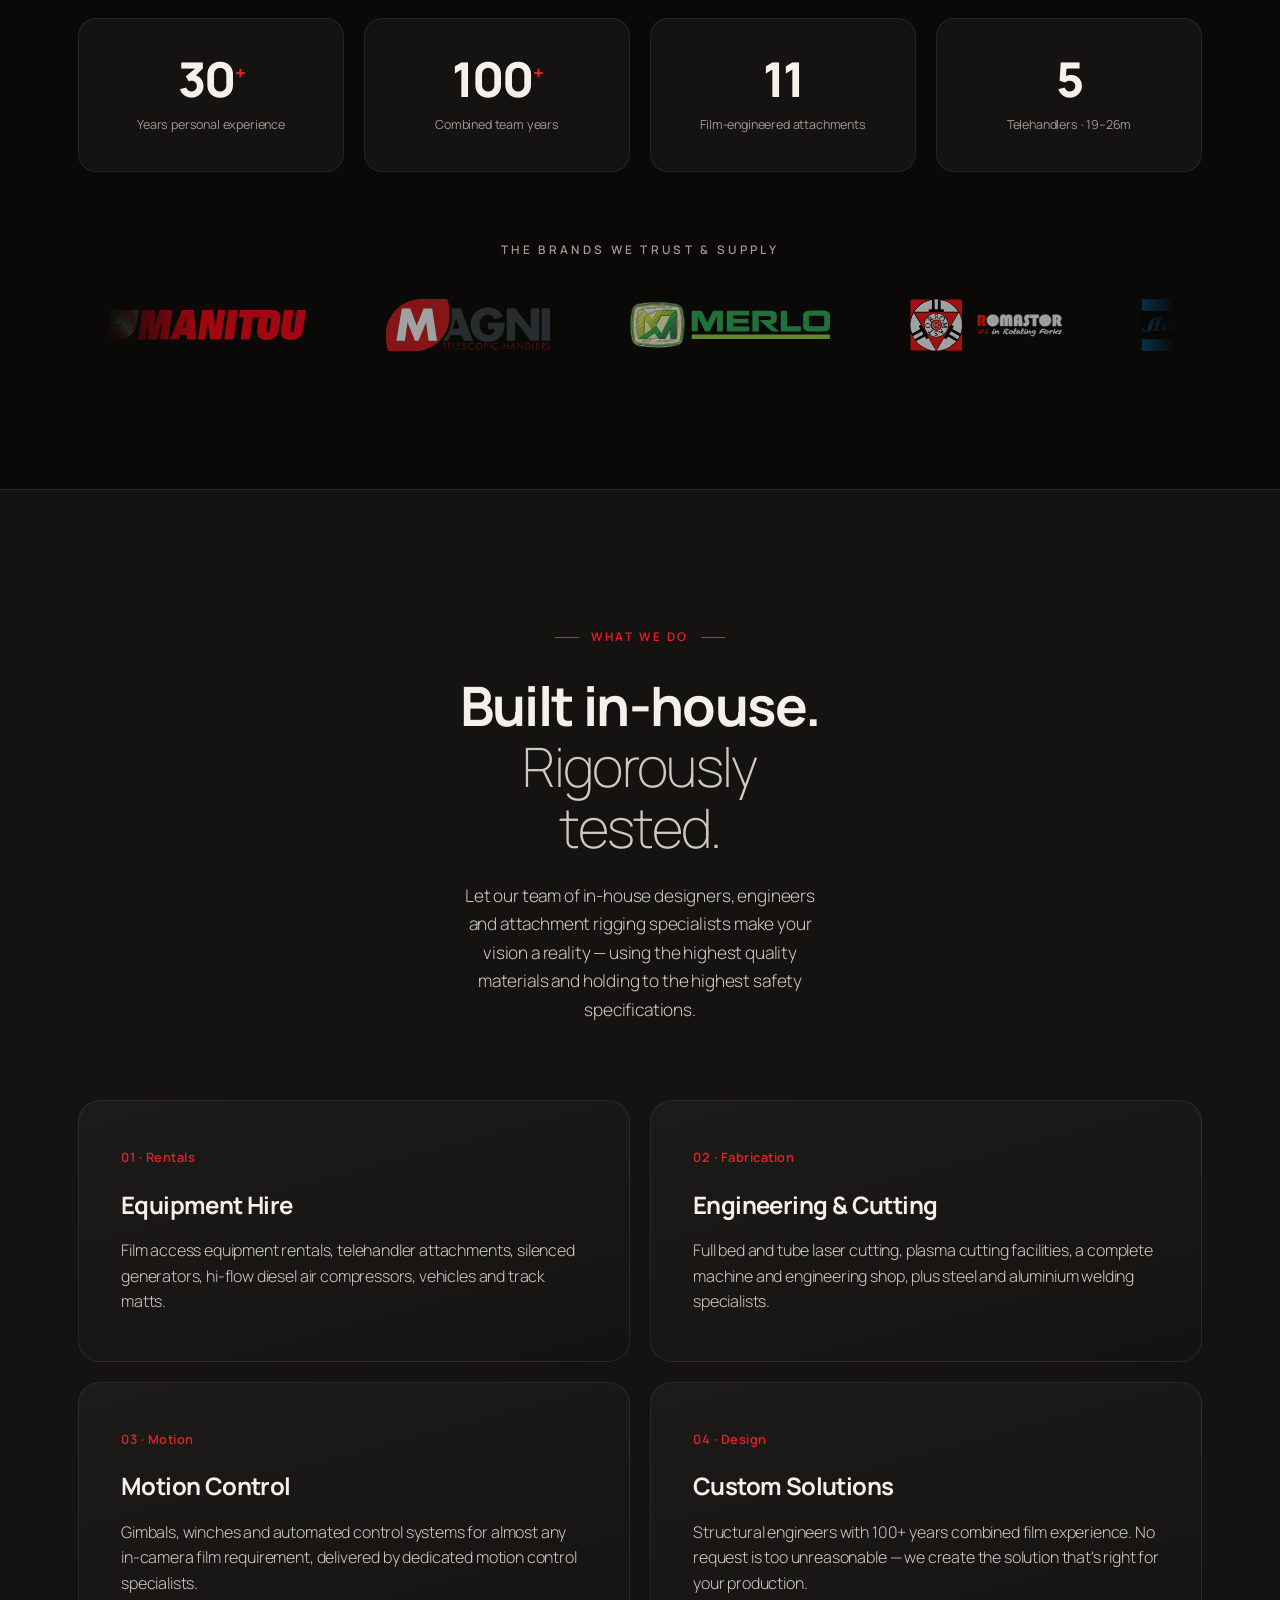
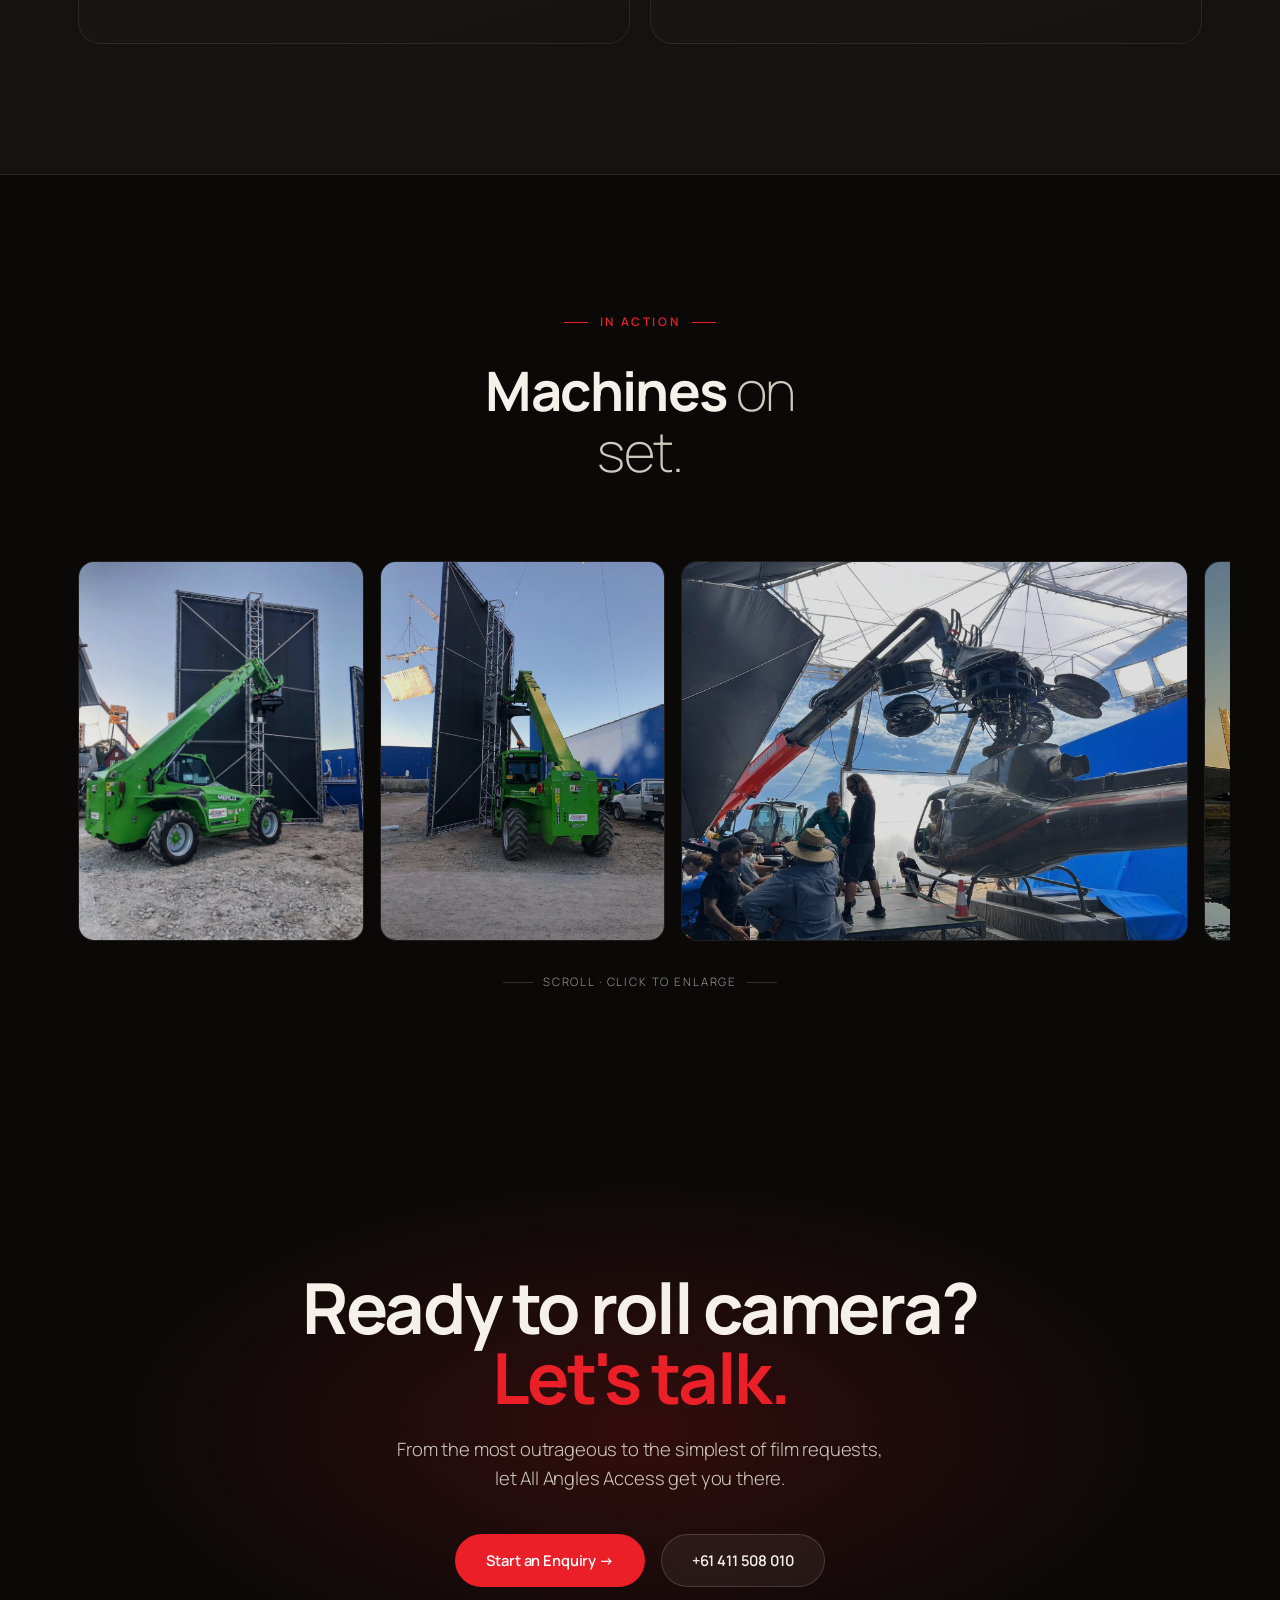
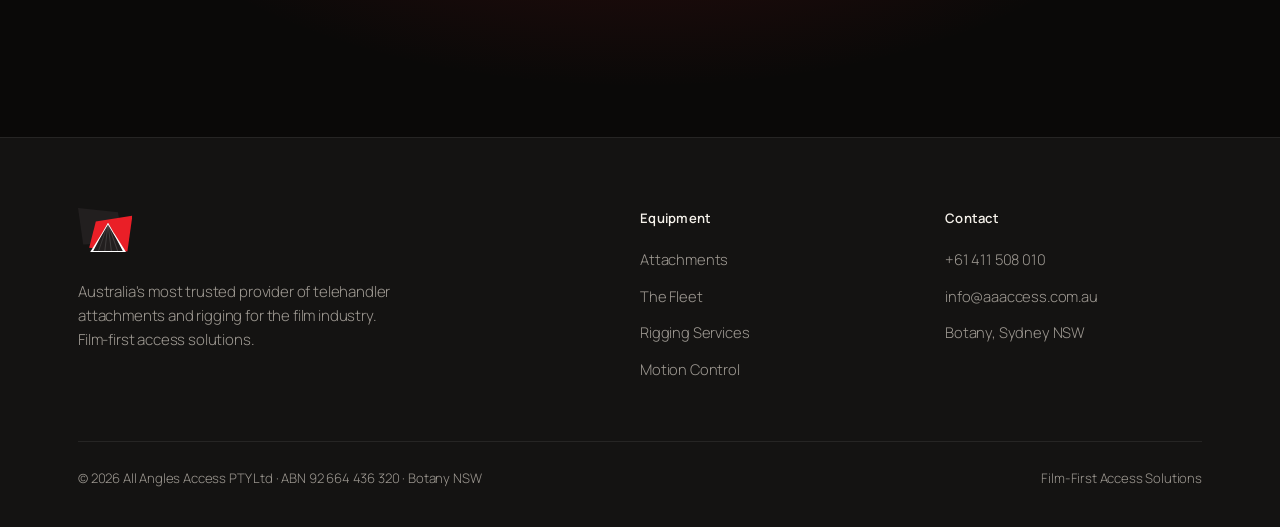
==== commit b0fa36ce: "feat: Romastor 4D-Film and Manitou Panning in 3D, live 3D home cards - New Romastor 4D-Film item (fi" ====
--- a/index.html
+++ b/index.html
@@ -472,28 +472,32 @@
       <p id="attach-intro">Carefully selected and re-engineered to cater specifically for the challenges of the film industry — versatile rigging across our full fleet of Manitou and Magni telehandlers, certified for set.</p>
     </div>
     <div class="attach-grid">
+      <a class="attach-card reveal card-link" href="item.html?id=romastor-4d-film" style="text-decoration:none;color:inherit;display:block;cursor:pointer;">
+        <div class="attach-media"><span class="attach-idx">01</span><img src="images/attachments/romastor-4d-film.webp" alt="Romastor 4D-Film rotate and tilt head" /></div>
+        <div class="attach-body"><h3>Romastor 4D-Film</h3><div class="spec">Rotate &middot; Tilt &middot; 2,000 kg</div><p>Rotates, tilts and moves 2,000 kg in any direction — built for film sets and events, positioning screens, lighting and cameras in any orientation.</p></div>
+      </a>
       <a class="attach-card reveal card-link" href="item.html?id=romastor-360" style="text-decoration:none;color:inherit;display:block;cursor:pointer;">
-        <div class="attach-media"><span class="attach-idx">01</span><img src="https://static.wixstatic.com/media/5f3620_6d8bd79d468946b9bc54eb9c464b39da~mv2.gif/v1/fill/w_640,h_480,q_80,enc_auto/file.gif" alt="Romastor 360 continuous pan" /></div>
+        <div class="attach-media"><span class="attach-idx">02</span><img src="https://static.wixstatic.com/media/5f3620_6d8bd79d468946b9bc54eb9c464b39da~mv2.gif/v1/fill/w_640,h_480,q_80,enc_auto/file.gif" alt="Romastor 360 continuous pan" /></div>
         <div class="attach-body"><h3>Romastor 360&deg;</h3><div class="spec">Continuous Pan</div><p>Continuous 360&deg; panning rotation for versatile rigging — smoothly repositioning frames, scrims and lighting around the set.</p></div>
       </a>
       <a class="attach-card reveal card-link" href="item.html?id=romastor-pan-tilt" style="text-decoration:none;color:inherit;display:block;cursor:pointer;">
-        <div class="attach-media"><span class="attach-idx">02</span><img src="https://static.wixstatic.com/media/5f3620_3d1aa9eb310a4b07865f584827163fa1~mv2.gif/v1/fill/w_640,h_480,q_80,enc_auto/file.gif" alt="Romastor Pan and Tilt" /></div>
+        <div class="attach-media"><span class="attach-idx">03</span><img src="https://static.wixstatic.com/media/5f3620_3d1aa9eb310a4b07865f584827163fa1~mv2.gif/v1/fill/w_640,h_480,q_80,enc_auto/file.gif" alt="Romastor Pan and Tilt" /></div>
         <div class="attach-body"><h3>Romastor Pan &amp; Tilt</h3><div class="spec">360&deg; &middot; 70&deg; Tilt</div><p>360&deg; pan with up to 70&deg; tilt — versatile rigging for positioning frames, scrims and loads at almost any angle.</p></div>
       </a>
       <a class="attach-card reveal card-link" href="item.html?id=romastor-3d" style="text-decoration:none;color:inherit;display:block;cursor:pointer;">
-        <div class="attach-media"><span class="attach-idx">03</span><img loading="lazy" src="https://static.wixstatic.com/media/5f3620_cc33e1d71b6c4d3ca25eec65016636d4~mv2.gif/v1/fill/w_640,h_480,q_80,enc_auto/file.gif" alt="Romastor 3D dual axis" /></div>
+        <div class="attach-media"><span class="attach-idx">04</span><img loading="lazy" src="https://static.wixstatic.com/media/5f3620_cc33e1d71b6c4d3ca25eec65016636d4~mv2.gif/v1/fill/w_640,h_480,q_80,enc_auto/file.gif" alt="Romastor 3D dual axis" /></div>
         <div class="attach-body"><h3>Romastor 3D</h3><div class="spec">Dual Axis &middot; Full Sphere</div><p>Dual-axis full-sphere movement — maximum rigging versatility for frames, scrims and suspended loads in any orientation.</p></div>
       </a>
       <a class="attach-card reveal card-link" href="item.html?id=rotator" style="text-decoration:none;color:inherit;display:block;cursor:pointer;">
-        <div class="attach-media"><span class="attach-idx">04</span><img loading="lazy" src="https://static.wixstatic.com/media/5f3620_6748882355d04460bc2f86dd9c925366~mv2.gif/v1/fill/w_640,h_480,q_80,enc_auto/file.gif" alt="Rotator vertical" /></div>
+        <div class="attach-media"><span class="attach-idx">05</span><img loading="lazy" src="https://static.wixstatic.com/media/5f3620_6748882355d04460bc2f86dd9c925366~mv2.gif/v1/fill/w_640,h_480,q_80,enc_auto/file.gif" alt="Rotator vertical" /></div>
         <div class="attach-body"><h3>Rotator</h3><div class="spec">360&deg; Vertical</div><p>Continuous 360&deg; vertical rotation in either direction — versatile, safe positioning of rigging loads, frames and scrims.</p></div>
       </a>
       <a class="attach-card reveal card-link" href="item.html?id=magni-panning-head" style="text-decoration:none;color:inherit;display:block;cursor:pointer;">
-        <div class="attach-media"><span class="attach-idx">05</span><img loading="lazy" src="https://static.wixstatic.com/media/5f3620_086458e010234109b75f868d998bdbda~mv2.gif/v1/fill/w_640,h_480,q_80,enc_auto/file.gif" alt="Manitou panning head" /></div>
+        <div class="attach-media"><span class="attach-idx">06</span><img loading="lazy" src="https://static.wixstatic.com/media/5f3620_086458e010234109b75f868d998bdbda~mv2.gif/v1/fill/w_640,h_480,q_80,enc_auto/file.gif" alt="Manitou panning head" /></div>
         <div class="attach-body"><h3>Manitou Panning</h3><div class="spec">180&deg; Single Axis</div><p>180&deg; single-axis movement, matched to our Manitou MRT fleet — versatile, safe rigging for frames, scrims and loads.</p></div>
       </a>
       <a class="attach-card reveal card-link" href="item.html?id=alpha-truss" style="text-decoration:none;color:inherit;display:block;cursor:pointer;">
-        <div class="attach-media"><span class="attach-idx">06</span><img loading="lazy" src="https://static.wixstatic.com/media/5f3620_0f6153f8eb3e41f9ab038abdb9dc3ae6~mv2.gif/v1/fill/w_640,h_480,q_80,enc_auto/file.gif" alt="Alpha Truss" /></div>
+        <div class="attach-media"><span class="attach-idx">07</span><img loading="lazy" src="https://static.wixstatic.com/media/5f3620_0f6153f8eb3e41f9ab038abdb9dc3ae6~mv2.gif/v1/fill/w_640,h_480,q_80,enc_auto/file.gif" alt="Alpha Truss" /></div>
         <div class="attach-body"><h3>Alpha Truss</h3><div class="spec">Trussing System</div><p>Specialist trussing and truss attachments — versatile, certified rigging for frames, scrims, lighting and structural loads.</p></div>
       </a>
     </div>
